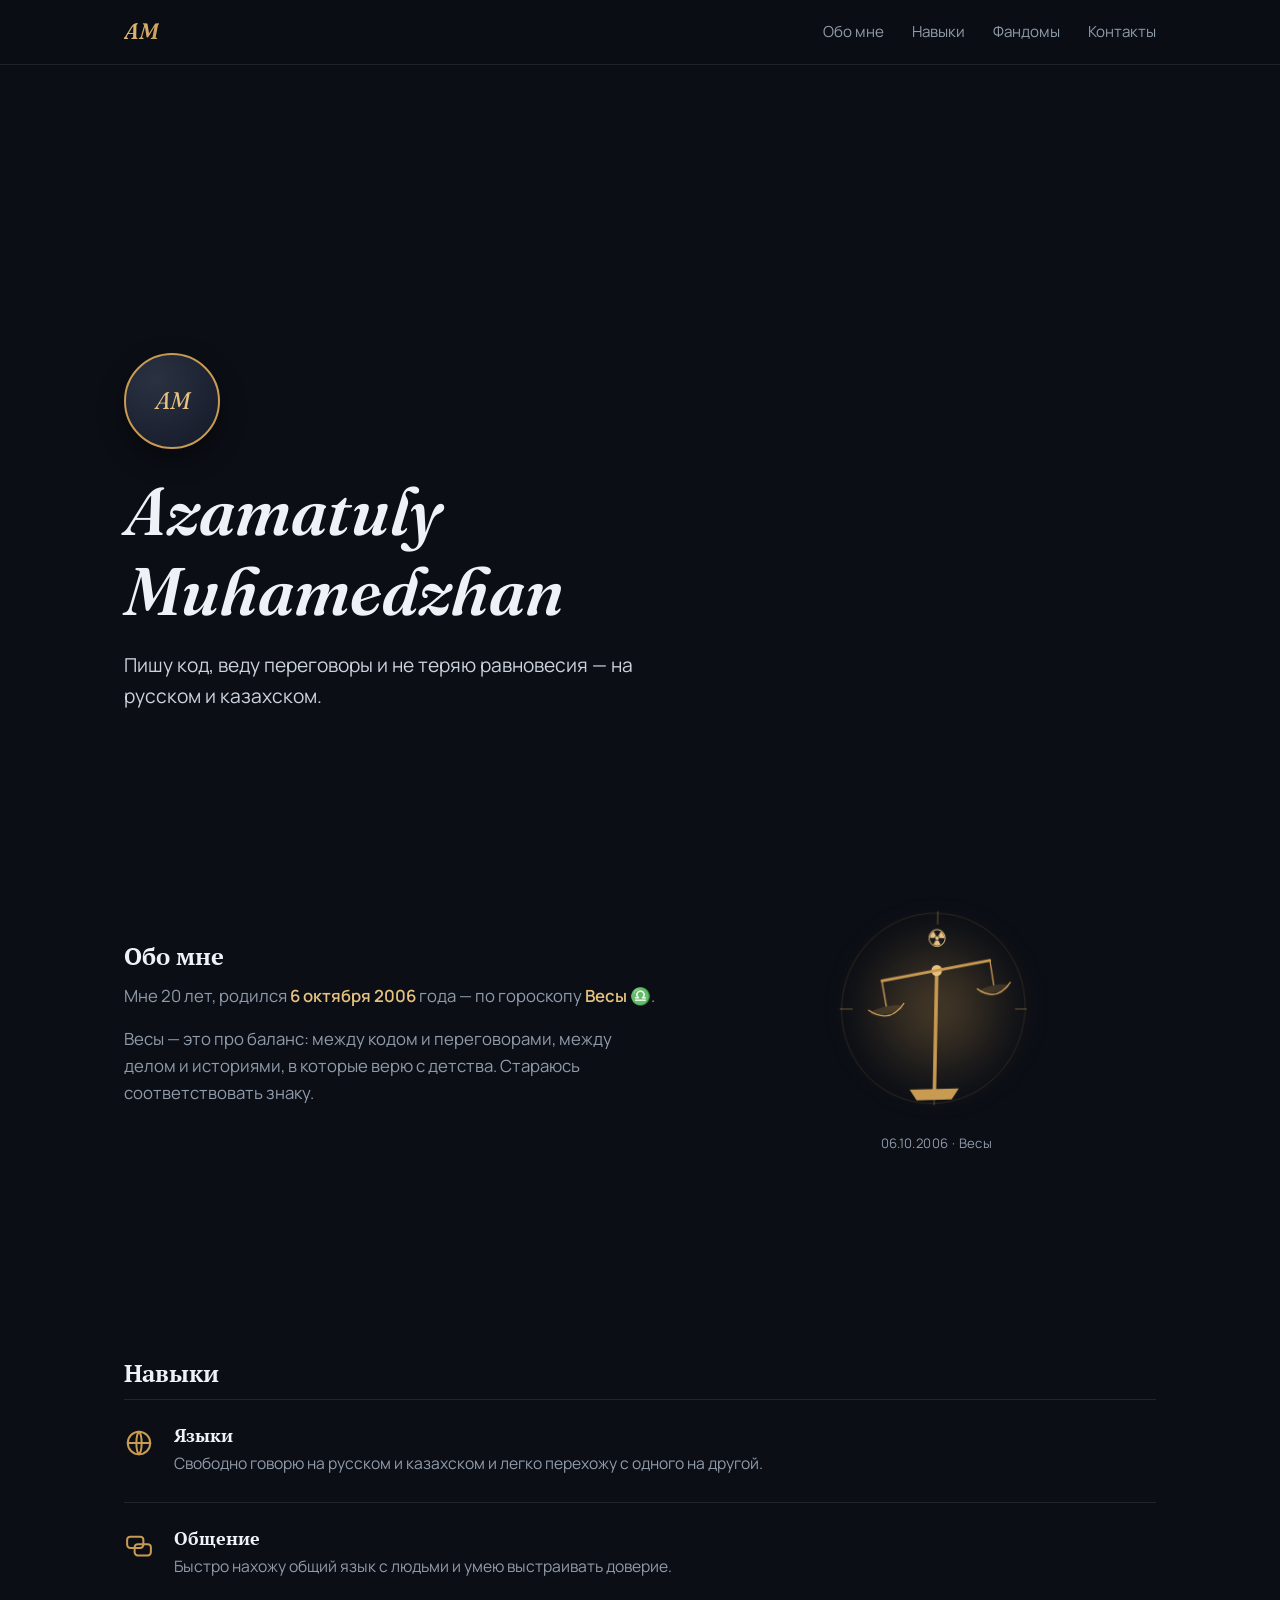
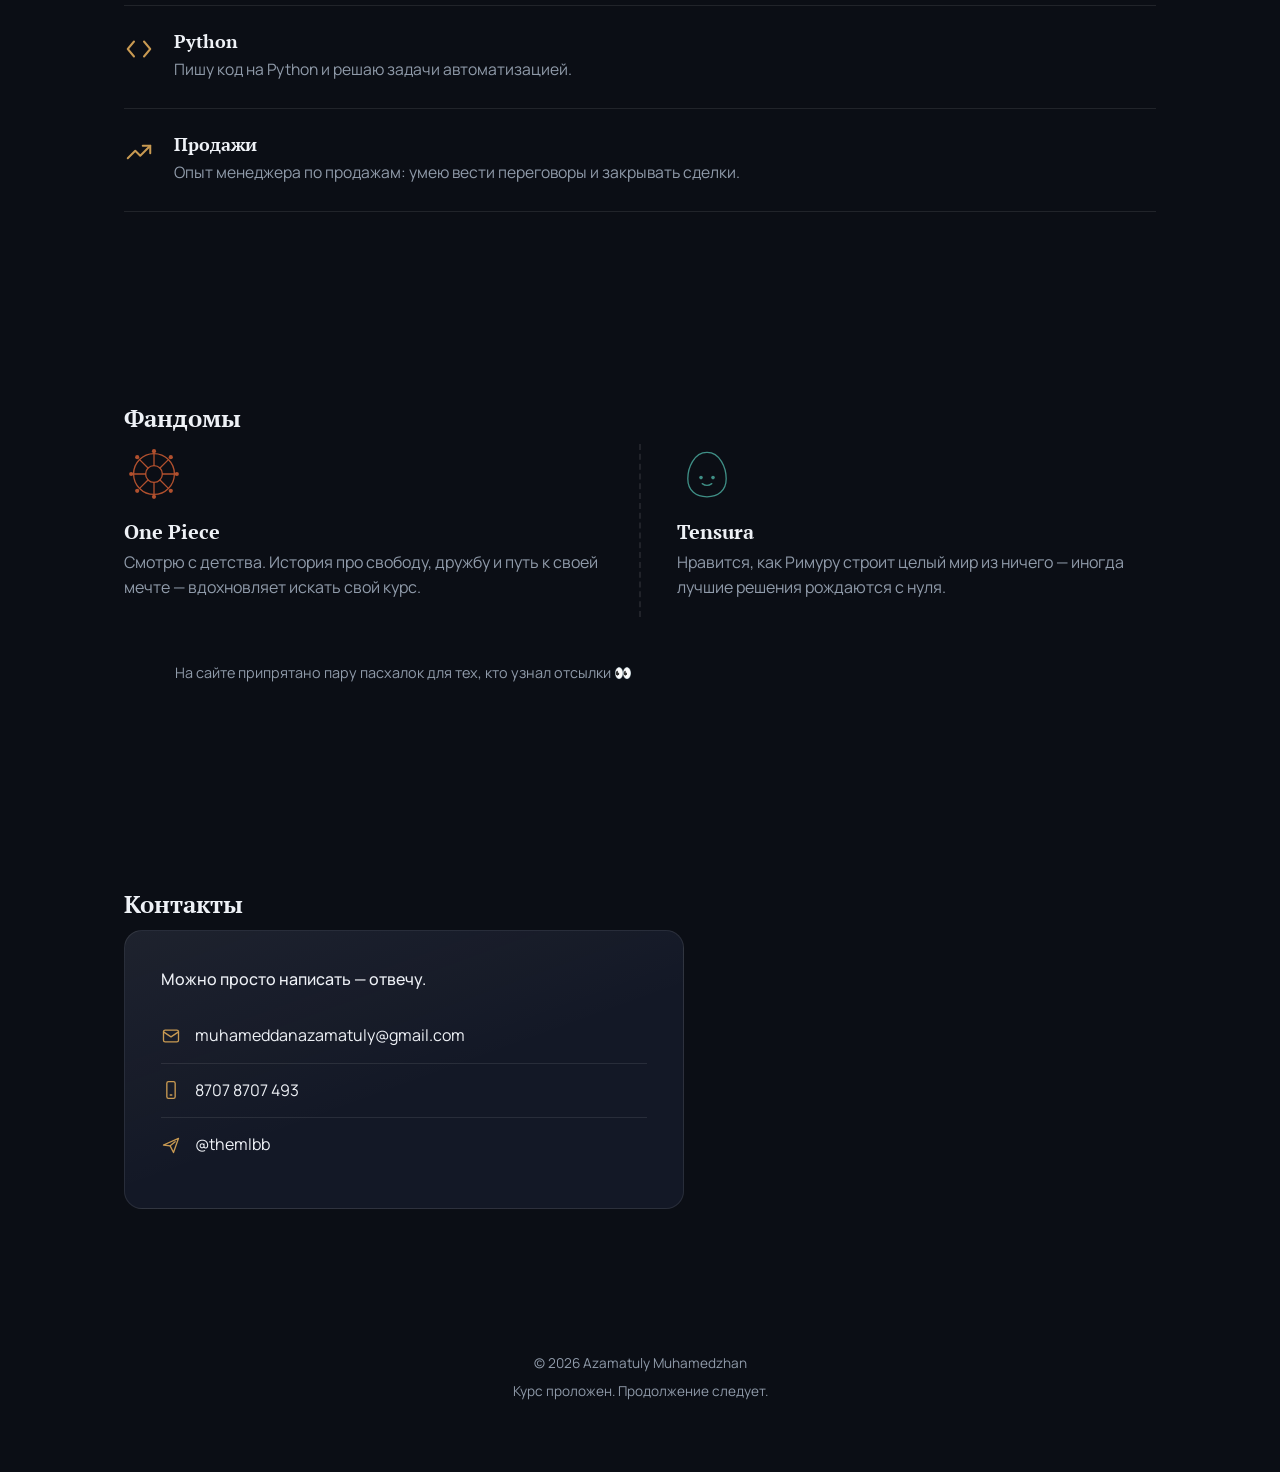
==== index.html @ dfce1a03 "Add files via upload" ====
<!DOCTYPE html>
<html lang="ru">
<head>
<meta charset="UTF-8" />
<meta name="viewport" content="width=device-width, initial-scale=1" />
<title>Azamatuly Muhamedzhan</title>
<meta name="description" content="Azamatuly Muhamedzhan — личный сайт: обо мне, навыки и контакты." />
<meta name="theme-color" content="#0b0e15" />
<meta property="og:title" content="Azamatuly Muhamedzhan" />
<meta property="og:description" content="Обо мне, навыки и контакты." />
<meta property="og:type" content="website" />
<meta property="og:image" content="https://images.unsplash.com/photo-1756660908471-a4443ca3703b?auto=format&amp;fit=crop&amp;w=1200&amp;q=80" />
<link rel="preconnect" href="https://fonts.googleapis.com" />
<link rel="preconnect" href="https://fonts.gstatic.com" crossorigin />
<link href="https://fonts.googleapis.com/css2?family=Fraunces:ital,wght@0,500;0,600;1,500;1,600&amp;family=PT+Serif:ital,wght@0,400;0,700;1,400&amp;family=Manrope:wght@400;500;600;700;800&amp;display=swap" rel="stylesheet" />
<style>
  /* ---------- Tokens ---------- */
  :root{
    --ink:#0b0e15;
    --ink-soft:#131826;
    --ink-line:rgba(255,255,255,.09);
    --parchment:#ecdfc2;
    --brass:#c99a52;
    --brass-bright:#e6c17f;
    --teal:#3f8f86;
    --rust:#b1502e;
    --text:#eef1f6;
    --text-dim:#909baa;
    --wordmark:'Fraunces', Georgia, serif;
    --display:'PT Serif', Georgia, 'Times New Roman', serif;
    --body:'Manrope', -apple-system, BlinkMacSystemFont, sans-serif;
  }

  /* ---------- Reset ---------- */
  *,*::before,*::after{ box-sizing:border-box; }
  html{ scroll-behavior:smooth; }
  body{
    margin:0;
    background:var(--ink);
    color:var(--text);
    font-family:var(--body);
    line-height:1.6;
    -webkit-font-smoothing:antialiased;
    overflow-x:hidden;
  }
  img{ max-width:100%; display:block; }
  a{ color:inherit; text-decoration:none; }
  h1,h2,h3{ font-family:var(--display); font-weight:700; margin:0 0 .5em; line-height:1.18; }
  p{ margin:0 0 1em; color:var(--text-dim); max-width:62ch; }
  section{ padding:96px 24px; max-width:1080px; margin:0 auto; }
  .hl{ color:var(--brass-bright); font-weight:600; }
  @media (max-width:720px){ section{ padding:64px 20px; } }
  :focus-visible{ outline:2px solid var(--brass-bright); outline-offset:3px; }
  @media (prefers-reduced-motion: reduce){
    *{ animation-duration:.001ms !important; animation-iteration-count:1 !important; transition-duration:.001ms !important; scroll-behavior:auto !important; }
  }

  /* ---------- Nav ---------- */
  .nav{
    position:sticky; top:0; z-index:50;
    background:rgba(11,14,21,.72);
    backdrop-filter:blur(10px);
    -webkit-backdrop-filter:blur(10px);
    border-bottom:1px solid var(--ink-line);
  }
  .nav-inner{
    max-width:1080px; margin:0 auto; padding:14px 24px;
    display:flex; align-items:center; justify-content:space-between;
    position:relative;
  }
  .wordmark{
    font-family:var(--wordmark); font-style:italic; font-weight:600;
    font-size:1.4rem;
    background:linear-gradient(120deg,var(--brass-bright),var(--brass));
    -webkit-background-clip:text; background-clip:text; color:transparent;
  }
  .nav-links{ list-style:none; display:flex; gap:28px; margin:0; padding:0; }
  .nav-links a{ font-size:.95rem; color:var(--text-dim); transition:color .2s; }
  .nav-links a:hover{ color:var(--brass-bright); }
  .nav-toggle{ display:none; background:none; border:0; cursor:pointer; padding:8px; }
  .nav-toggle span{ display:block; width:22px; height:2px; background:var(--text); margin:4px 0; }
  @media (max-width:720px){
    .nav-toggle{ display:block; }
    .nav-links{
      position:absolute; top:100%; left:0; right:0;
      flex-direction:column; gap:0;
      background:var(--ink-soft);
      max-height:0; overflow:hidden;
      border-bottom:1px solid var(--ink-line);
      transition:max-height .3s ease;
    }
    .nav-links.open{ max-height:280px; }
    .nav-links li{ border-top:1px solid var(--ink-line); }
    .nav-links a{ display:block; padding:14px 24px; }
  }

  /* ---------- Hero ---------- */
  .hero{ position:relative; min-height:82vh; display:flex; align-items:flex-end; }
  .hero-bg{
    position:absolute; inset:0;
    background-image:url('https://images.unsplash.com/photo-1756660908471-a4443ca3703b?auto=format&fit=crop&w=2400&q=80');
    background-size:cover; background-position:center 55%;
  }
  .hero-veil{
    position:absolute; inset:0;
    background:
      linear-gradient(180deg, rgba(11,14,21,.25) 0%, rgba(11,14,21,.62) 60%, var(--ink) 100%),
      linear-gradient(90deg, rgba(11,14,21,.7) 0%, rgba(11,14,21,.1) 60%);
  }
  .hero-content{
    position:relative; z-index:2; width:100%;
    max-width:1080px; margin:0 auto; padding:0 24px 72px;
    opacity:0; transform:translateY(16px);
    animation:heroIn .9s ease .1s forwards;
  }
  @keyframes heroIn{ to{ opacity:1; transform:none; } }
  .avatar{
    width:96px; height:96px; aspect-ratio:1/1; border-radius:50%;
    background:radial-gradient(circle at 32% 26%, #2a3242, var(--ink-soft));
    border:2px solid var(--brass);
    display:flex; align-items:center; justify-content:center;
    font-family:var(--wordmark); font-style:italic; font-size:1.5rem; color:var(--brass-bright);
    margin-bottom:22px; cursor:pointer; user-select:none;
    box-shadow:0 10px 26px rgba(0,0,0,.4);
  }
  .hero-name{
    font-family:var(--wordmark); font-style:italic; font-weight:600;
    font-size:clamp(2.2rem,6.4vw,4.2rem); color:var(--text); margin:0 0 .3em;
  }
  .hero-tagline{ font-size:clamp(1rem,2vw,1.2rem); color:#ccd3dd; max-width:46ch; }

  /* ---------- About ---------- */
  .about-grid{ display:grid; grid-template-columns:1.1fr .9fr; gap:56px; align-items:center; }
  @media (max-width:820px){ .about-grid{ grid-template-columns:1fr; text-align:left; } }
  .about-text p{ font-size:1.05rem; }
  .about-visual{ display:flex; flex-direction:column; align-items:center; }
  .scale-wrap{
    perspective:900px; width:220px; height:220px; position:relative;
  }
  .scale-glow{
    position:absolute; inset:8%;
    background:radial-gradient(circle, rgba(201,154,82,.35), transparent 70%);
    filter:blur(16px); pointer-events:none;
  }
  .scale-svg{
    position:relative; width:100%; height:100%;
    transition:transform .35s cubic-bezier(.22,.9,.3,1);
  }
  #beamGroup{ transition:transform .5s cubic-bezier(.3,1.15,.4,1); transform-origin:120px 78px; }
  .coord{ margin-top:14px; font-size:.82rem; letter-spacing:.03em; color:var(--text-dim); }

  /* ---------- Skills ---------- */
  .skill-list{ list-style:none; margin:0; padding:0; border-top:1px solid var(--ink-line); }
  .skill-list li{ display:flex; gap:20px; padding:26px 0; border-bottom:1px solid var(--ink-line); }
  .skill-icon{ width:30px; height:30px; flex:none; color:var(--brass); margin-top:2px; }
  .skill-icon svg{ width:100%; height:100%; }
  .skill-list h3{ font-size:1.1rem; margin:0 0 4px; }
  .skill-list p{ margin:0; font-size:.98rem; }

  /* ---------- Fandom ---------- */
  .fandom-grid{ display:grid; grid-template-columns:1fr auto 1fr; gap:36px; margin-top:8px; }
  @media (max-width:820px){ .fandom-grid{ grid-template-columns:1fr; gap:40px; } .fandom-divider{ display:none; } }
  .fandom-divider{ border-left:2px dashed var(--ink-line); }
  .emblem{ width:60px; height:60px; margin-bottom:16px; }
  .emblem svg{ width:100%; height:100%; }
  .emblem-op{ color:var(--rust); }
  .emblem-tensura{ color:var(--teal); }
  .fandom-entry h3{ font-size:1.25rem; margin-bottom:6px; }
  .egg-hint{ margin-top:44px; font-size:.9rem; color:var(--text-dim); text-align:center; }

  /* ---------- Contact ---------- */
  .contact-panel{
    border:1px solid var(--ink-line);
    background:linear-gradient(160deg, rgba(236,223,194,.05), transparent 55%), var(--ink-soft);
    border-radius:18px; padding:36px; max-width:560px;
  }
  .contact-intro{ color:var(--text); font-weight:500; }
  .contact-row{ display:flex; align-items:center; gap:14px; padding:14px 0; border-top:1px solid var(--ink-line); color:var(--text); transition:color .2s; }
  .contact-row:first-of-type{ border-top:none; }
  .contact-row:hover{ color:var(--brass-bright); }
  .c-icon{ width:20px; height:20px; flex:none; color:var(--brass); }
  .c-icon svg{ width:100%; height:100%; }

  /* ---------- Footer ---------- */
  .footer{ text-align:center; padding:48px 24px 64px; color:var(--text-dim); font-size:.85rem; }
  .footer p{ margin:0 0 6px; max-width:none; }

  /* ---------- Easter-egg toast ---------- */
  .egg-toast{
    position:fixed; left:50%; bottom:28px; transform:translate(-50%,16px);
    background:var(--ink-soft); border:1px solid var(--ink-line);
    padding:14px 20px; border-radius:14px; font-size:.92rem;
    opacity:0; pointer-events:none; transition:all .4s ease; z-index:200;
    max-width:min(360px,86vw); text-align:center;
  }
  .egg-toast.show{ opacity:1; transform:translate(-50%,0); }
</style>
</head>
<body>

  <nav class="nav">
    <div class="nav-inner">
      <a href="#top" class="wordmark">AM</a>
      <button class="nav-toggle" id="navToggle" aria-label="Меню" aria-expanded="false">
        <span></span><span></span><span></span>
      </button>
      <ul class="nav-links" id="navLinks">
        <li><a href="#about">Обо мне</a></li>
        <li><a href="#skills">Навыки</a></li>
        <li><a href="#fandom">Фандомы</a></li>
        <li><a href="#contact">Контакты</a></li>
      </ul>
    </div>
  </nav>

  <header class="hero" id="top">
    <div class="hero-bg"></div>
    <div class="hero-veil"></div>
    <div class="hero-content">
      <div class="avatar" id="avatar" tabindex="0" role="button" aria-label="Аватар — пока заглушка с инициалами">AM</div>
      <h1 class="hero-name">Azamatuly<br />Muhamedzhan</h1>
      <p class="hero-tagline">Пишу код, веду переговоры и не теряю равновесия — на русском и казахском.</p>
    </div>
  </header>

  <main>
    <section class="about" id="about">
      <div class="about-grid">
        <div class="about-text">
          <h2>Обо мне</h2>
          <p>Мне <span id="age">19</span> лет, родился <span class="hl">6 октября 2006</span> года — по гороскопу <span class="hl">Весы ♎</span>.</p>
          <p>Весы — это про баланс: между кодом и переговорами, между делом и историями, в которые верю с детства. Стараюсь соответствовать знаку.</p>
        </div>
        <div class="about-visual">
          <div class="scale-wrap" id="scaleWrap">
            <div class="scale-glow"></div>
            <svg viewBox="0 0 240 240" class="scale-svg" id="scaleSvg" aria-hidden="true">
              <circle cx="120" cy="120" r="104" fill="none" stroke="rgba(201,154,82,0.18)" stroke-width="1"/>
              <line x1="120" y1="14" x2="120" y2="28" stroke="rgba(201,154,82,0.35)" stroke-width="1.5"/>
              <line x1="120" y1="212" x2="120" y2="226" stroke="rgba(201,154,82,0.35)" stroke-width="1.5"/>
              <line x1="14" y1="120" x2="28" y2="120" stroke="rgba(201,154,82,0.35)" stroke-width="1.5"/>
              <line x1="212" y1="120" x2="226" y2="120" stroke="rgba(201,154,82,0.35)" stroke-width="1.5"/>

              <path d="M92,208 L148,208 L140,220 L100,220 Z" fill="var(--brass)"/>
              <line x1="120" y1="208" x2="120" y2="80" stroke="var(--brass)" stroke-width="4" stroke-linecap="round"/>
              <circle cx="120" cy="78" r="6" fill="var(--brass-bright)"/>
              <text x="120" y="52" text-anchor="middle" font-size="26" fill="var(--brass-bright)" font-family="Georgia, serif">&#9762;</text>

              <g id="beamGroup">
                <line x1="58" y1="78" x2="182" y2="78" stroke="var(--brass)" stroke-width="3" stroke-linecap="round"/>
                <line x1="58" y1="78" x2="58" y2="106" stroke="var(--brass)" stroke-width="1.5"/>
                <line x1="182" y1="78" x2="182" y2="106" stroke="var(--brass)" stroke-width="1.5"/>
                <path d="M38,106 Q58,126 78,106" fill="none" stroke="var(--brass)" stroke-width="1.5"/>
                <path d="M162,106 Q182,126 202,106" fill="none" stroke="var(--brass)" stroke-width="1.5"/>
                <ellipse cx="58" cy="110" rx="18" ry="4" fill="rgba(201,154,82,0.18)"/>
                <ellipse cx="182" cy="110" rx="18" ry="4" fill="rgba(201,154,82,0.18)"/>
              </g>
            </svg>
          </div>
          <p class="coord">06.10.2006 · Весы</p>
        </div>
      </div>
    </section>

    <section class="skills" id="skills">
      <h2>Навыки</h2>
      <ul class="skill-list">
        <li>
          <span class="skill-icon">
            <svg viewBox="0 0 24 24" fill="none" stroke="currentColor" stroke-width="1.6" stroke-linecap="round" stroke-linejoin="round">
              <circle cx="12" cy="12" r="9"/>
              <path d="M3 12 L21 12"/>
              <path d="M12 3 C14.8 5.6 14.8 18.4 12 21"/>
              <path d="M12 3 C9.2 5.6 9.2 18.4 12 21"/>
            </svg>
          </span>
          <div>
            <h3>Языки</h3>
            <p>Свободно говорю на русском и казахском и легко перехожу с одного на другой.</p>
          </div>
        </li>
        <li>
          <span class="skill-icon">
            <svg viewBox="0 0 24 24" fill="none" stroke="currentColor" stroke-width="1.6" stroke-linecap="round" stroke-linejoin="round">
              <rect x="2.5" y="4.5" width="13" height="9" rx="2.5"/>
              <rect x="8.5" y="10.5" width="13" height="9" rx="2.5"/>
            </svg>
          </span>
          <div>
            <h3>Общение</h3>
            <p>Быстро нахожу общий язык с людьми и умею выстраивать доверие.</p>
          </div>
        </li>
        <li>
          <span class="skill-icon">
            <svg viewBox="0 0 24 24" fill="none" stroke="currentColor" stroke-width="1.6" stroke-linecap="round" stroke-linejoin="round">
              <polyline points="8 6 3 12 8 18"/>
              <polyline points="16 6 21 12 16 18"/>
            </svg>
          </span>
          <div>
            <h3>Python</h3>
            <p>Пишу код на Python и решаю задачи автоматизацией.</p>
          </div>
        </li>
        <li>
          <span class="skill-icon">
            <svg viewBox="0 0 24 24" fill="none" stroke="currentColor" stroke-width="1.6" stroke-linecap="round" stroke-linejoin="round">
              <path d="M3 17 L9 11 L13 15 L21 7"/>
              <path d="M15 7 L21 7 L21 13"/>
            </svg>
          </span>
          <div>
            <h3>Продажи</h3>
            <p>Опыт менеджера по продажам: умею вести переговоры и закрывать сделки.</p>
          </div>
        </li>
      </ul>
    </section>

    <section class="fandom" id="fandom">
      <h2>Фандомы</h2>
      <div class="fandom-grid">
        <article class="fandom-entry">
          <div class="emblem emblem-op">
            <svg viewBox="0 0 100 100" fill="none" stroke="currentColor" stroke-width="2.2" stroke-linecap="round">
              <circle cx="50" cy="50" r="14"/>
              <circle cx="50" cy="50" r="34"/>
              <line x1="50" y1="16" x2="50" y2="36"/>
              <line x1="50" y1="64" x2="50" y2="84"/>
              <line x1="16" y1="50" x2="36" y2="50"/>
              <line x1="64" y1="50" x2="84" y2="50"/>
              <line x1="26" y1="26" x2="40" y2="40"/>
              <line x1="74" y1="74" x2="60" y2="60"/>
              <line x1="74" y1="26" x2="60" y2="40"/>
              <line x1="26" y1="74" x2="40" y2="60"/>
              <circle cx="50" cy="12" r="3.5" fill="currentColor" stroke="none"/>
              <circle cx="50" cy="88" r="3.5" fill="currentColor" stroke="none"/>
              <circle cx="12" cy="50" r="3.5" fill="currentColor" stroke="none"/>
              <circle cx="88" cy="50" r="3.5" fill="currentColor" stroke="none"/>
              <circle cx="22" cy="22" r="3.5" fill="currentColor" stroke="none"/>
              <circle cx="78" cy="78" r="3.5" fill="currentColor" stroke="none"/>
              <circle cx="78" cy="22" r="3.5" fill="currentColor" stroke="none"/>
              <circle cx="22" cy="78" r="3.5" fill="currentColor" stroke="none"/>
            </svg>
          </div>
          <h3>One Piece</h3>
          <p>Смотрю с детства. История про свободу, дружбу и путь к своей мечте — вдохновляет искать свой курс.</p>
        </article>

        <div class="fandom-divider" aria-hidden="true"></div>

        <article class="fandom-entry">
          <div class="emblem emblem-tensura">
            <svg viewBox="0 0 100 100" fill="none" stroke="currentColor" stroke-width="2.2" stroke-linecap="round" stroke-linejoin="round">
              <path d="M50,14 C72,14 82,40 82,58 C82,78 68,88 50,88 C32,88 18,78 18,58 C18,40 28,14 50,14 Z"/>
              <circle cx="40" cy="56" r="3" fill="currentColor" stroke="none"/>
              <circle cx="60" cy="56" r="3" fill="currentColor" stroke="none"/>
              <path d="M42,66 Q50,72 58,66"/>
            </svg>
          </div>
          <h3>Tensura</h3>
          <p>Нравится, как Римуру строит целый мир из ничего — иногда лучшие решения рождаются с нуля.</p>
        </article>
      </div>
      <p class="egg-hint">На сайте припрятано пару пасхалок для тех, кто узнал отсылки 👀</p>
    </section>

    <section class="contact" id="contact">
      <h2>Контакты</h2>
      <div class="contact-panel">
        <p class="contact-intro">Можно просто написать — отвечу.</p>
        <a class="contact-row" href="mailto:muhameddanazamatuly@gmail.com">
          <span class="c-icon">
            <svg viewBox="0 0 24 24" fill="none" stroke="currentColor" stroke-width="1.6" stroke-linecap="round" stroke-linejoin="round">
              <rect x="3" y="5" width="18" height="14" rx="2"/>
              <path d="M3 7 L12 13 L21 7"/>
            </svg>
          </span>
          <span>muhameddanazamatuly@gmail.com</span>
        </a>
        <a class="contact-row" href="tel:87078707493">
          <span class="c-icon">
            <svg viewBox="0 0 24 24" fill="none" stroke="currentColor" stroke-width="1.6" stroke-linecap="round" stroke-linejoin="round">
              <rect x="7" y="2" width="10" height="20" rx="2"/>
              <line x1="11" y1="18" x2="13" y2="18"/>
            </svg>
          </span>
          <span>8707 8707 493</span>
        </a>
        <a class="contact-row" href="https://t.me/themlbb" target="_blank" rel="noopener">
          <span class="c-icon">
            <svg viewBox="0 0 24 24" fill="none" stroke="currentColor" stroke-width="1.6" stroke-linecap="round" stroke-linejoin="round">
              <path d="M3 12 L21 4 L15 21 L11 13 L3 12 Z"/>
              <path d="M11 13 L17 8"/>
            </svg>
          </span>
          <span>@themlbb</span>
        </a>
      </div>
    </section>
  </main>

  <footer class="footer">
    <p>© 2026 Azamatuly Muhamedzhan</p>
    <p class="footer-note">Курс проложен. Продолжение следует.</p>
  </footer>

  <div class="egg-toast" id="eggToast"></div>

  <script>
  (function(){
    // Мобильное меню
    var toggle = document.getElementById('navToggle');
    var links = document.getElementById('navLinks');
    if (toggle && links) {
      toggle.addEventListener('click', function(){
        var open = links.classList.toggle('open');
        toggle.setAttribute('aria-expanded', open ? 'true' : 'false');
      });
      var navAnchors = links.querySelectorAll('a');
      for (var i = 0; i < navAnchors.length; i++) {
        navAnchors[i].addEventListener('click', function(){
          links.classList.remove('open');
          toggle.setAttribute('aria-expanded', 'false');
        });
      }
    }

    // Возраст считается от даты рождения — не устареет
    var ageEl = document.getElementById('age');
    if (ageEl) {
      var birth = new Date(2006, 9, 6);
      var today = new Date();
      var age = today.getFullYear() - birth.getFullYear();
      var m = today.getMonth() - birth.getMonth();
      if (m < 0 || (m === 0 && today.getDate() < birth.getDate())) age--;
      ageEl.textContent = age;
    }

    // Наклон весов от прокрутки и курсора
    var reduceMotion = window.matchMedia('(prefers-reduced-motion: reduce)').matches;
    var scaleWrap = document.getElementById('scaleWrap');
    var scaleSvg = document.getElementById('scaleSvg');
    var beam = document.getElementById('beamGroup');
    var aboutEl = document.getElementById('about');
    var scrollT = 0, mx = 0, my = 0;

    function renderTilt(){
      if (!scaleSvg) return;
      var rY = scrollT * 16 + mx * 14;
      var rX = -my * 12 - scrollT * 4;
      scaleSvg.style.transform = 'rotateY(' + rY + 'deg) rotateX(' + rX + 'deg)';
      if (beam) beam.style.transform = 'rotate(' + (scrollT * -11) + 'deg)';
    }

    function onScroll(){
      if (!aboutEl) return;
      var rect = aboutEl.getBoundingClientRect();
      var vh = window.innerHeight || document.documentElement.clientHeight;
      var progress = (rect.top + rect.height / 2 - vh / 2) / (vh / 2);
      scrollT = Math.max(-1, Math.min(1, progress));
      renderTilt();
    }

    if (scaleWrap && !reduceMotion) {
      window.addEventListener('scroll', onScroll, { passive: true });
      window.addEventListener('resize', onScroll);
      scaleWrap.addEventListener('mousemove', function(e){
        var r = scaleWrap.getBoundingClientRect();
        mx = (e.clientX - r.left) / r.width - 0.5;
        my = (e.clientY - r.top) / r.height - 0.5;
        renderTilt();
      });
      scaleWrap.addEventListener('mouseleave', function(){ mx = 0; my = 0; renderTilt(); });
      onScroll();
    }

    // Пасхалки
    var toast = document.getElementById('eggToast');
    var toastTimer = null;
    function showEgg(text){
      if (!toast) return;
      toast.textContent = text;
      toast.classList.add('show');
      clearTimeout(toastTimer);
      toastTimer = setTimeout(function(){ toast.classList.remove('show'); }, 3800);
    }

    var avatar = document.getElementById('avatar');
    var avatarClicks = 0;
    if (avatar) {
      avatar.addEventListener('click', function(){
        avatarClicks++;
        if (avatarClicks >= 5) {
          avatarClicks = 0;
          showEgg('💧 Слайм активирован. Даже Римуру одобрил бы такой сайт.');
        }
      });
      avatar.addEventListener('keydown', function(e){
        if (e.key === 'Enter' || e.key === ' ') { e.preventDefault(); avatar.click(); }
      });
    }

    var buffer = '';
    window.addEventListener('keydown', function(e){
      if (e.key && e.key.length === 1) {
        buffer = (buffer + e.key.toLowerCase()).slice(-8);
        if (buffer === 'onepiece') {
          showEgg('🏴‍☠️ Йо-хо-хо! Секретное сокровище найдено.');
        }
      }
    });

    console.log('%cПривет, любопытный человек! 👋', 'font-size:15px;color:#e6c17f;font-weight:bold;');
    console.log('На сайте спрятаны пасхалки: кликни по аватару 5 раз, или набери слово "onepiece" 🏴‍☠️');
  })();
  </script>
</body>
</html>
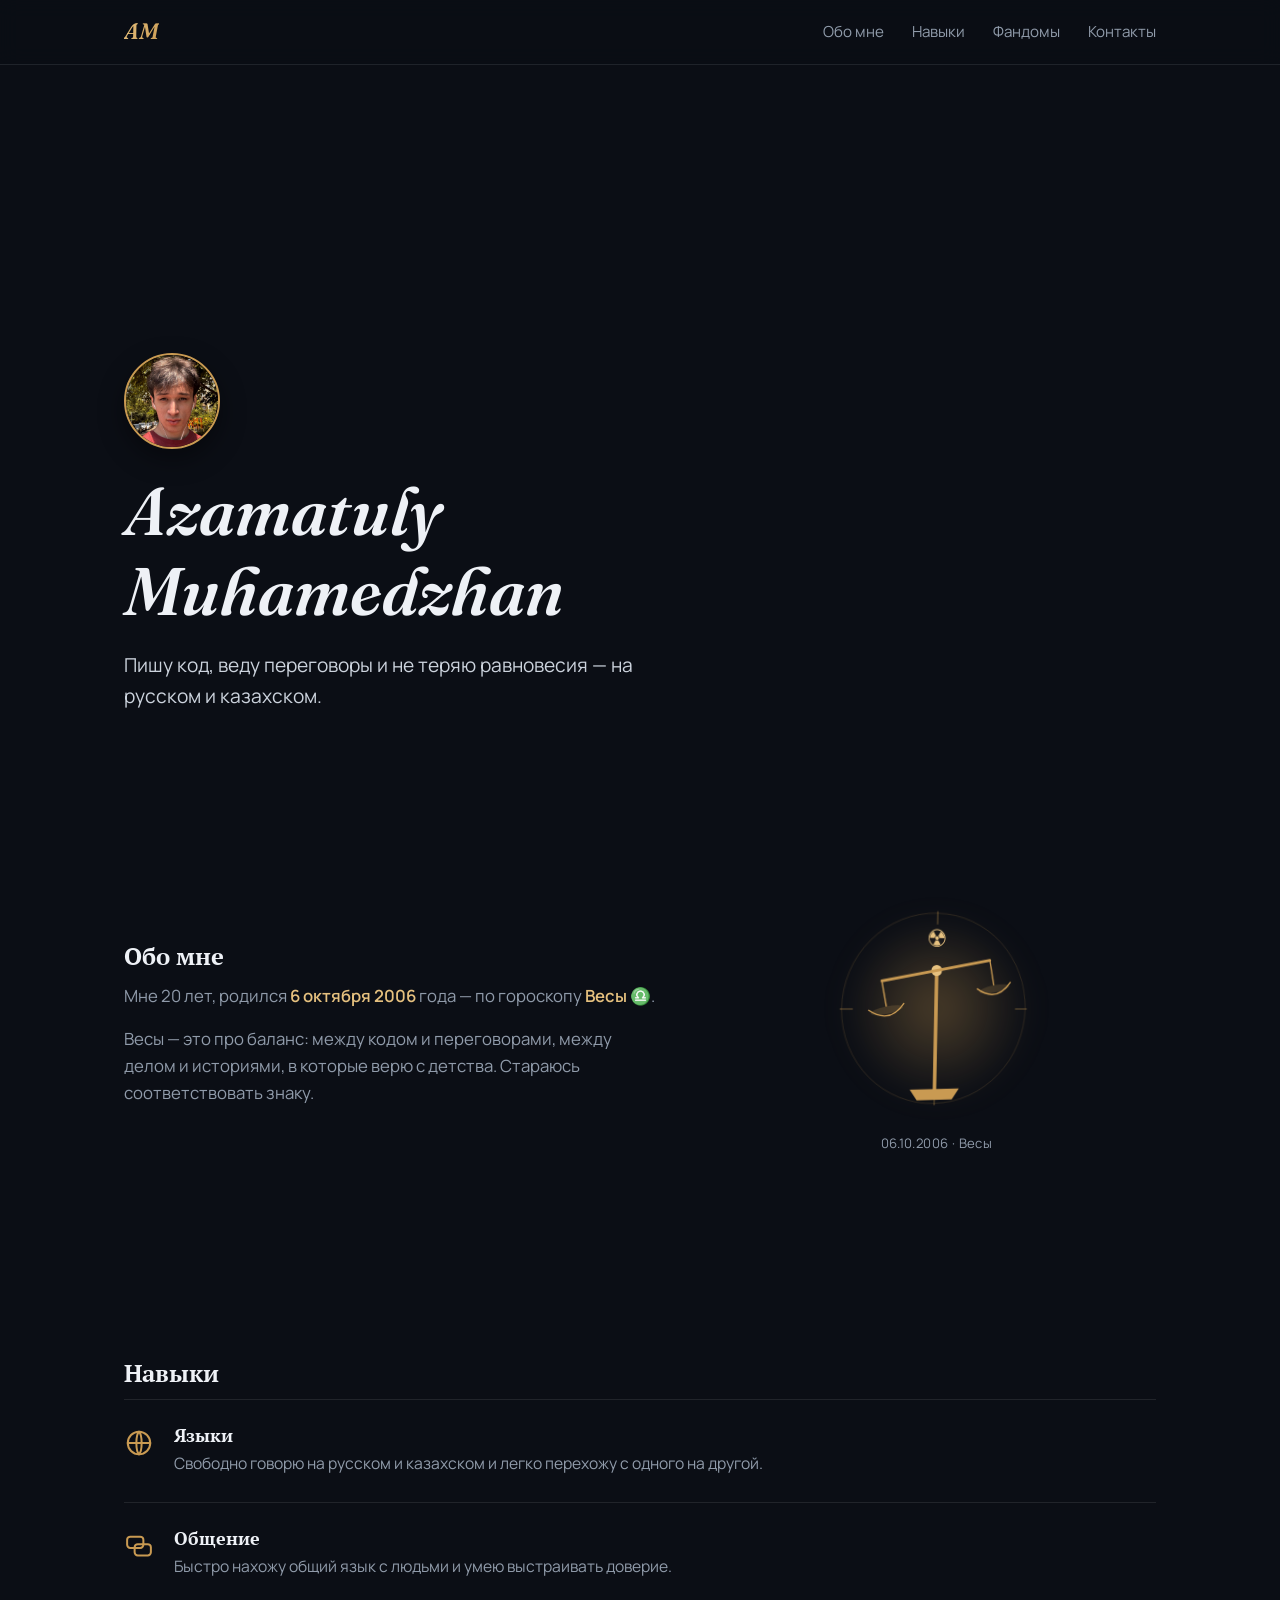
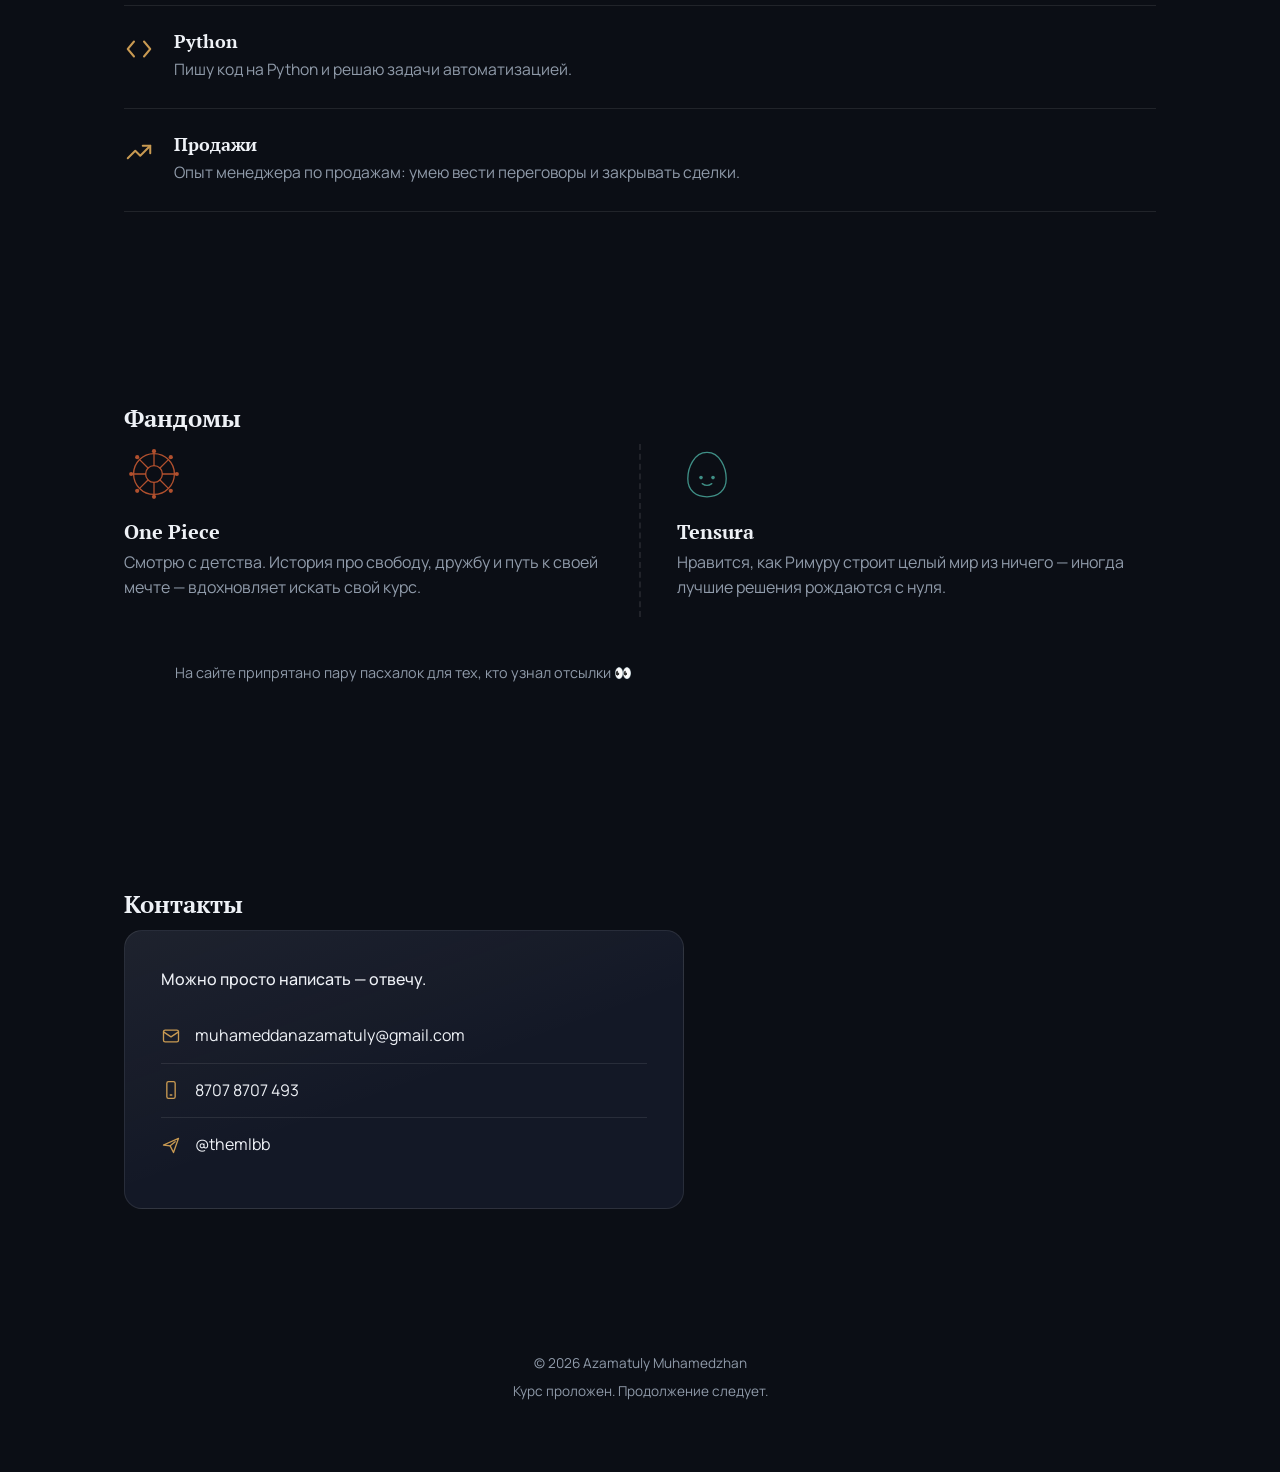
==== commit c5fb3c3c: "Update avatar display to use image instead of div Replaced avatar placeholder div with an image elem" ====
--- a/index.html
+++ b/index.html
@@ -217,7 +217,8 @@
     <div class="hero-bg"></div>
     <div class="hero-veil"></div>
     <div class="hero-content">
-      <div class="avatar" id="avatar" tabindex="0" role="button" aria-label="Аватар — пока заглушка с инициалами">AM</div>
+          <img src="avatar.jpg" alt="" class="avatar" id="avatar" tabindex="0" role="button">
+
       <h1 class="hero-name">Azamatuly<br />Muhamedzhan</h1>
       <p class="hero-tagline">Пишу код, веду переговоры и не теряю равновесия — на русском и казахском.</p>
     </div>
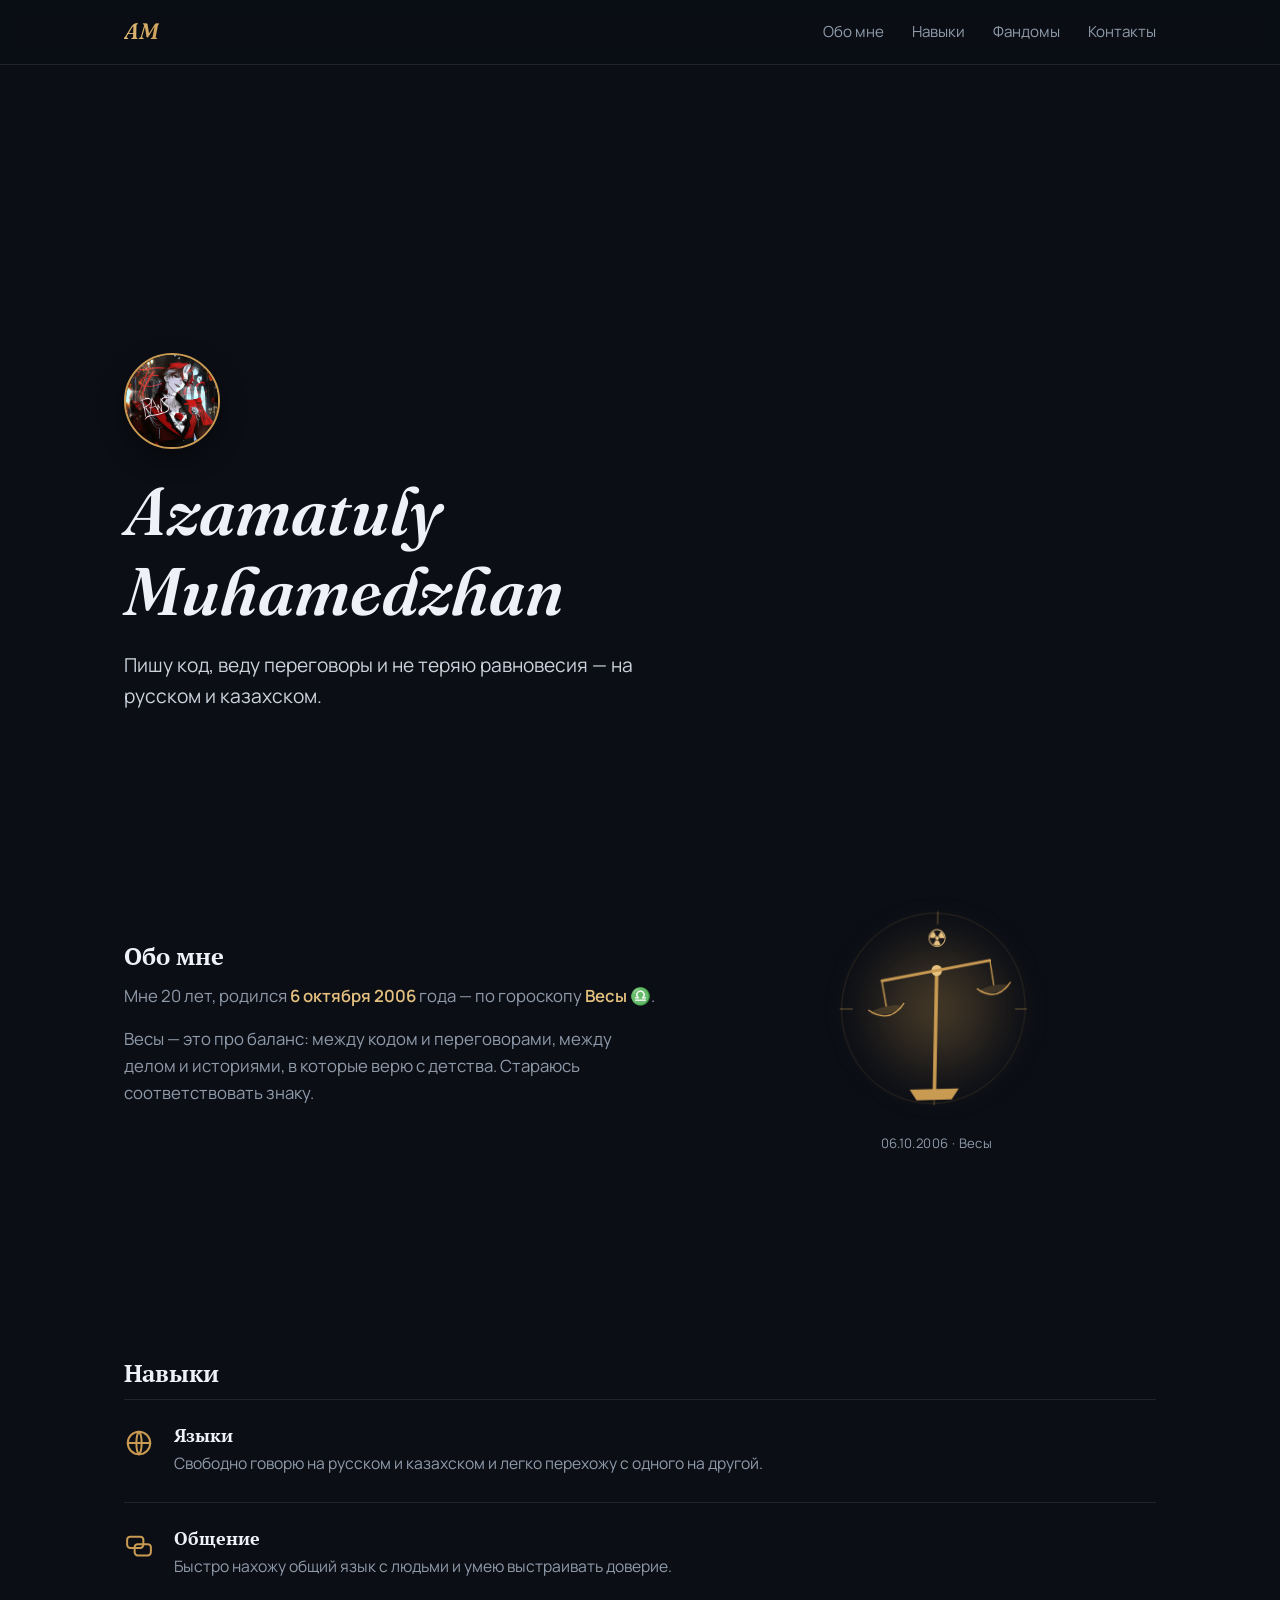
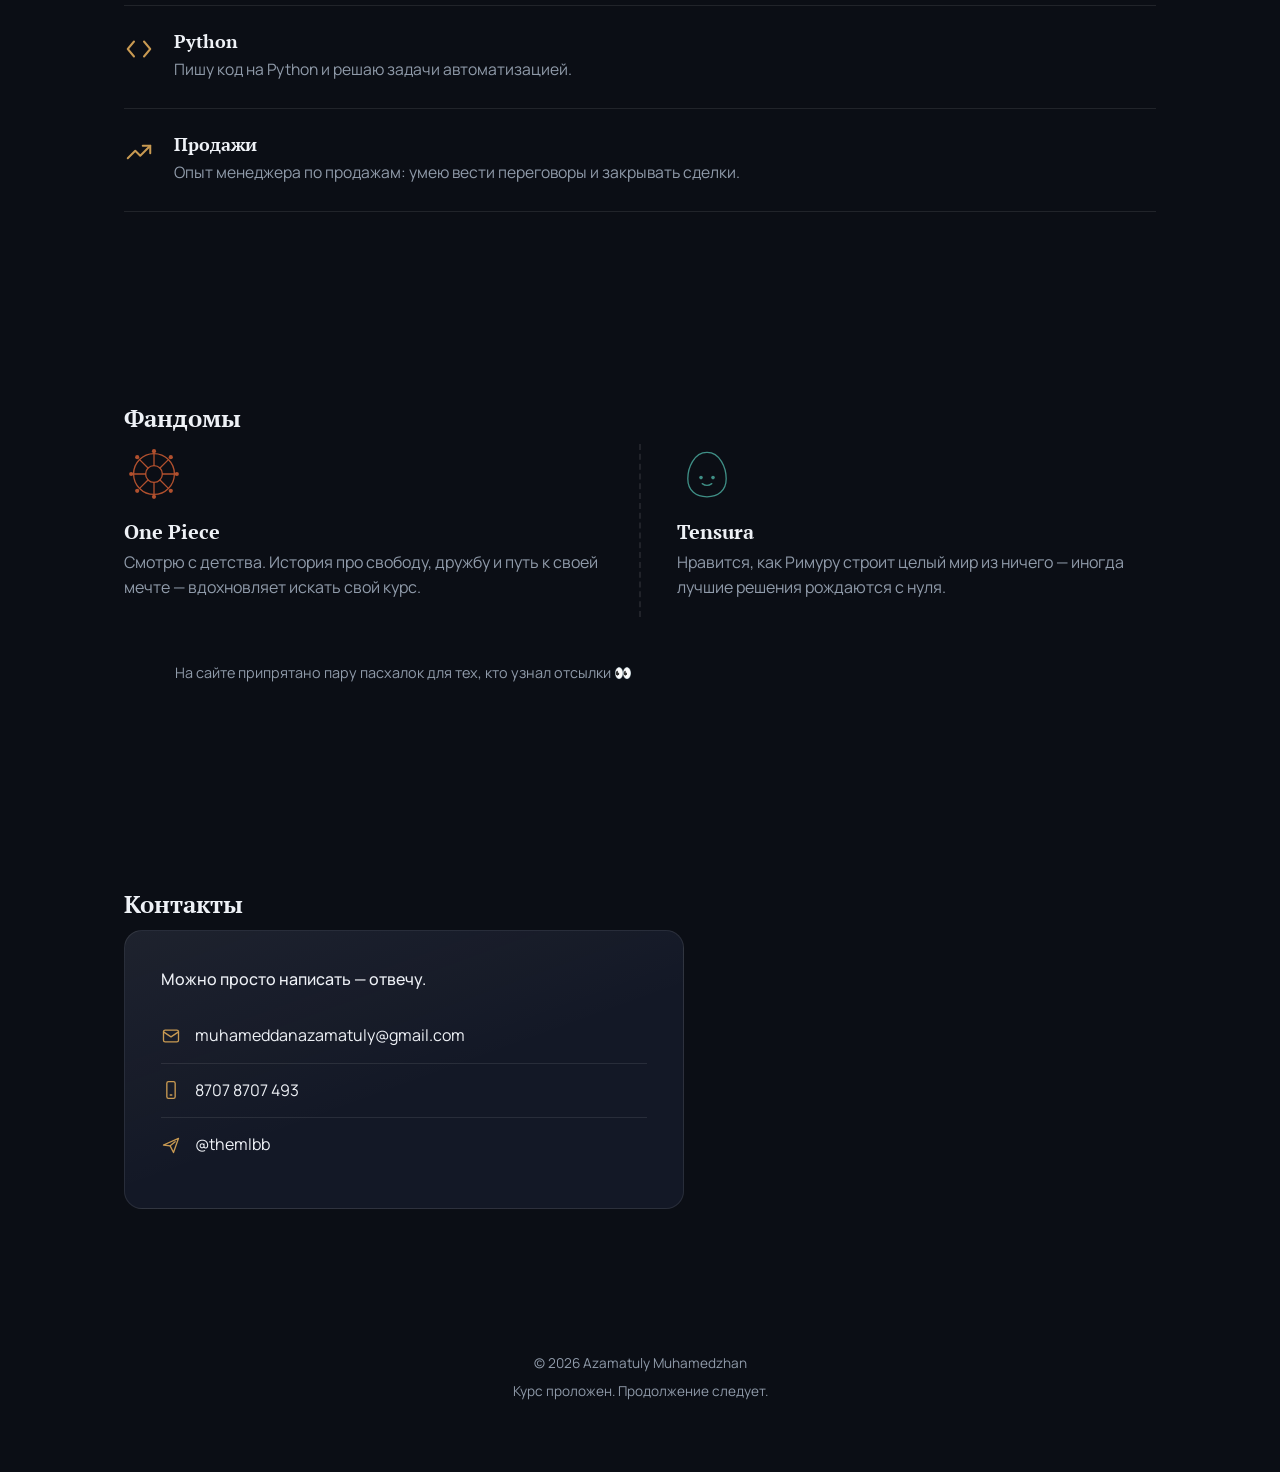
==== commit c9d2dcb8: "Update avatar image source in index.html" ====
--- a/index.html
+++ b/index.html
@@ -217,7 +217,7 @@
     <div class="hero-bg"></div>
     <div class="hero-veil"></div>
     <div class="hero-content">
-          <img src="avatar.jpg" alt="" class="avatar" id="avatar" tabindex="0" role="button">
+          <img src="IMG_1188.png" alt="" class="avatar" id="avatar" tabindex="0" role="button">
 
       <h1 class="hero-name">Azamatuly<br />Muhamedzhan</h1>
       <p class="hero-tagline">Пишу код, веду переговоры и не теряю равновесия — на русском и казахском.</p>
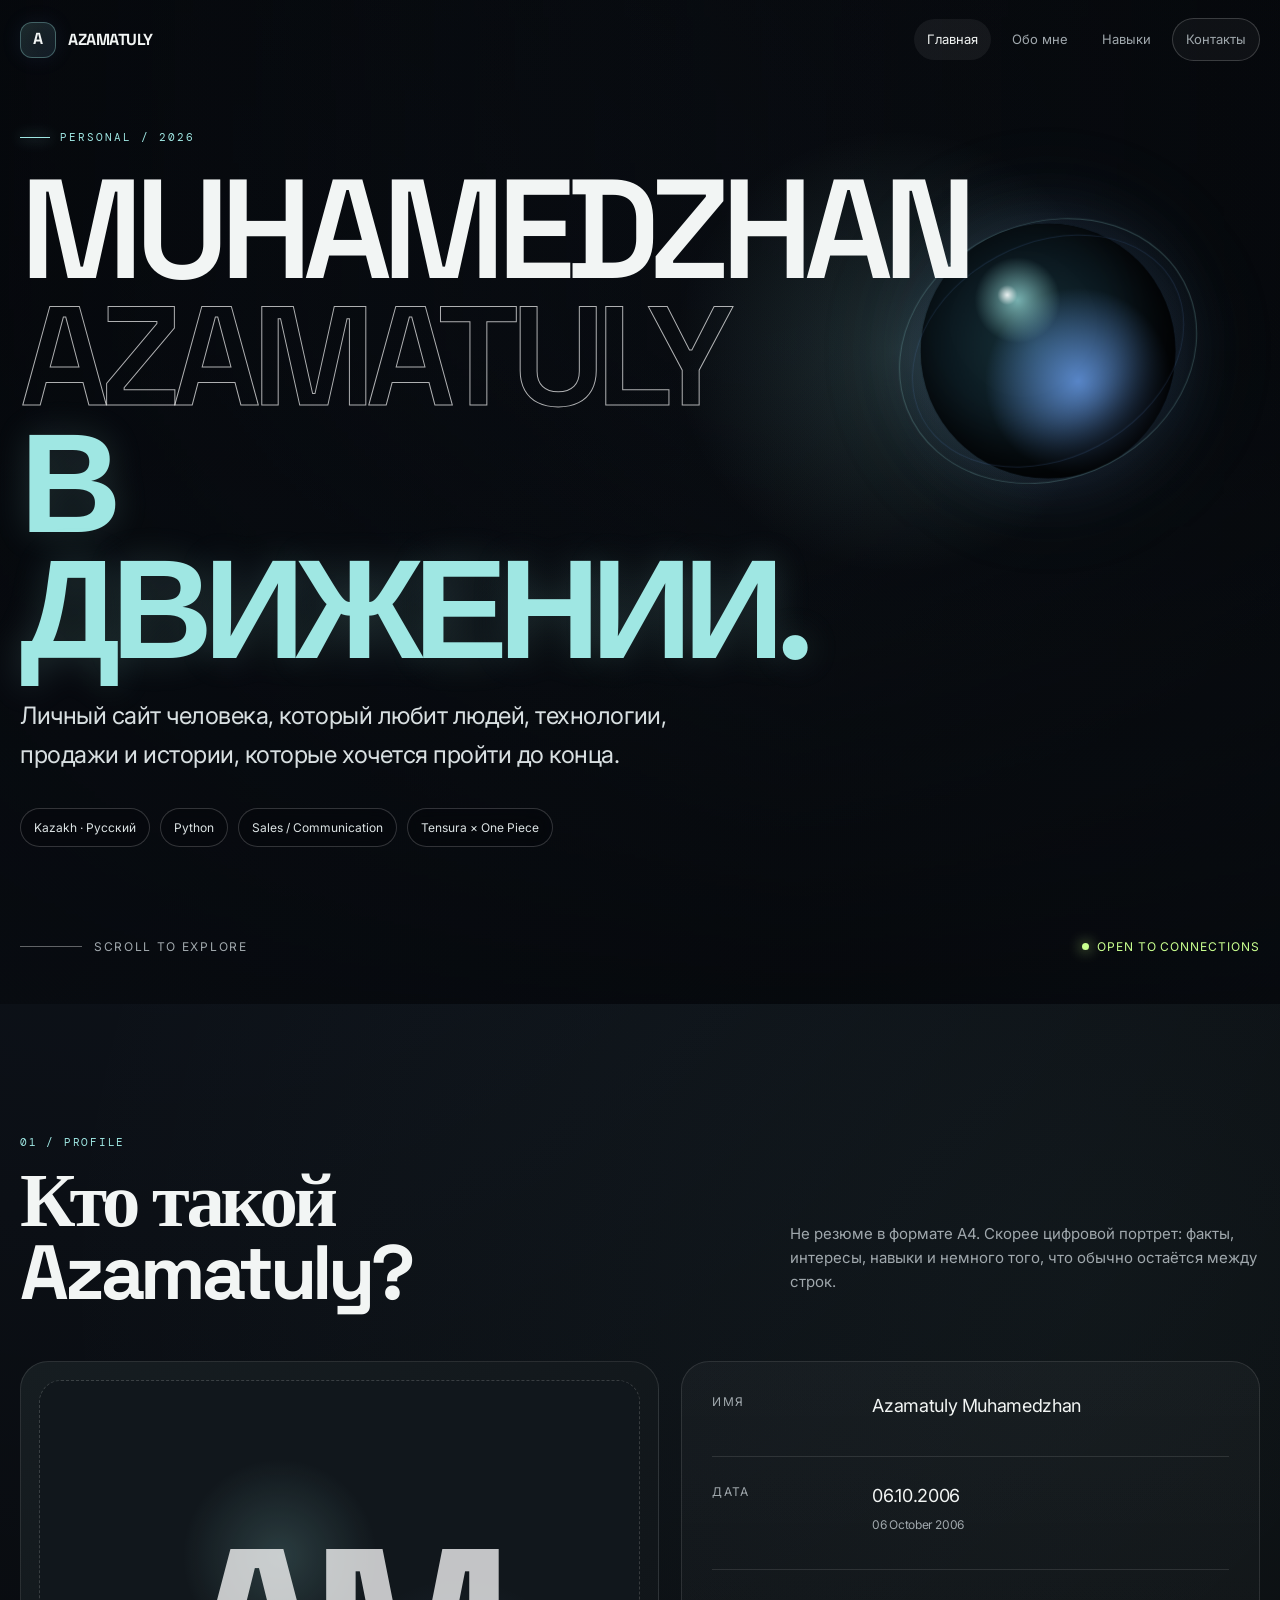
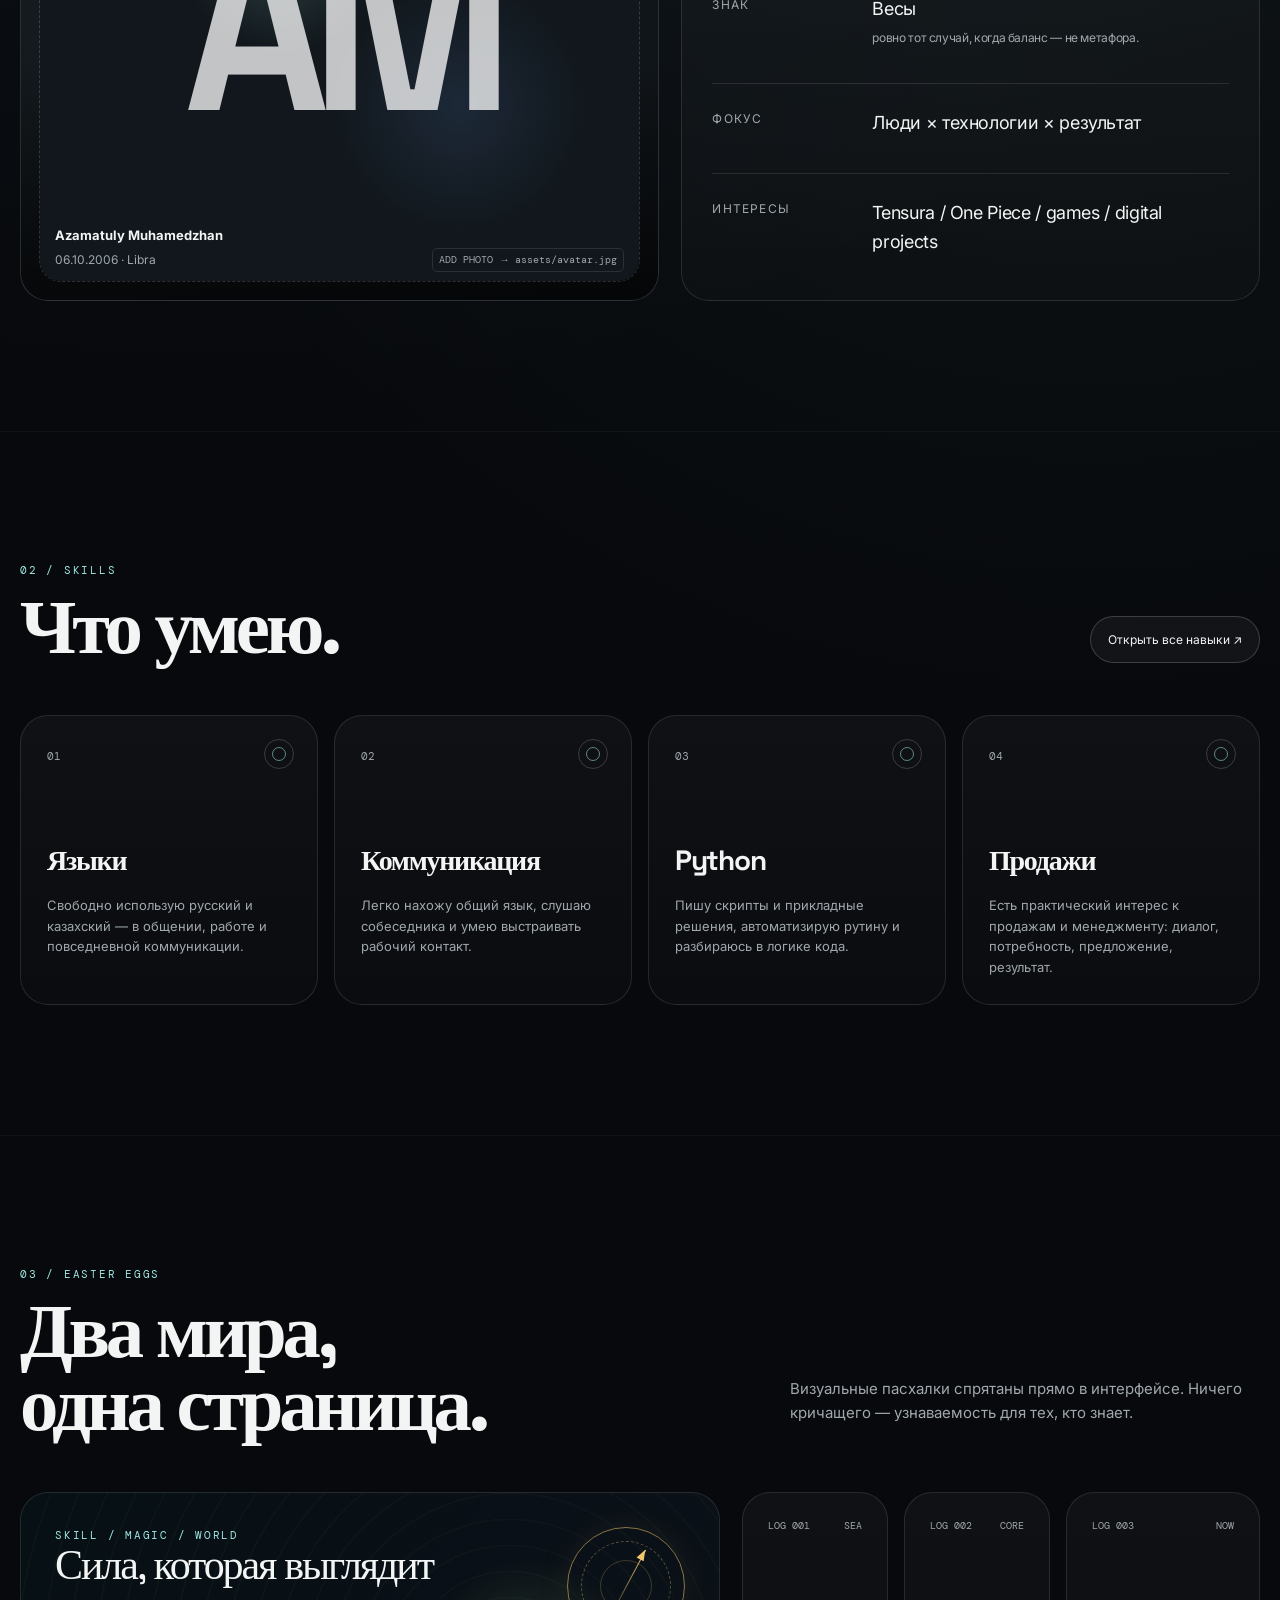
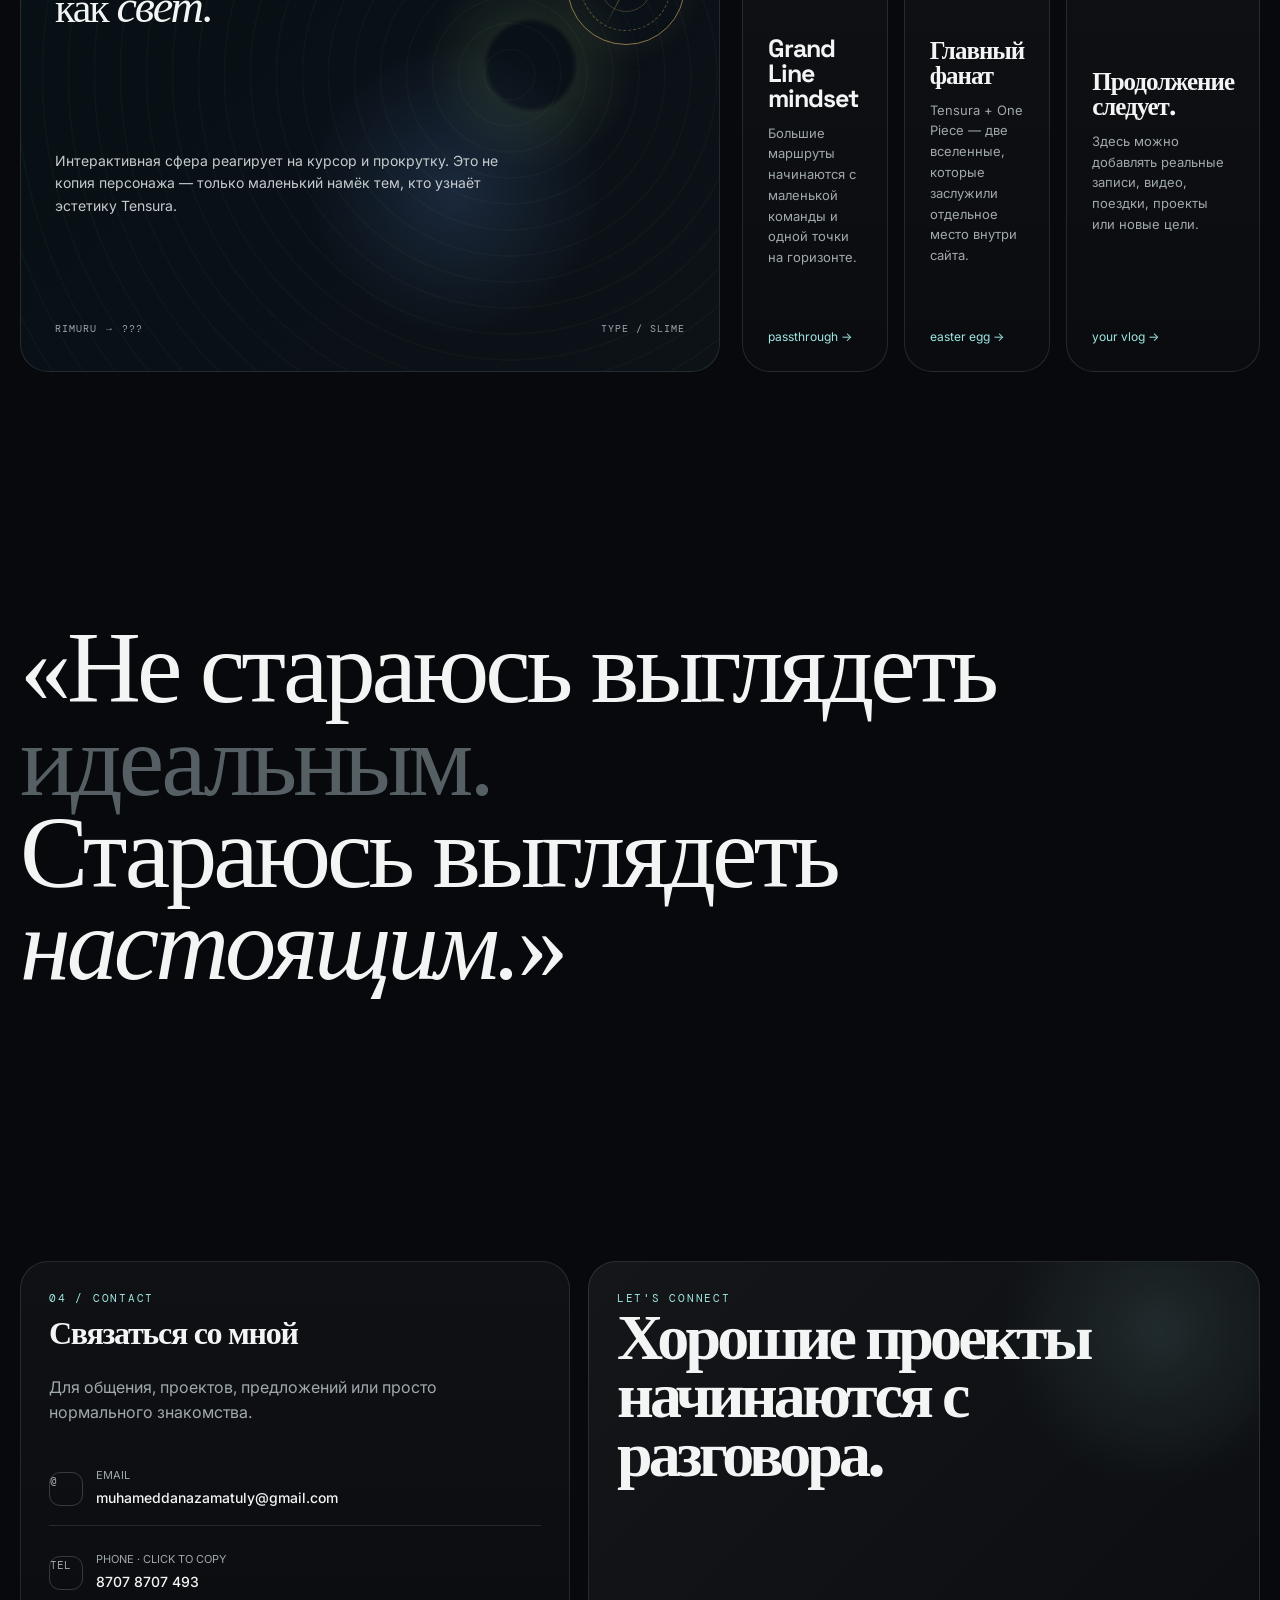
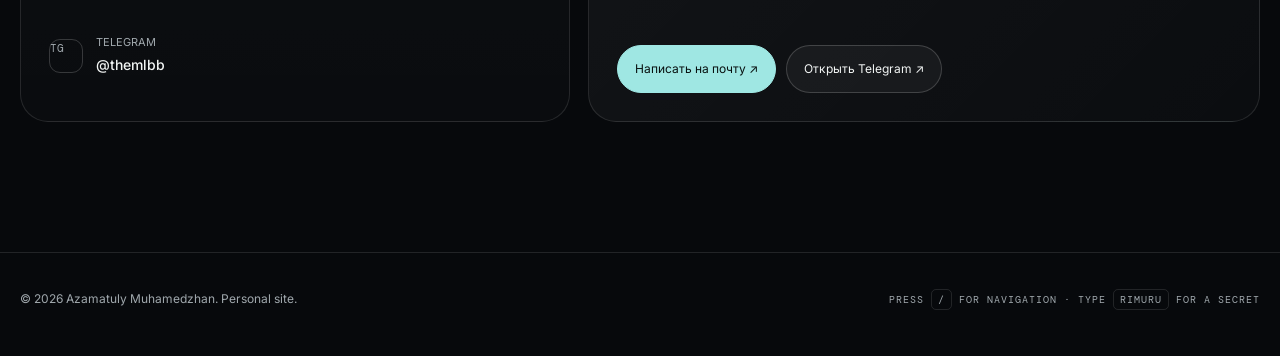
==== commit e11ddc02: "Add files via upload" ====
--- a/index.html
+++ b/index.html
@@ -1,521 +1,155 @@
-<!DOCTYPE html>
+<!doctype html>
 <html lang="ru">
 <head>
-<meta charset="UTF-8" />
-<meta name="viewport" content="width=device-width, initial-scale=1" />
-<title>Azamatuly Muhamedzhan</title>
-<meta name="description" content="Azamatuly Muhamedzhan — личный сайт: обо мне, навыки и контакты." />
-<meta name="theme-color" content="#0b0e15" />
-<meta property="og:title" content="Azamatuly Muhamedzhan" />
-<meta property="og:description" content="Обо мне, навыки и контакты." />
-<meta property="og:type" content="website" />
-<meta property="og:image" content="https://images.unsplash.com/photo-1756660908471-a4443ca3703b?auto=format&amp;fit=crop&amp;w=1200&amp;q=80" />
-<link rel="preconnect" href="https://fonts.googleapis.com" />
-<link rel="preconnect" href="https://fonts.gstatic.com" crossorigin />
-<link href="https://fonts.googleapis.com/css2?family=Fraunces:ital,wght@0,500;0,600;1,500;1,600&amp;family=PT+Serif:ital,wght@0,400;0,700;1,400&amp;family=Manrope:wght@400;500;600;700;800&amp;display=swap" rel="stylesheet" />
-<style>
-  /* ---------- Tokens ---------- */
-  :root{
-    --ink:#0b0e15;
-    --ink-soft:#131826;
-    --ink-line:rgba(255,255,255,.09);
-    --parchment:#ecdfc2;
-    --brass:#c99a52;
-    --brass-bright:#e6c17f;
-    --teal:#3f8f86;
-    --rust:#b1502e;
-    --text:#eef1f6;
-    --text-dim:#909baa;
-    --wordmark:'Fraunces', Georgia, serif;
-    --display:'PT Serif', Georgia, 'Times New Roman', serif;
-    --body:'Manrope', -apple-system, BlinkMacSystemFont, sans-serif;
-  }
-
-  /* ---------- Reset ---------- */
-  *,*::before,*::after{ box-sizing:border-box; }
-  html{ scroll-behavior:smooth; }
-  body{
-    margin:0;
-    background:var(--ink);
-    color:var(--text);
-    font-family:var(--body);
-    line-height:1.6;
-    -webkit-font-smoothing:antialiased;
-    overflow-x:hidden;
-  }
-  img{ max-width:100%; display:block; }
-  a{ color:inherit; text-decoration:none; }
-  h1,h2,h3{ font-family:var(--display); font-weight:700; margin:0 0 .5em; line-height:1.18; }
-  p{ margin:0 0 1em; color:var(--text-dim); max-width:62ch; }
-  section{ padding:96px 24px; max-width:1080px; margin:0 auto; }
-  .hl{ color:var(--brass-bright); font-weight:600; }
-  @media (max-width:720px){ section{ padding:64px 20px; } }
-  :focus-visible{ outline:2px solid var(--brass-bright); outline-offset:3px; }
-  @media (prefers-reduced-motion: reduce){
-    *{ animation-duration:.001ms !important; animation-iteration-count:1 !important; transition-duration:.001ms !important; scroll-behavior:auto !important; }
-  }
-
-  /* ---------- Nav ---------- */
-  .nav{
-    position:sticky; top:0; z-index:50;
-    background:rgba(11,14,21,.72);
-    backdrop-filter:blur(10px);
-    -webkit-backdrop-filter:blur(10px);
-    border-bottom:1px solid var(--ink-line);
-  }
-  .nav-inner{
-    max-width:1080px; margin:0 auto; padding:14px 24px;
-    display:flex; align-items:center; justify-content:space-between;
-    position:relative;
-  }
-  .wordmark{
-    font-family:var(--wordmark); font-style:italic; font-weight:600;
-    font-size:1.4rem;
-    background:linear-gradient(120deg,var(--brass-bright),var(--brass));
-    -webkit-background-clip:text; background-clip:text; color:transparent;
-  }
-  .nav-links{ list-style:none; display:flex; gap:28px; margin:0; padding:0; }
-  .nav-links a{ font-size:.95rem; color:var(--text-dim); transition:color .2s; }
-  .nav-links a:hover{ color:var(--brass-bright); }
-  .nav-toggle{ display:none; background:none; border:0; cursor:pointer; padding:8px; }
-  .nav-toggle span{ display:block; width:22px; height:2px; background:var(--text); margin:4px 0; }
-  @media (max-width:720px){
-    .nav-toggle{ display:block; }
-    .nav-links{
-      position:absolute; top:100%; left:0; right:0;
-      flex-direction:column; gap:0;
-      background:var(--ink-soft);
-      max-height:0; overflow:hidden;
-      border-bottom:1px solid var(--ink-line);
-      transition:max-height .3s ease;
-    }
-    .nav-links.open{ max-height:280px; }
-    .nav-links li{ border-top:1px solid var(--ink-line); }
-    .nav-links a{ display:block; padding:14px 24px; }
-  }
-
-  /* ---------- Hero ---------- */
-  .hero{ position:relative; min-height:82vh; display:flex; align-items:flex-end; }
-  .hero-bg{
-    position:absolute; inset:0;
-    background-image:url('https://images.unsplash.com/photo-1756660908471-a4443ca3703b?auto=format&fit=crop&w=2400&q=80');
-    background-size:cover; background-position:center 55%;
-  }
-  .hero-veil{
-    position:absolute; inset:0;
-    background:
-      linear-gradient(180deg, rgba(11,14,21,.25) 0%, rgba(11,14,21,.62) 60%, var(--ink) 100%),
-      linear-gradient(90deg, rgba(11,14,21,.7) 0%, rgba(11,14,21,.1) 60%);
-  }
-  .hero-content{
-    position:relative; z-index:2; width:100%;
-    max-width:1080px; margin:0 auto; padding:0 24px 72px;
-    opacity:0; transform:translateY(16px);
-    animation:heroIn .9s ease .1s forwards;
-  }
-  @keyframes heroIn{ to{ opacity:1; transform:none; } }
-  .avatar{
-    width:96px; height:96px; aspect-ratio:1/1; border-radius:50%;
-    background:radial-gradient(circle at 32% 26%, #2a3242, var(--ink-soft));
-    border:2px solid var(--brass);
-    display:flex; align-items:center; justify-content:center;
-    font-family:var(--wordmark); font-style:italic; font-size:1.5rem; color:var(--brass-bright);
-    margin-bottom:22px; cursor:pointer; user-select:none;
-    box-shadow:0 10px 26px rgba(0,0,0,.4);
-  }
-  .hero-name{
-    font-family:var(--wordmark); font-style:italic; font-weight:600;
-    font-size:clamp(2.2rem,6.4vw,4.2rem); color:var(--text); margin:0 0 .3em;
-  }
-  .hero-tagline{ font-size:clamp(1rem,2vw,1.2rem); color:#ccd3dd; max-width:46ch; }
-
-  /* ---------- About ---------- */
-  .about-grid{ display:grid; grid-template-columns:1.1fr .9fr; gap:56px; align-items:center; }
-  @media (max-width:820px){ .about-grid{ grid-template-columns:1fr; text-align:left; } }
-  .about-text p{ font-size:1.05rem; }
-  .about-visual{ display:flex; flex-direction:column; align-items:center; }
-  .scale-wrap{
-    perspective:900px; width:220px; height:220px; position:relative;
-  }
-  .scale-glow{
-    position:absolute; inset:8%;
-    background:radial-gradient(circle, rgba(201,154,82,.35), transparent 70%);
-    filter:blur(16px); pointer-events:none;
-  }
-  .scale-svg{
-    position:relative; width:100%; height:100%;
-    transition:transform .35s cubic-bezier(.22,.9,.3,1);
-  }
-  #beamGroup{ transition:transform .5s cubic-bezier(.3,1.15,.4,1); transform-origin:120px 78px; }
-  .coord{ margin-top:14px; font-size:.82rem; letter-spacing:.03em; color:var(--text-dim); }
-
-  /* ---------- Skills ---------- */
-  .skill-list{ list-style:none; margin:0; padding:0; border-top:1px solid var(--ink-line); }
-  .skill-list li{ display:flex; gap:20px; padding:26px 0; border-bottom:1px solid var(--ink-line); }
-  .skill-icon{ width:30px; height:30px; flex:none; color:var(--brass); margin-top:2px; }
-  .skill-icon svg{ width:100%; height:100%; }
-  .skill-list h3{ font-size:1.1rem; margin:0 0 4px; }
-  .skill-list p{ margin:0; font-size:.98rem; }
-
-  /* ---------- Fandom ---------- */
-  .fandom-grid{ display:grid; grid-template-columns:1fr auto 1fr; gap:36px; margin-top:8px; }
-  @media (max-width:820px){ .fandom-grid{ grid-template-columns:1fr; gap:40px; } .fandom-divider{ display:none; } }
-  .fandom-divider{ border-left:2px dashed var(--ink-line); }
-  .emblem{ width:60px; height:60px; margin-bottom:16px; }
-  .emblem svg{ width:100%; height:100%; }
-  .emblem-op{ color:var(--rust); }
-  .emblem-tensura{ color:var(--teal); }
-  .fandom-entry h3{ font-size:1.25rem; margin-bottom:6px; }
-  .egg-hint{ margin-top:44px; font-size:.9rem; color:var(--text-dim); text-align:center; }
-
-  /* ---------- Contact ---------- */
-  .contact-panel{
-    border:1px solid var(--ink-line);
-    background:linear-gradient(160deg, rgba(236,223,194,.05), transparent 55%), var(--ink-soft);
-    border-radius:18px; padding:36px; max-width:560px;
-  }
-  .contact-intro{ color:var(--text); font-weight:500; }
-  .contact-row{ display:flex; align-items:center; gap:14px; padding:14px 0; border-top:1px solid var(--ink-line); color:var(--text); transition:color .2s; }
-  .contact-row:first-of-type{ border-top:none; }
-  .contact-row:hover{ color:var(--brass-bright); }
-  .c-icon{ width:20px; height:20px; flex:none; color:var(--brass); }
-  .c-icon svg{ width:100%; height:100%; }
-
-  /* ---------- Footer ---------- */
-  .footer{ text-align:center; padding:48px 24px 64px; color:var(--text-dim); font-size:.85rem; }
-  .footer p{ margin:0 0 6px; max-width:none; }
-
-  /* ---------- Easter-egg toast ---------- */
-  .egg-toast{
-    position:fixed; left:50%; bottom:28px; transform:translate(-50%,16px);
-    background:var(--ink-soft); border:1px solid var(--ink-line);
-    padding:14px 20px; border-radius:14px; font-size:.92rem;
-    opacity:0; pointer-events:none; transition:all .4s ease; z-index:200;
-    max-width:min(360px,86vw); text-align:center;
-  }
-  .egg-toast.show{ opacity:1; transform:translate(-50%,0); }
-</style>
+  <meta charset="utf-8" />
+  <meta name="viewport" content="width=device-width, initial-scale=1" />
+  <meta name="theme-color" content="#07090c" />
+  <meta name="description" content="Azamatuly Muhamedzhan — personal site, skills, interests and contacts." />
+  <title>Azamatuly — Personal Site</title>
+  <link rel="icon" href="favicon.svg" type="image/svg+xml" />
+  <link rel="stylesheet" href="styles.css" />
 </head>
-<body>
-
-  <nav class="nav">
-    <div class="nav-inner">
-      <a href="#top" class="wordmark">AM</a>
-      <button class="nav-toggle" id="navToggle" aria-label="Меню" aria-expanded="false">
-        <span></span><span></span><span></span>
-      </button>
-      <ul class="nav-links" id="navLinks">
-        <li><a href="#about">Обо мне</a></li>
-        <li><a href="#skills">Навыки</a></li>
-        <li><a href="#fandom">Фандомы</a></li>
-        <li><a href="#contact">Контакты</a></li>
-      </ul>
+<body data-page="home">
+  <nav class="site-nav">
+    <div class="container nav-inner">
+      <a class="brand" href="index.html"><span class="brand-mark"></span><span>AZAMATULY</span></a>
+      <div class="nav-links">
+        <a data-page="home" href="index.html">Главная</a>
+        <a data-page="about" href="about.html">Обо мне</a>
+        <a data-page="skills" href="skills.html">Навыки</a>
+        <a data-page="contact" href="contact.html" class="nav-cta">Контакты</a>
+      </div>
+      <button class="menu-btn" aria-label="Открыть меню">☰</button>
     </div>
   </nav>
 
-  <header class="hero" id="top">
-    <div class="hero-bg"></div>
-    <div class="hero-veil"></div>
-    <div class="hero-content">
-          <img src="IMG_1188.png" alt="" class="avatar" id="avatar" tabindex="0" role="button">
-
-      <h1 class="hero-name">Azamatuly<br />Muhamedzhan</h1>
-      <p class="hero-tagline">Пишу код, веду переговоры и не теряю равновесия — на русском и казахском.</p>
-    </div>
-  </header>
-
   <main>
-    <section class="about" id="about">
-      <div class="about-grid">
-        <div class="about-text">
-          <h2>Обо мне</h2>
-          <p>Мне <span id="age">19</span> лет, родился <span class="hl">6 октября 2006</span> года — по гороскопу <span class="hl">Весы ♎</span>.</p>
-          <p>Весы — это про баланс: между кодом и переговорами, между делом и историями, в которые верю с детства. Стараюсь соответствовать знаку.</p>
+    <section class="hero">
+      <div class="floating-orb" aria-hidden="true"></div>
+      <div class="hero-grid">
+        <div class="hero-copy reveal in">
+          <div class="eyebrow">PERSONAL / 2026</div>
+          <h1>MUHAMEDZHAN<br><span class="outline">AZAMATULY</span><br><span class="accent">В ДВИЖЕНИИ.</span></h1>
+          <p class="hero-lead">Личный сайт человека, который любит людей, технологии, продажи и истории, которые хочется пройти до конца.</p>
+          <div class="hero-meta">
+            <span class="pill">Kazakh · Русский</span>
+            <span class="pill">Python</span>
+            <span class="pill">Sales / Communication</span>
+            <span class="pill">Tensura × One Piece</span>
+          </div>
         </div>
-        <div class="about-visual">
-          <div class="scale-wrap" id="scaleWrap">
-            <div class="scale-glow"></div>
-            <svg viewBox="0 0 240 240" class="scale-svg" id="scaleSvg" aria-hidden="true">
-              <circle cx="120" cy="120" r="104" fill="none" stroke="rgba(201,154,82,0.18)" stroke-width="1"/>
-              <line x1="120" y1="14" x2="120" y2="28" stroke="rgba(201,154,82,0.35)" stroke-width="1.5"/>
-              <line x1="120" y1="212" x2="120" y2="226" stroke="rgba(201,154,82,0.35)" stroke-width="1.5"/>
-              <line x1="14" y1="120" x2="28" y2="120" stroke="rgba(201,154,82,0.35)" stroke-width="1.5"/>
-              <line x1="212" y1="120" x2="226" y2="120" stroke="rgba(201,154,82,0.35)" stroke-width="1.5"/>
-
-              <path d="M92,208 L148,208 L140,220 L100,220 Z" fill="var(--brass)"/>
-              <line x1="120" y1="208" x2="120" y2="80" stroke="var(--brass)" stroke-width="4" stroke-linecap="round"/>
-              <circle cx="120" cy="78" r="6" fill="var(--brass-bright)"/>
-              <text x="120" y="52" text-anchor="middle" font-size="26" fill="var(--brass-bright)" font-family="Georgia, serif">&#9762;</text>
-
-              <g id="beamGroup">
-                <line x1="58" y1="78" x2="182" y2="78" stroke="var(--brass)" stroke-width="3" stroke-linecap="round"/>
-                <line x1="58" y1="78" x2="58" y2="106" stroke="var(--brass)" stroke-width="1.5"/>
-                <line x1="182" y1="78" x2="182" y2="106" stroke="var(--brass)" stroke-width="1.5"/>
-                <path d="M38,106 Q58,126 78,106" fill="none" stroke="var(--brass)" stroke-width="1.5"/>
-                <path d="M162,106 Q182,126 202,106" fill="none" stroke="var(--brass)" stroke-width="1.5"/>
-                <ellipse cx="58" cy="110" rx="18" ry="4" fill="rgba(201,154,82,0.18)"/>
-                <ellipse cx="182" cy="110" rx="18" ry="4" fill="rgba(201,154,82,0.18)"/>
-              </g>
-            </svg>
-          </div>
-          <p class="coord">06.10.2006 · Весы</p>
+        <div class="hero-bottom reveal in" data-delay="2">
+          <div class="scroll-cue"><span class="line"></span> scroll to explore</div>
+          <div class="status"><i></i> OPEN TO CONNECTIONS</div>
         </div>
       </div>
     </section>
 
-    <section class="skills" id="skills">
-      <h2>Навыки</h2>
-      <ul class="skill-list">
-        <li>
-          <span class="skill-icon">
-            <svg viewBox="0 0 24 24" fill="none" stroke="currentColor" stroke-width="1.6" stroke-linecap="round" stroke-linejoin="round">
-              <circle cx="12" cy="12" r="9"/>
-              <path d="M3 12 L21 12"/>
-              <path d="M12 3 C14.8 5.6 14.8 18.4 12 21"/>
-              <path d="M12 3 C9.2 5.6 9.2 18.4 12 21"/>
-            </svg>
-          </span>
-          <div>
-            <h3>Языки</h3>
-            <p>Свободно говорю на русском и казахском и легко перехожу с одного на другой.</p>
-          </div>
-        </li>
-        <li>
-          <span class="skill-icon">
-            <svg viewBox="0 0 24 24" fill="none" stroke="currentColor" stroke-width="1.6" stroke-linecap="round" stroke-linejoin="round">
-              <rect x="2.5" y="4.5" width="13" height="9" rx="2.5"/>
-              <rect x="8.5" y="10.5" width="13" height="9" rx="2.5"/>
-            </svg>
-          </span>
-          <div>
-            <h3>Общение</h3>
-            <p>Быстро нахожу общий язык с людьми и умею выстраивать доверие.</p>
-          </div>
-        </li>
-        <li>
-          <span class="skill-icon">
-            <svg viewBox="0 0 24 24" fill="none" stroke="currentColor" stroke-width="1.6" stroke-linecap="round" stroke-linejoin="round">
-              <polyline points="8 6 3 12 8 18"/>
-              <polyline points="16 6 21 12 16 18"/>
-            </svg>
-          </span>
-          <div>
-            <h3>Python</h3>
-            <p>Пишу код на Python и решаю задачи автоматизацией.</p>
-          </div>
-        </li>
-        <li>
-          <span class="skill-icon">
-            <svg viewBox="0 0 24 24" fill="none" stroke="currentColor" stroke-width="1.6" stroke-linecap="round" stroke-linejoin="round">
-              <path d="M3 17 L9 11 L13 15 L21 7"/>
-              <path d="M15 7 L21 7 L21 13"/>
-            </svg>
-          </span>
-          <div>
-            <h3>Продажи</h3>
-            <p>Опыт менеджера по продажам: умею вести переговоры и закрывать сделки.</p>
-          </div>
-        </li>
-      </ul>
+    <section class="section" id="about">
+      <div class="container">
+        <div class="section-head reveal">
+          <div><div class="kicker">01 / profile</div><h2 class="section-title">Кто такой<br>Azamatuly?</h2></div>
+          <p class="section-copy">Не резюме в формате A4. Скорее цифровой портрет: факты, интересы, навыки и немного того, что обычно остаётся между строк.</p>
+        </div>
+        <div class="profile-grid">
+          <article class="photo-card reveal">
+            <div class="photo-placeholder">
+              <img src="assets/avatar.jpg" alt="Фото Azamatuly Muhamedzhan" />
+              <div class="avatar-fallback">AM</div>
+            </div>
+            <div class="photo-caption">
+              <div><strong>Azamatuly Muhamedzhan</strong><span>06.10.2006 · Libra</span></div>
+              <div class="kbd">ADD PHOTO → assets/avatar.jpg</div>
+            </div>
+          </article>
+          <article class="data-card reveal" data-delay="1">
+            <div class="data-row"><div class="data-label">Имя</div><div class="data-value">Azamatuly Muhamedzhan</div></div>
+            <div class="data-row"><div class="data-label">Дата</div><div class="data-value">06.10.2006<small>06 October 2006</small></div></div>
+            <div class="data-row"><div class="data-label">Знак</div><div class="data-value">Весы <small>ровно тот случай, когда баланс — не метафора.</small></div></div>
+            <div class="data-row"><div class="data-label">Фокус</div><div class="data-value">Люди × технологии × результат</div></div>
+            <div class="data-row"><div class="data-label">Интересы</div><div class="data-value">Tensura / One Piece / games / digital projects</div></div>
+          </article>
+        </div>
+      </div>
     </section>
 
-    <section class="fandom" id="fandom">
-      <h2>Фандомы</h2>
-      <div class="fandom-grid">
-        <article class="fandom-entry">
-          <div class="emblem emblem-op">
-            <svg viewBox="0 0 100 100" fill="none" stroke="currentColor" stroke-width="2.2" stroke-linecap="round">
-              <circle cx="50" cy="50" r="14"/>
-              <circle cx="50" cy="50" r="34"/>
-              <line x1="50" y1="16" x2="50" y2="36"/>
-              <line x1="50" y1="64" x2="50" y2="84"/>
-              <line x1="16" y1="50" x2="36" y2="50"/>
-              <line x1="64" y1="50" x2="84" y2="50"/>
-              <line x1="26" y1="26" x2="40" y2="40"/>
-              <line x1="74" y1="74" x2="60" y2="60"/>
-              <line x1="74" y1="26" x2="60" y2="40"/>
-              <line x1="26" y1="74" x2="40" y2="60"/>
-              <circle cx="50" cy="12" r="3.5" fill="currentColor" stroke="none"/>
-              <circle cx="50" cy="88" r="3.5" fill="currentColor" stroke="none"/>
-              <circle cx="12" cy="50" r="3.5" fill="currentColor" stroke="none"/>
-              <circle cx="88" cy="50" r="3.5" fill="currentColor" stroke="none"/>
-              <circle cx="22" cy="22" r="3.5" fill="currentColor" stroke="none"/>
-              <circle cx="78" cy="78" r="3.5" fill="currentColor" stroke="none"/>
-              <circle cx="78" cy="22" r="3.5" fill="currentColor" stroke="none"/>
-              <circle cx="22" cy="78" r="3.5" fill="currentColor" stroke="none"/>
-            </svg>
-          </div>
-          <h3>One Piece</h3>
-          <p>Смотрю с детства. История про свободу, дружбу и путь к своей мечте — вдохновляет искать свой курс.</p>
-        </article>
-
-        <div class="fandom-divider" aria-hidden="true"></div>
-
-        <article class="fandom-entry">
-          <div class="emblem emblem-tensura">
-            <svg viewBox="0 0 100 100" fill="none" stroke="currentColor" stroke-width="2.2" stroke-linecap="round" stroke-linejoin="round">
-              <path d="M50,14 C72,14 82,40 82,58 C82,78 68,88 50,88 C32,88 18,78 18,58 C18,40 28,14 50,14 Z"/>
-              <circle cx="40" cy="56" r="3" fill="currentColor" stroke="none"/>
-              <circle cx="60" cy="56" r="3" fill="currentColor" stroke="none"/>
-              <path d="M42,66 Q50,72 58,66"/>
-            </svg>
-          </div>
-          <h3>Tensura</h3>
-          <p>Нравится, как Римуру строит целый мир из ничего — иногда лучшие решения рождаются с нуля.</p>
-        </article>
+    <section class="section">
+      <div class="container">
+        <div class="section-head reveal">
+          <div><div class="kicker">02 / skills</div><h2 class="section-title">Что умею.</h2></div>
+          <a class="btn" href="skills.html">Открыть все навыки ↗</a>
+        </div>
+        <div class="skill-grid">
+          <article class="skill-card reveal"><span class="skill-index">01</span><span class="signal"></span><h3>Языки</h3><p>Свободно использую русский и казахский — в общении, работе и повседневной коммуникации.</p></article>
+          <article class="skill-card reveal" data-delay="1"><span class="skill-index">02</span><span class="signal"></span><h3>Коммуникация</h3><p>Легко нахожу общий язык, слушаю собеседника и умею выстраивать рабочий контакт.</p></article>
+          <article class="skill-card reveal" data-delay="2"><span class="skill-index">03</span><span class="signal"></span><h3>Python</h3><p>Пишу скрипты и прикладные решения, автоматизирую рутину и разбираюсь в логике кода.</p></article>
+          <article class="skill-card reveal" data-delay="3"><span class="skill-index">04</span><span class="signal"></span><h3>Продажи</h3><p>Есть практический интерес к продажам и менеджменту: диалог, потребность, предложение, результат.</p></article>
+        </div>
       </div>
-      <p class="egg-hint">На сайте припрятано пару пасхалок для тех, кто узнал отсылки 👀</p>
     </section>
 
-    <section class="contact" id="contact">
-      <h2>Контакты</h2>
-      <div class="contact-panel">
-        <p class="contact-intro">Можно просто написать — отвечу.</p>
-        <a class="contact-row" href="mailto:muhameddanazamatuly@gmail.com">
-          <span class="c-icon">
-            <svg viewBox="0 0 24 24" fill="none" stroke="currentColor" stroke-width="1.6" stroke-linecap="round" stroke-linejoin="round">
-              <rect x="3" y="5" width="18" height="14" rx="2"/>
-              <path d="M3 7 L12 13 L21 7"/>
-            </svg>
-          </span>
-          <span>muhameddanazamatuly@gmail.com</span>
-        </a>
-        <a class="contact-row" href="tel:87078707493">
-          <span class="c-icon">
-            <svg viewBox="0 0 24 24" fill="none" stroke="currentColor" stroke-width="1.6" stroke-linecap="round" stroke-linejoin="round">
-              <rect x="7" y="2" width="10" height="20" rx="2"/>
-              <line x1="11" y1="18" x2="13" y2="18"/>
-            </svg>
-          </span>
-          <span>8707 8707 493</span>
-        </a>
-        <a class="contact-row" href="https://t.me/themlbb" target="_blank" rel="noopener">
-          <span class="c-icon">
-            <svg viewBox="0 0 24 24" fill="none" stroke="currentColor" stroke-width="1.6" stroke-linecap="round" stroke-linejoin="round">
-              <path d="M3 12 L21 4 L15 21 L11 13 L3 12 Z"/>
-              <path d="M11 13 L17 8"/>
-            </svg>
-          </span>
-          <span>@themlbb</span>
-        </a>
+    <section class="section">
+      <div class="container">
+        <div class="section-head reveal">
+          <div><div class="kicker">03 / easter eggs</div><h2 class="section-title">Два мира,<br>одна страница.</h2></div>
+          <p class="section-copy">Визуальные пасхалки спрятаны прямо в интерфейсе. Ничего кричащего — узнаваемость для тех, кто знает.</p>
+        </div>
+        <div class="easter-grid">
+          <article class="world-card reveal">
+            <div class="world-content">
+              <div class="world-top">
+                <div><div class="kicker">SKILL / MAGIC / WORLD</div><div class="world-title">Сила, которая выглядит как <em>свет.</em></div></div>
+                <div class="compass" aria-hidden="true"><div class="needle"></div></div>
+              </div>
+              <p class="world-copy">Интерактивная сфера реагирует на курсор и прокрутку. Это не копия персонажа — только маленький намёк тем, кто узнаёт эстетику Tensura.</p>
+              <div class="world-note"><span>RIMURU → ???</span><span>TYPE / SLIME</span></div>
+            </div>
+          </article>
+          <div class="journal-grid">
+            <article class="journal-card reveal" data-delay="1"><div class="topline"><span>LOG 001</span><span>SEA</span></div><div><h3>Grand Line mindset</h3><p>Большие маршруты начинаются с маленькой команды и одной точки на горизонте.</p></div><span class="journal-link">passthrough →</span></article>
+            <article class="journal-card reveal" data-delay="2"><div class="topline"><span>LOG 002</span><span>CORE</span></div><div><h3>Главный фанат</h3><p>Tensura + One Piece — две вселенные, которые заслужили отдельное место внутри сайта.</p></div><span class="journal-link">easter egg →</span></article>
+            <article class="journal-card reveal" data-delay="3"><div class="topline"><span>LOG 003</span><span>NOW</span></div><div><h3>Продолжение следует.</h3><p>Здесь можно добавлять реальные записи, видео, поездки, проекты или новые цели.</p></div><span class="journal-link">your vlog →</span></article>
+          </div>
+        </div>
+      </div>
+    </section>
+
+    <section class="quote-band">
+      <div class="container">
+        <p class="quote reveal">«Не стараюсь выглядеть <span class="faint">идеальным.</span><br>Стараюсь выглядеть <em>настоящим.</em>»</p>
+      </div>
+    </section>
+
+    <section class="section" id="contact">
+      <div class="container">
+        <div class="contact-grid">
+          <article class="contact-card reveal">
+            <div class="kicker">04 / contact</div>
+            <h3>Связаться со мной</h3>
+            <p>Для общения, проектов, предложений или просто нормального знакомства.</p>
+            <div class="contact-list">
+              <a class="contact-item" href="mailto:muhameddanazamatuly@gmail.com"><span class="contact-icon">@</span><div><span>EMAIL</span><strong>muhameddanazamatuly@gmail.com</strong></div></a>
+              <button class="contact-item" data-copy="8707 8707 493" style="text-align:left;background:none;border:0;color:inherit;cursor:pointer;width:100%;"><span class="contact-icon">TEL</span><div><span>PHONE · CLICK TO COPY</span><strong>8707 8707 493</strong></div></button>
+              <a class="contact-item" href="https://t.me/themlbb" target="_blank" rel="noreferrer"><span class="contact-icon">TG</span><div><span>TELEGRAM</span><strong>@themlbb</strong></div></a>
+            </div>
+          </article>
+          <article class="contact-card cta-panel reveal" data-delay="1">
+            <div>
+              <div class="kicker">LET'S CONNECT</div>
+              <h2 class="cta-title">Хорошие проекты начинаются с разговора.</h2>
+            </div>
+            <div class="button-row"><a class="btn primary" href="mailto:muhameddanazamatuly@gmail.com">Написать на почту ↗</a><a class="btn" href="https://t.me/themlbb" target="_blank" rel="noreferrer">Открыть Telegram ↗</a></div>
+          </article>
+        </div>
       </div>
     </section>
   </main>
 
-  <footer class="footer">
-    <p>© 2026 Azamatuly Muhamedzhan</p>
-    <p class="footer-note">Курс проложен. Продолжение следует.</p>
-  </footer>
-
-  <div class="egg-toast" id="eggToast"></div>
-
-  <script>
-  (function(){
-    // Мобильное меню
-    var toggle = document.getElementById('navToggle');
-    var links = document.getElementById('navLinks');
-    if (toggle && links) {
-      toggle.addEventListener('click', function(){
-        var open = links.classList.toggle('open');
-        toggle.setAttribute('aria-expanded', open ? 'true' : 'false');
-      });
-      var navAnchors = links.querySelectorAll('a');
-      for (var i = 0; i < navAnchors.length; i++) {
-        navAnchors[i].addEventListener('click', function(){
-          links.classList.remove('open');
-          toggle.setAttribute('aria-expanded', 'false');
-        });
-      }
-    }
-
-    // Возраст считается от даты рождения — не устареет
-    var ageEl = document.getElementById('age');
-    if (ageEl) {
-      var birth = new Date(2006, 9, 6);
-      var today = new Date();
-      var age = today.getFullYear() - birth.getFullYear();
-      var m = today.getMonth() - birth.getMonth();
-      if (m < 0 || (m === 0 && today.getDate() < birth.getDate())) age--;
-      ageEl.textContent = age;
-    }
-
-    // Наклон весов от прокрутки и курсора
-    var reduceMotion = window.matchMedia('(prefers-reduced-motion: reduce)').matches;
-    var scaleWrap = document.getElementById('scaleWrap');
-    var scaleSvg = document.getElementById('scaleSvg');
-    var beam = document.getElementById('beamGroup');
-    var aboutEl = document.getElementById('about');
-    var scrollT = 0, mx = 0, my = 0;
-
-    function renderTilt(){
-      if (!scaleSvg) return;
-      var rY = scrollT * 16 + mx * 14;
-      var rX = -my * 12 - scrollT * 4;
-      scaleSvg.style.transform = 'rotateY(' + rY + 'deg) rotateX(' + rX + 'deg)';
-      if (beam) beam.style.transform = 'rotate(' + (scrollT * -11) + 'deg)';
-    }
-
-    function onScroll(){
-      if (!aboutEl) return;
-      var rect = aboutEl.getBoundingClientRect();
-      var vh = window.innerHeight || document.documentElement.clientHeight;
-      var progress = (rect.top + rect.height / 2 - vh / 2) / (vh / 2);
-      scrollT = Math.max(-1, Math.min(1, progress));
-      renderTilt();
-    }
-
-    if (scaleWrap && !reduceMotion) {
-      window.addEventListener('scroll', onScroll, { passive: true });
-      window.addEventListener('resize', onScroll);
-      scaleWrap.addEventListener('mousemove', function(e){
-        var r = scaleWrap.getBoundingClientRect();
-        mx = (e.clientX - r.left) / r.width - 0.5;
-        my = (e.clientY - r.top) / r.height - 0.5;
-        renderTilt();
-      });
-      scaleWrap.addEventListener('mouseleave', function(){ mx = 0; my = 0; renderTilt(); });
-      onScroll();
-    }
-
-    // Пасхалки
-    var toast = document.getElementById('eggToast');
-    var toastTimer = null;
-    function showEgg(text){
-      if (!toast) return;
-      toast.textContent = text;
-      toast.classList.add('show');
-      clearTimeout(toastTimer);
-      toastTimer = setTimeout(function(){ toast.classList.remove('show'); }, 3800);
-    }
-
-    var avatar = document.getElementById('avatar');
-    var avatarClicks = 0;
-    if (avatar) {
-      avatar.addEventListener('click', function(){
-        avatarClicks++;
-        if (avatarClicks >= 5) {
-          avatarClicks = 0;
-          showEgg('💧 Слайм активирован. Даже Римуру одобрил бы такой сайт.');
-        }
-      });
-      avatar.addEventListener('keydown', function(e){
-        if (e.key === 'Enter' || e.key === ' ') { e.preventDefault(); avatar.click(); }
-      });
-    }
-
-    var buffer = '';
-    window.addEventListener('keydown', function(e){
-      if (e.key && e.key.length === 1) {
-        buffer = (buffer + e.key.toLowerCase()).slice(-8);
-        if (buffer === 'onepiece') {
-          showEgg('🏴‍☠️ Йо-хо-хо! Секретное сокровище найдено.');
-        }
-      }
-    });
-
-    console.log('%cПривет, любопытный человек! 👋', 'font-size:15px;color:#e6c17f;font-weight:bold;');
-    console.log('На сайте спрятаны пасхалки: кликни по аватару 5 раз, или набери слово "onepiece" 🏴‍☠️');
-  })();
-  </script>
+  <footer class="site-footer"><div class="container footer-grid"><div class="footer-left">© 2026 Azamatuly Muhamedzhan. Personal site.</div><div class="footer-right">Press <span class="kbd">/</span> for navigation · Type <span class="kbd">RIMURU</span> for a secret</div></div></footer>
+  <div class="toast" role="status" aria-live="polite"></div>
+  <div class="command-palette" aria-hidden="true">
+    <div class="palette-card"><div class="palette-head"><input placeholder="Куда идём? / about / skills / contact" /></div><div class="palette-links"><a href="index.html">Главная</a><a href="about.html">Обо мне</a><a href="skills.html">Навыки</a><a href="contact.html">Контакты</a></div></div>
+  </div>
+  <script src="script.js"></script>
 </body>
 </html>
--- a/styles.css
+++ b/styles.css
@@ -0,0 +1,295 @@
+@import url('https://fonts.googleapis.com/css2?family=DM+Mono:wght@400;500&family=Inter:wght@400;500;600;700&family=Space+Grotesk:wght@400;500;600;700&display=swap');
+
+:root {
+  --bg: #07090c;
+  --bg-2: #0b0e12;
+  --panel: rgba(16, 20, 25, .72);
+  --panel-solid: #101419;
+  --text: #f2f5f4;
+  --muted: #a0a8ad;
+  --line: rgba(255,255,255,.11);
+  --line-strong: rgba(255,255,255,.18);
+  --cyan: #9fe7e3;
+  --blue: #72a9ff;
+  --lime: #c9ff8f;
+  --gold: #f2c66d;
+  --danger: #ff7f87;
+  --radius: 28px;
+  --max: 1240px;
+  --ease: cubic-bezier(.22,.61,.36,1);
+  --nav-h: 80px;
+}
+
+* { box-sizing: border-box; }
+html { scroll-behavior: smooth; }
+body {
+  margin: 0;
+  background:
+    radial-gradient(circle at 15% 10%, rgba(114,169,255,.07), transparent 32%),
+    radial-gradient(circle at 85% 25%, rgba(159,231,227,.055), transparent 26%),
+    var(--bg);
+  color: var(--text);
+  font-family: Inter, system-ui, sans-serif;
+  line-height: 1.6;
+  overflow-x: hidden;
+}
+body::selection { background: rgba(159,231,227,.22); color: var(--text); }
+
+img { max-width: 100%; display: block; }
+a { color: inherit; text-decoration: none; }
+button, input, textarea { font: inherit; }
+button { color: inherit; }
+
+.container { width: min(calc(100% - 40px), var(--max)); margin: 0 auto; }
+.narrow { width: min(calc(100% - 40px), 900px); margin: 0 auto; }
+
+.site-nav {
+  position: fixed; z-index: 50; top: 0; left: 0; width: 100%;
+  height: var(--nav-h);
+  border-bottom: 1px solid transparent;
+  transition: .35s var(--ease);
+  background: rgba(7,9,12,0);
+}
+.site-nav.scrolled {
+  background: rgba(7,9,12,.72);
+  border-color: var(--line);
+  backdrop-filter: blur(20px);
+}
+.nav-inner { height: 100%; display:flex; align-items:center; justify-content:space-between; gap:24px; }
+.brand {
+  display:flex; align-items:center; gap:12px; font-family:'Space Grotesk', sans-serif; font-weight:700;
+  letter-spacing:-.03em;
+}
+.brand-mark {
+  width:36px; height:36px; border-radius:12px; display:grid; place-items:center;
+  border:1px solid rgba(159,231,227,.35);
+  background: linear-gradient(135deg, rgba(159,231,227,.12), rgba(114,169,255,.08));
+  box-shadow: inset 0 0 30px rgba(159,231,227,.06), 0 0 22px rgba(114,169,255,.09);
+}
+.brand-mark::after { content:'A'; transform:translateY(-1px); }
+.nav-links { display:flex; align-items:center; gap:8px; }
+.nav-links a {
+  padding:10px 13px; border-radius:999px; color:var(--muted); font-size:13px; transition:.25s ease;
+}
+.nav-links a:hover, .nav-links a.active { color:var(--text); background:rgba(255,255,255,.06); }
+.nav-cta { border:1px solid var(--line-strong)!important; background:rgba(255,255,255,.04)!important; }
+.menu-btn { display:none; width:42px; height:42px; border:1px solid var(--line); background:rgba(255,255,255,.035); border-radius:14px; cursor:pointer; }
+
+.hero {
+  min-height: 100svh;
+  position:relative;
+  display:grid; align-items:end;
+  overflow:hidden;
+  isolation:isolate;
+}
+.hero::before {
+  content:''; position:absolute; inset:0; z-index:-3;
+  background-image:
+    linear-gradient(180deg, rgba(5,7,10,.18) 0%, rgba(5,7,10,.2) 35%, rgba(5,7,10,.96) 100%),
+    url('https://images.unsplash.com/photo-1697461295362-9ee355e61d29?auto=format&fit=crop&fm=jpg&ixlib=rb-4.1.0&q=72&w=2400');
+  background-size:cover; background-position:center;
+  transform: scale(1.04);
+  animation: heroDrift 18s ease-in-out infinite alternate;
+}
+.hero::after {
+  content:''; position:absolute; inset:0; z-index:-2; pointer-events:none;
+  background:
+    radial-gradient(circle at 70% 35%, rgba(159,231,227,.15), transparent 20%),
+    linear-gradient(90deg, rgba(4,6,9,.82) 0%, rgba(4,6,9,.28) 62%, rgba(4,6,9,.54) 100%);
+  mix-blend-mode:screen;
+}
+@keyframes heroDrift { from { transform:scale(1.04) translate3d(0,0,0); } to { transform:scale(1.08) translate3d(-1%, -1%, 0); } }
+
+.hero-grid { width:min(calc(100% - 40px), var(--max)); margin:0 auto; padding:120px 0 48px; position:relative; }
+.hero-copy { max-width: 860px; }
+.eyebrow {
+  font-family:'DM Mono', monospace; text-transform:uppercase; letter-spacing:.18em; font-size:11px; color:var(--cyan);
+  display:inline-flex; align-items:center; gap:10px;
+}
+.eyebrow::before { content:''; width:30px; height:1px; background:currentColor; box-shadow:0 0 14px currentColor; }
+.hero h1 {
+  font-family:'Space Grotesk', sans-serif; font-weight:600; letter-spacing:-.065em; line-height:.9;
+  font-size:clamp(64px, 11vw, 170px); margin:20px 0 24px; max-width:980px;
+}
+.hero h1 .outline { color:transparent; -webkit-text-stroke:1px rgba(255,255,255,.68); }
+.hero h1 .accent { color:var(--cyan); text-shadow:0 0 35px rgba(159,231,227,.18); }
+.hero-lead { max-width:650px; font-size:clamp(18px, 2vw, 24px); color:#d8dfe1; letter-spacing:-.02em; }
+.hero-meta { margin-top:34px; display:flex; flex-wrap:wrap; gap:10px; }
+.pill { padding:9px 13px; border:1px solid var(--line-strong); border-radius:999px; background:rgba(7,9,12,.42); backdrop-filter:blur(10px); font-size:12px; color:#dce3e4; }
+.hero-bottom { margin-top:90px; display:flex; align-items:flex-end; justify-content:space-between; gap:30px; }
+.scroll-cue { color:var(--muted); display:flex; align-items:center; gap:12px; font-size:12px; text-transform:uppercase; letter-spacing:.14em; }
+.scroll-cue .line { width:62px; height:1px; background:rgba(255,255,255,.36); position:relative; overflow:hidden; }
+.scroll-cue .line::after { content:''; position:absolute; left:-30%; top:0; width:30%; height:100%; background:var(--cyan); animation:scan 2.2s ease-in-out infinite; }
+@keyframes scan { 0%,100% { left:-30%; } 50% { left:100%; } }
+.status { color:var(--lime); font-size:12px; letter-spacing:.08em; display:flex; align-items:center; gap:8px; }
+.status i { width:7px; height:7px; display:block; border-radius:50%; background:currentColor; box-shadow:0 0 14px currentColor; }
+
+.floating-orb {
+  position:absolute; width:260px; height:260px; right:8%; top:22%; z-index:-1; border-radius:50%;
+  background:
+    radial-gradient(circle at 34% 28%, rgba(255,255,255,.88), transparent 4%),
+    radial-gradient(circle at 38% 30%, rgba(159,231,227,.72), transparent 18%),
+    radial-gradient(circle at 62% 62%, rgba(114,169,255,.75), transparent 42%),
+    radial-gradient(circle at 45% 48%, #17333b 0%, #0c1a21 44%, #05080b 72%);
+  box-shadow: inset -25px -28px 45px rgba(0,0,0,.62), 0 0 70px rgba(114,169,255,.16), 0 0 140px rgba(159,231,227,.08);
+  transform:translate3d(0,0,0) scale(.98);
+  transition: transform .15s linear;
+}
+.floating-orb::before, .floating-orb::after {
+  content:''; position:absolute; border-radius:50%; inset:-13px; border:1px solid rgba(159,231,227,.24); transform:rotate(18deg) skewX(-10deg);
+}
+.floating-orb::after { inset:20px -16px; border-color:rgba(114,169,255,.14); transform:rotate(-28deg); }
+
+.section { position:relative; padding:130px 0; }
+.section + .section { border-top:1px solid rgba(255,255,255,.04); }
+.section-head { display:flex; justify-content:space-between; gap:30px; align-items:flex-end; margin-bottom:52px; }
+.kicker { font-family:'DM Mono', monospace; font-size:11px; color:var(--cyan); letter-spacing:.16em; text-transform:uppercase; }
+.section-title { font-family:'Space Grotesk'; font-size:clamp(46px, 6vw, 82px); line-height:.95; letter-spacing:-.055em; margin:11px 0 0; }
+.section-copy { color:var(--muted); max-width:470px; font-size:15px; }
+
+.profile-grid { display:grid; grid-template-columns:1.05fr .95fr; gap:22px; align-items:stretch; }
+.photo-card { position:relative; min-height:540px; border-radius:var(--radius); overflow:hidden; background:linear-gradient(145deg,#161d21,#0e1216); border:1px solid var(--line); }
+.photo-card::before { content:''; position:absolute; inset:0; background:radial-gradient(circle at 45% 30%, rgba(159,231,227,.12), transparent 28%), linear-gradient(180deg, transparent 55%, rgba(0,0,0,.68)); }
+.photo-placeholder { position:absolute; inset:18px; border-radius:22px; border:1px dashed rgba(255,255,255,.16); display:grid; place-items:center; overflow:hidden; }
+.photo-placeholder img { width:100%; height:100%; object-fit:cover; object-position:center; opacity:0; transition:.35s ease; }
+.photo-placeholder.loaded img { opacity:1; }
+.avatar-fallback { position:absolute; inset:0; display:grid; place-items:center; font-family:'Space Grotesk'; font-size:min(26vw, 230px); font-weight:700; letter-spacing:-.08em; color:rgba(255,255,255,.75); background:
+  radial-gradient(circle at 40% 35%, rgba(159,231,227,.18), transparent 20%),
+  radial-gradient(circle at 70% 65%, rgba(114,169,255,.12), transparent 24%),
+  #11171c;
+}
+.photo-caption { position:absolute; left:34px; right:34px; bottom:28px; display:flex; align-items:flex-end; justify-content:space-between; gap:20px; }
+.photo-caption strong { font-size:13px; display:block; }
+.photo-caption span { color:var(--muted); font-size:12px; }
+
+.data-card, .skill-card, .contact-card, .journal-card { background:linear-gradient(180deg, rgba(255,255,255,.035), rgba(255,255,255,.017)); border:1px solid var(--line); border-radius:var(--radius); }
+.data-card { padding:30px; display:grid; gap:25px; }
+.data-row { display:grid; grid-template-columns:140px 1fr; gap:20px; padding:0 0 22px; border-bottom:1px solid var(--line); }
+.data-row:last-child { padding-bottom:0; border-bottom:0; }
+.data-label { font-size:12px; color:var(--muted); text-transform:uppercase; letter-spacing:.1em; }
+.data-value { font-size:18px; letter-spacing:-.02em; }
+.data-value small { display:block; color:var(--muted); font-size:12px; margin-top:4px; }
+
+.skill-grid { display:grid; grid-template-columns:repeat(4,1fr); gap:16px; }
+.skill-card { padding:26px; min-height:260px; position:relative; overflow:hidden; transition:.35s var(--ease); }
+.skill-card:hover { transform:translateY(-6px); border-color:rgba(159,231,227,.22); box-shadow:0 18px 60px rgba(0,0,0,.23); }
+.skill-index { font-family:'DM Mono'; color:var(--muted); font-size:11px; }
+.skill-card h3 { font-family:'Space Grotesk'; font-size:28px; letter-spacing:-.045em; margin:70px 0 12px; }
+.skill-card p { color:var(--muted); font-size:13px; margin:0; }
+.skill-card .signal { position:absolute; top:23px; right:23px; width:30px; height:30px; border:1px solid var(--line-strong); border-radius:50%; }
+.skill-card .signal::before { content:''; position:absolute; inset:7px; border:1px solid rgba(159,231,227,.55); border-radius:50%; }
+
+.easter-grid { display:grid; grid-template-columns:1.15fr .85fr; gap:22px; }
+.world-card { border-radius:var(--radius); border:1px solid var(--line); min-height:480px; overflow:hidden; position:relative; background:
+  radial-gradient(circle at 73% 36%, rgba(201,255,143,.22), transparent 0 7%, rgba(201,255,143,.08) 8%, transparent 18%),
+  radial-gradient(circle at 62% 62%, rgba(114,169,255,.16), transparent 28%),
+  linear-gradient(135deg,#071014,#091017 48%,#0d1217);
+}
+.world-card::before { content:''; position:absolute; inset:0; background:repeating-radial-gradient(circle at 70% 38%, transparent 0 24px, rgba(201,255,143,.055) 25px 26px); opacity:.48; }
+.world-content { position:absolute; inset:0; padding:34px; display:flex; flex-direction:column; justify-content:space-between; }
+.world-top { display:flex; justify-content:space-between; align-items:flex-start; gap:20px; }
+.world-title { font-family:'Space Grotesk'; font-size:42px; line-height:.95; letter-spacing:-.05em; max-width:420px; }
+.world-title em { font-family:'Cormorant Garamond', serif; font-size:1.1em; font-weight:500; }
+.world-copy { max-width:460px; color:#c5cbcd; font-size:14px; }
+.compass { width:118px; aspect-ratio:1; border-radius:50%; border:1px solid rgba(242,198,109,.55); position:relative; flex:none; box-shadow:0 0 35px rgba(242,198,109,.07); }
+.compass::before, .compass::after { content:''; position:absolute; inset:13px; border:1px dashed rgba(242,198,109,.35); border-radius:50%; }
+.compass::after { inset:32px; border-style:solid; border-color:rgba(242,198,109,.22); }
+.needle { position:absolute; left:50%; top:17px; width:1px; height:84px; background:linear-gradient(180deg, var(--gold), transparent); transform-origin:50% 42px; transform:translateX(-50%) rotate(28deg); }
+.needle::after { content:''; position:absolute; top:0; left:-4px; border-left:4px solid transparent; border-right:4px solid transparent; border-bottom:11px solid var(--gold); }
+.world-note { display:flex; justify-content:space-between; gap:20px; align-items:flex-end; color:var(--muted); font-family:'DM Mono'; font-size:10px; letter-spacing:.1em; text-transform:uppercase; }
+
+.journal-grid { display:grid; grid-template-columns:repeat(3,1fr); gap:16px; }
+.journal-card { min-height:260px; padding:25px; display:flex; flex-direction:column; justify-content:space-between; transition:.35s ease; }
+.journal-card:hover { transform:translateY(-5px); border-color:rgba(114,169,255,.22); }
+.journal-card .topline { display:flex; justify-content:space-between; color:var(--muted); font-family:'DM Mono'; font-size:10px; }
+.journal-card h3 { font-family:'Space Grotesk'; font-size:25px; line-height:1; letter-spacing:-.04em; margin:60px 0 12px; }
+.journal-card p { margin:0; color:var(--muted); font-size:13px; }
+.journal-link { margin-top:18px; font-size:12px; color:var(--cyan); }
+
+.quote-band { padding:120px 0 140px; overflow:hidden; }
+.quote { font-family:'Cormorant Garamond', serif; font-size:clamp(52px,8vw,110px); line-height:.9; letter-spacing:-.04em; max-width:1100px; margin:0; }
+.quote .faint { color:#565f64; }
+
+.contact-grid { display:grid; grid-template-columns:.9fr 1.1fr; gap:18px; }
+.contact-card { padding:28px; }
+.contact-card h3 { font-family:'Space Grotesk'; font-size:32px; letter-spacing:-.04em; margin:0 0 12px; }
+.contact-card p { color:var(--muted); }
+.contact-list { display:grid; gap:10px; margin-top:26px; }
+.contact-item { display:flex; align-items:center; gap:13px; padding:15px 0; border-bottom:1px solid var(--line); }
+.contact-item:last-child { border-bottom:0; }
+.contact-icon { width:34px; height:34px; border:1px solid var(--line-strong); border-radius:11px; display:grid; place-items:center; font-family:'DM Mono'; font-size:10px; color:var(--cyan); }
+.contact-item span { color:var(--muted); font-size:11px; display:block; }
+.contact-item strong { font-size:14px; font-weight:500; }
+.cta-panel { min-height:100%; display:flex; flex-direction:column; justify-content:space-between; background:
+  radial-gradient(circle at 85% 15%, rgba(159,231,227,.12), transparent 23%),
+  linear-gradient(135deg, rgba(255,255,255,.055), rgba(255,255,255,.018)); }
+.cta-title { font-family:'Space Grotesk'; font-size:clamp(44px,5vw,72px); letter-spacing:-.06em; line-height:.92; margin:0; max-width:650px; }
+.button-row { display:flex; flex-wrap:wrap; gap:10px; margin-top:32px; }
+.btn { padding:13px 17px; border:1px solid var(--line-strong); background:rgba(255,255,255,.045); border-radius:999px; font-size:12px; cursor:pointer; transition:.25s ease; }
+.btn:hover { transform:translateY(-2px); background:rgba(255,255,255,.08); }
+.btn.primary { color:#08100f; background:var(--cyan); border-color:var(--cyan); }
+
+.page-hero { padding:160px 0 90px; border-bottom:1px solid rgba(255,255,255,.05); }
+.page-hero h1 { font-family:'Space Grotesk'; font-size:clamp(56px,9vw,120px); line-height:.88; letter-spacing:-.065em; margin:18px 0 20px; }
+.page-hero p { max-width:640px; color:var(--muted); font-size:17px; }
+
+.reveal { opacity:0; transform:translateY(28px); transition:opacity .8s var(--ease), transform .8s var(--ease); }
+.reveal.in { opacity:1; transform:none; }
+[data-delay="1"] { transition-delay:.08s; }
+[data-delay="2"] { transition-delay:.16s; }
+[data-delay="3"] { transition-delay:.24s; }
+
+.site-footer { padding:36px 0 48px; border-top:1px solid var(--line); }
+.footer-grid { display:flex; justify-content:space-between; gap:30px; align-items:flex-end; }
+.footer-left { color:var(--muted); font-size:12px; }
+.footer-right { text-align:right; color:var(--muted); font-family:'DM Mono'; font-size:10px; letter-spacing:.1em; text-transform:uppercase; }
+
+.toast { position:fixed; z-index:100; left:50%; bottom:24px; transform:translate(-50%, 20px); padding:12px 16px; border-radius:999px; border:1px solid var(--line-strong); background:rgba(10,13,17,.88); backdrop-filter:blur(16px); opacity:0; pointer-events:none; transition:.28s ease; font-size:12px; }
+.toast.show { opacity:1; transform:translate(-50%,0); }
+
+.command-palette { position:fixed; inset:0; z-index:90; background:rgba(3,5,7,.7); backdrop-filter:blur(12px); display:none; align-items:flex-start; justify-content:center; padding-top:14vh; }
+.command-palette.open { display:flex; }
+.palette-card { width:min(700px, calc(100% - 32px)); border:1px solid var(--line-strong); background:rgba(12,16,20,.96); border-radius:24px; box-shadow:0 30px 100px rgba(0,0,0,.5); overflow:hidden; }
+.palette-head { padding:18px; border-bottom:1px solid var(--line); }
+.palette-head input { width:100%; border:0; outline:0; background:transparent; color:var(--text); font-size:16px; }
+.palette-links a { display:block; padding:14px 18px; font-size:13px; color:var(--muted); border-bottom:1px solid rgba(255,255,255,.045); }
+.palette-links a:hover { color:var(--text); background:rgba(255,255,255,.035); }
+
+.kbd { font-family:'DM Mono'; font-size:10px; padding:3px 6px; border:1px solid var(--line); border-radius:5px; color:var(--muted); }
+
+@media (max-width: 980px) {
+  .nav-links { display:none; position:absolute; top:72px; left:20px; right:20px; padding:10px; background:rgba(12,16,20,.96); border:1px solid var(--line); border-radius:18px; flex-direction:column; align-items:stretch; }
+  .nav-links.open { display:flex; }
+  .nav-links a { padding:13px 14px; }
+  .menu-btn { display:grid; place-items:center; }
+  .floating-orb { width:180px; height:180px; right:-20px; top:28%; opacity:.75; }
+  .profile-grid, .easter-grid, .contact-grid { grid-template-columns:1fr; }
+  .skill-grid { grid-template-columns:repeat(2,1fr); }
+  .journal-grid { grid-template-columns:1fr; }
+}
+
+@media (max-width: 640px) {
+  .container, .narrow, .hero-grid { width:min(calc(100% - 28px), var(--max)); }
+  .hero-grid { padding-top:120px; }
+  .hero h1 { font-size:clamp(58px, 19vw, 100px); }
+  .hero-bottom { margin-top:65px; align-items:flex-start; flex-direction:column; }
+  .section { padding:92px 0; }
+  .section-head { display:block; }
+  .section-copy { margin-top:22px; }
+  .photo-card { min-height:460px; }
+  .data-card { padding:22px; }
+  .data-row { grid-template-columns:1fr; gap:8px; }
+  .skill-grid { grid-template-columns:1fr; }
+  .skill-card { min-height:220px; }
+  .world-card { min-height:520px; }
+  .world-top { flex-direction:column; }
+  .compass { width:90px; }
+  .needle { height:65px; }
+  .footer-grid { flex-direction:column; align-items:flex-start; }
+  .footer-right { text-align:left; }
+}
+
+@media (prefers-reduced-motion: reduce) {
+  html { scroll-behavior:auto; }
+  *, *::before, *::after { animation-duration:.01ms!important; animation-iteration-count:1!important; transition-duration:.01ms!important; }
+}
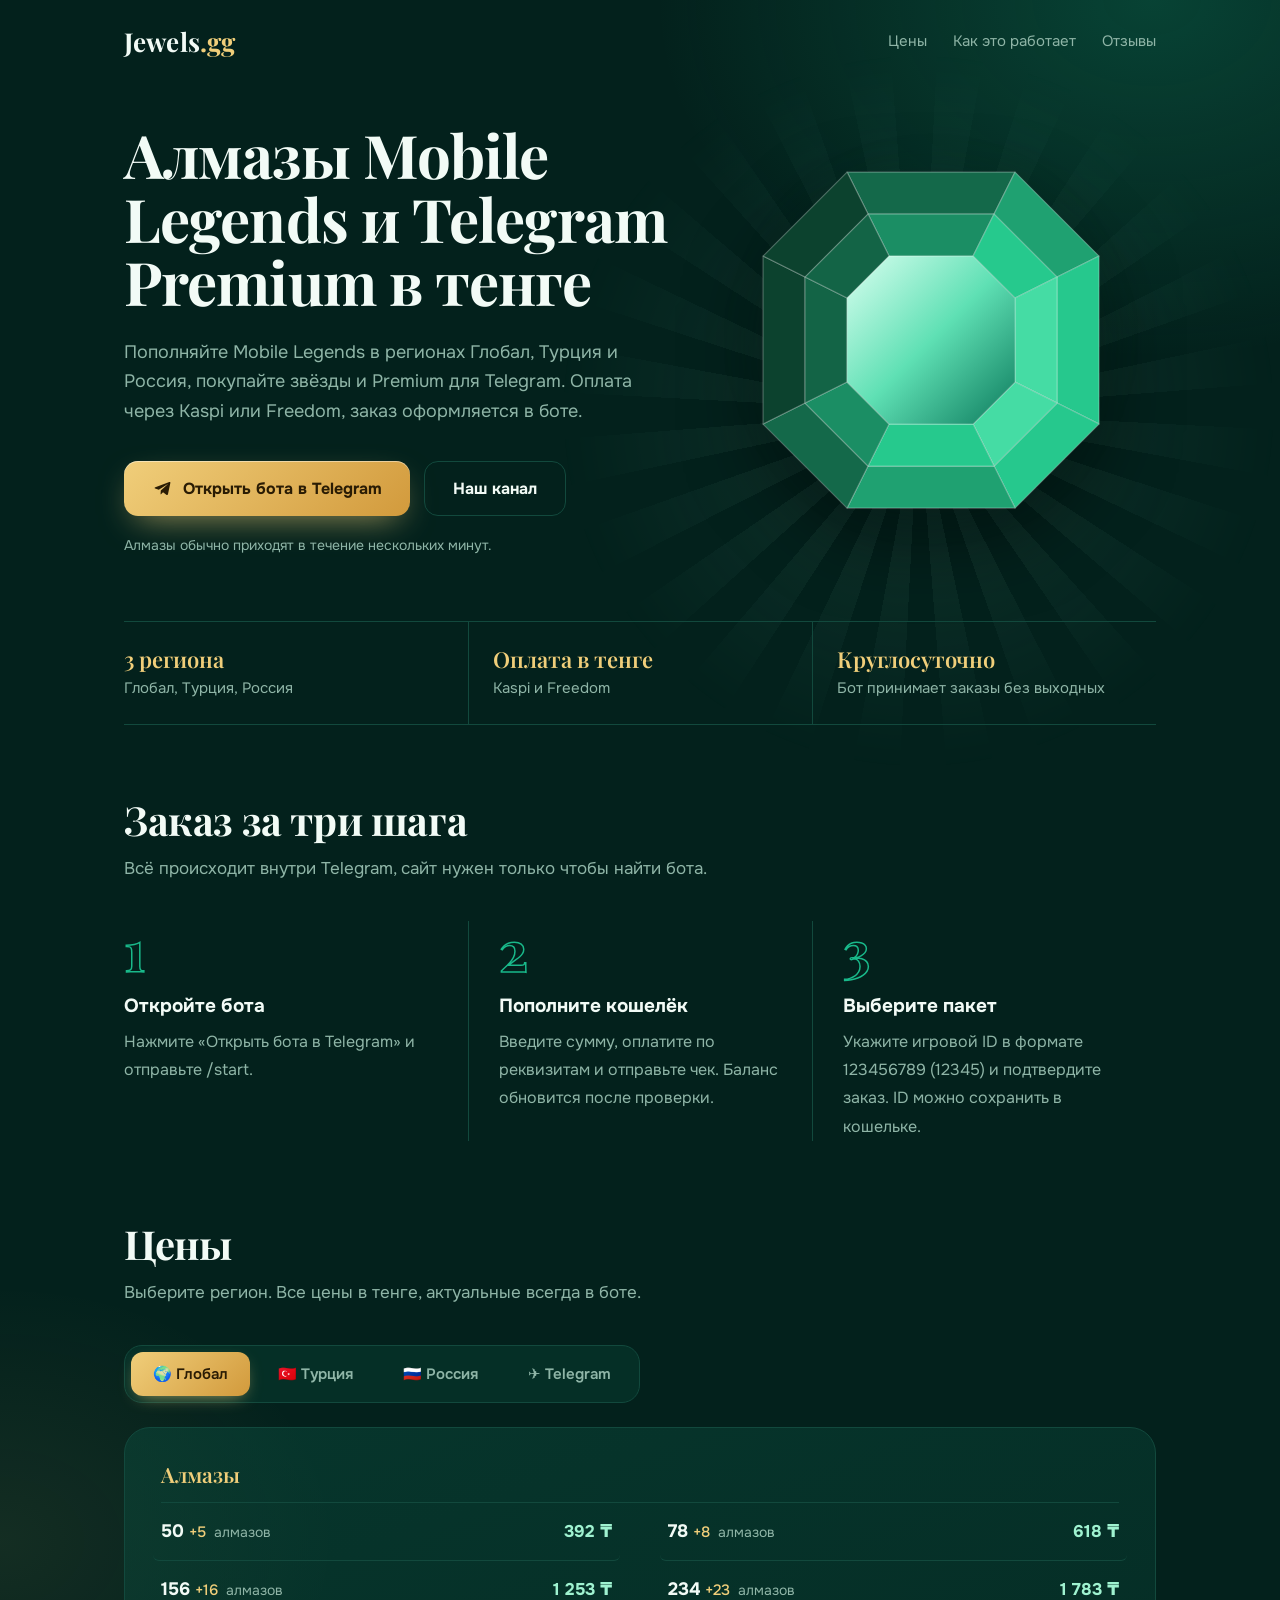
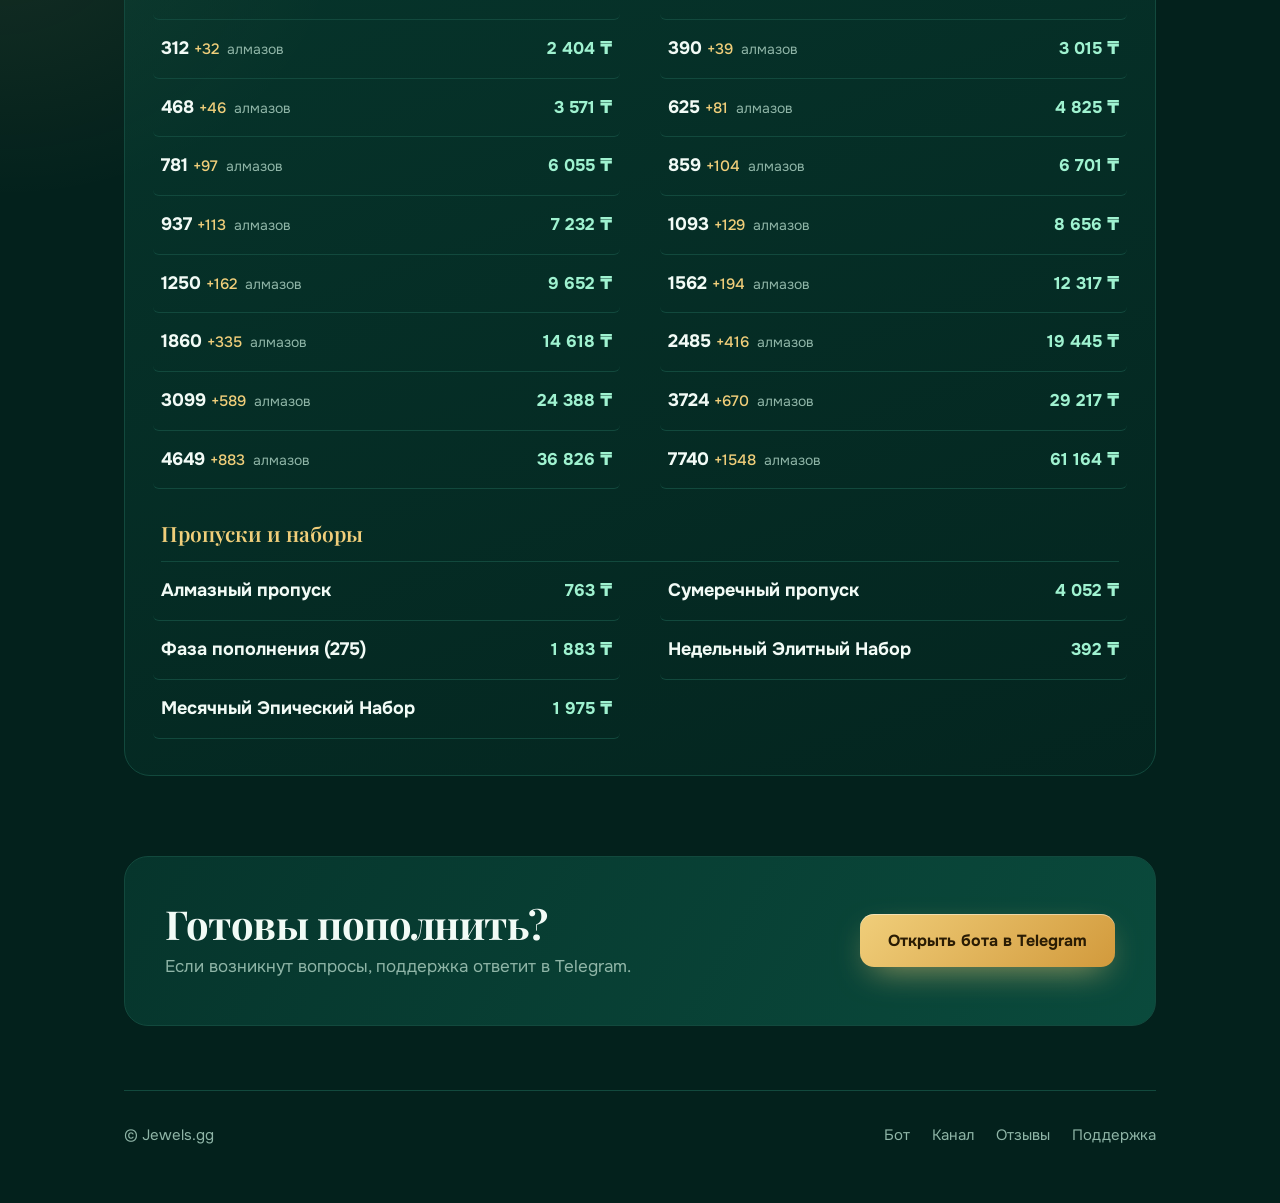
==== commit 6b03481b: "Add files via upload" ====
--- a/index.html
+++ b/index.html
@@ -1,155 +1,301 @@
-<!doctype html>
+<!DOCTYPE html>
 <html lang="ru">
 <head>
-  <meta charset="utf-8" />
-  <meta name="viewport" content="width=device-width, initial-scale=1" />
-  <meta name="theme-color" content="#07090c" />
-  <meta name="description" content="Azamatuly Muhamedzhan — personal site, skills, interests and contacts." />
-  <title>Azamatuly — Personal Site</title>
-  <link rel="icon" href="favicon.svg" type="image/svg+xml" />
-  <link rel="stylesheet" href="styles.css" />
+<meta charset="utf-8">
+<meta name="viewport" content="width=device-width, initial-scale=1">
+<title>Jewels.gg — алмазы Mobile Legends, звёзды и Premium для Telegram</title>
+<meta name="description" content="Jewels.gg: алмазы Mobile Legends для Глобала, Турции и России, звёзды и Premium для Telegram. Оплата в тенге, заказ в Telegram-боте.">
+<meta property="og:title" content="Jewels.gg — алмазы Mobile Legends и Telegram Premium">
+<meta property="og:description" content="Пополнение игр и Telegram в тенге. Заказ оформляется в боте @jewelsstorebot.">
+<link rel="icon" href="data:image/svg+xml,%3Csvg xmlns='http://www.w3.org/2000/svg' viewBox='0 0 100 100'%3E%3Ctext y='.9em' font-size='90'%3E💎%3C/text%3E%3C/svg%3E">
+<link rel="preconnect" href="https://fonts.googleapis.com">
+<link rel="preconnect" href="https://fonts.gstatic.com" crossorigin>
+<link href="https://fonts.googleapis.com/css2?family=Onest:wght@400;500;700&family=Playfair+Display:wght@600;700&display=swap" rel="stylesheet">
+<style>
+:root{
+  --bg:#03211c; --deep:#06352c; --line:#12493d;
+  --emerald:#19b98a; --mint:#9ff2d0; --gold:#f0ce7a; --gold2:#d29a3c;
+  --text:#f2fbf6; --mute:#8fb5a7;
+  --display:"Playfair Display",Georgia,"Times New Roman",serif;
+  --body:"Onest",system-ui,-apple-system,"Segoe UI",Arial,sans-serif;
+}
+*{box-sizing:border-box;margin:0}
+html{scroll-behavior:smooth}
+body{background:var(--bg);color:var(--text);font:400 17px/1.65 var(--body);overflow-x:hidden;
+  background-image:
+   radial-gradient(50rem 36rem at 90% 0%,rgba(25,185,138,.22),transparent 62%),
+   radial-gradient(34rem 26rem at 0% 55%,rgba(240,206,122,.07),transparent 62%)}
+a{color:inherit}
+:focus-visible{outline:3px solid var(--gold);outline-offset:3px;border-radius:8px}
+.wrap{max-width:1080px;margin:0 auto;padding:0 24px}
+
+header{display:flex;justify-content:space-between;align-items:center;padding:24px 0}
+.logo{font:700 26px var(--display);text-decoration:none;letter-spacing:.005em}
+.logo i{font-style:normal;color:var(--gold)}
+header nav{display:flex;gap:26px;font-size:15px;color:var(--mute)}
+header nav a{text-decoration:none}
+header nav a:hover{color:var(--text)}
+
+.hero{display:grid;grid-template-columns:1.1fr .9fr;gap:32px;align-items:center;padding:40px 0 64px}
+h1{font:700 clamp(34px,5.4vw,60px)/1.06 var(--display);letter-spacing:-.015em;max-width:12em}
+.lead{margin:24px 0 34px;color:var(--mute);max-width:33em;font-size:18px}
+.cta-row{display:flex;flex-wrap:wrap;gap:14px}
+.btn{display:inline-flex;align-items:center;gap:10px;padding:16px 28px;border-radius:14px;
+  font:700 16px var(--body);text-decoration:none;transition:transform .15s,box-shadow .15s,border-color .15s}
+.btn.main{background:linear-gradient(135deg,var(--gold),var(--gold2));color:#2a1c04;
+  box-shadow:0 12px 34px -12px rgba(240,206,122,.7),inset 0 1px 0 rgba(255,255,255,.45)}
+.btn.main:hover{transform:translateY(-2px);box-shadow:0 18px 40px -12px rgba(240,206,122,.85),inset 0 1px 0 rgba(255,255,255,.45)}
+.btn.ghost{border:1px solid var(--line);color:var(--text)}
+.btn.ghost:hover{border-color:var(--mint)}
+.btn svg{width:21px;height:21px;fill:currentColor}
+.note{margin-top:18px;font-size:14px;color:var(--mute)}
+
+.gemwrap{position:relative;justify-self:center;width:100%;max-width:420px}
+.gemwrap::before{content:"";position:absolute;inset:8%;border-radius:50%;
+  background:radial-gradient(circle,rgba(25,185,138,.45),transparent 68%);filter:blur(28px)}
+#gem{position:relative;width:100%;display:block;filter:drop-shadow(0 28px 40px rgba(0,0,0,.45))}
+#gem polygon{opacity:0;animation:lit .8s ease forwards;animation-delay:calc(var(--i)*70ms)}
+@keyframes lit{from{opacity:0}to{opacity:1}}
+.sweep{fill:url(#sw);transform:translateX(-300px);animation:sw 1.6s ease-in-out 1.5s 1 forwards}
+@keyframes sw{to{transform:translateX(520px)}}
+
+.facts{display:grid;grid-template-columns:repeat(3,1fr);border-top:1px solid var(--line);border-bottom:1px solid var(--line)}
+.facts div{padding:22px 24px;border-left:1px solid var(--line)}
+.facts div:first-child{padding-left:0;border-left:0}
+.facts b{display:block;font:600 22px var(--display);color:var(--gold)}
+.facts span{font-size:15px;color:var(--mute)}
+
+section{padding:72px 0 8px}
+h2{font:700 clamp(28px,3.8vw,40px)/1.15 var(--display);letter-spacing:-.01em;margin-bottom:12px}
+.sub{color:var(--mute);max-width:36em;margin-bottom:38px}
+
+.steps{list-style:none;padding:0;display:grid;grid-template-columns:repeat(3,1fr);counter-reset:s}
+.steps li{counter-increment:s;padding:0 30px;border-left:1px solid var(--line)}
+.steps li:first-child{padding-left:0;border-left:0}
+.steps li::before{content:counter(s);display:block;font:700 56px/1 var(--display);color:transparent;
+  -webkit-text-stroke:1.5px var(--emerald);margin-bottom:14px}
+.steps b{display:block;font-size:19px;margin-bottom:6px}
+.steps span{color:var(--mute);font-size:16px}
+
+.fine{margin-top:28px;font-size:14px;color:var(--mute)}
+
+
+.hero{position:relative}
+.hero::before{content:"";position:absolute;right:-14%;top:-10%;width:74%;aspect-ratio:1;z-index:-1;pointer-events:none;
+  background:repeating-conic-gradient(from 18deg at 50% 50%,rgba(159,242,208,.075) 0 7.5deg,transparent 7.5deg 15deg);
+  -webkit-mask:radial-gradient(circle,#000 18%,transparent 67%);mask:radial-gradient(circle,#000 18%,transparent 67%)}
+
+.tabs{display:inline-flex;flex-wrap:wrap;gap:6px;padding:6px;margin-bottom:24px;
+  border:1px solid var(--line);border-radius:18px;background:rgba(6,53,44,.7)}
+.tab{font:600 15px var(--body);color:var(--mute);background:none;border:0;padding:12px 22px;
+  border-radius:12px;cursor:pointer;transition:color .15s,background .15s}
+.tab:hover{color:var(--text)}
+.tab[aria-selected=true]{background:linear-gradient(135deg,var(--gold),var(--gold2));color:#2a1c04;
+  box-shadow:0 6px 18px -8px rgba(240,206,122,.8)}
+.board{padding:32px 36px 6px;border:1px solid var(--line);border-radius:26px;
+  background:linear-gradient(160deg,rgba(10,74,60,.5),rgba(6,53,44,.2))}
+.panel{animation:swap .35s ease}
+@keyframes swap{from{opacity:0;transform:translateY(8px)}to{opacity:1;transform:none}}
+.group{margin-bottom:30px}
+.group h3{font:600 21px var(--display);color:var(--gold);margin-bottom:14px}
+.grid{display:grid;grid-template-columns:repeat(2,1fr);column-gap:56px;border-top:1px solid var(--line)}
+.row{display:flex;justify-content:space-between;align-items:baseline;gap:16px;padding:14px 8px;
+  margin:0 -8px;border-bottom:1px solid var(--line);border-radius:6px;transition:background .15s}
+.row:hover{background:rgba(159,242,208,.06)}
+.nm b{font-weight:700;font-size:18px}
+.nm em{font-style:normal;color:var(--gold);margin-left:5px;font-size:15px;font-weight:500}
+.nm small{color:var(--mute);margin-left:8px;font-size:14px}
+.pr{font-weight:700;color:var(--mint);white-space:nowrap;font-size:17px}
+.fine{margin:6px 0 0;font-size:14px;color:var(--mute)}
+@media(max-width:820px){
+  .tabs{display:flex}.tab{flex:1;padding:11px 8px;font-size:14px;text-align:center}
+  .board{padding:22px 20px 2px}
+  .grid{grid-template-columns:1fr}
+}
+@media(prefers-reduced-motion:reduce){.panel{animation:none}}
+
+.final{margin-top:72px;padding:44px 40px;border-radius:24px;display:flex;flex-wrap:wrap;gap:24px;
+  align-items:center;justify-content:space-between;
+  background:linear-gradient(120deg,var(--deep),#0a4a3c);border:1px solid var(--line)}
+.final h2{margin-bottom:6px}
+.final .sub{margin:0}
+footer{margin-top:64px;padding:32px 0 56px;border-top:1px solid var(--line);color:var(--mute);font-size:15px;
+  display:flex;flex-wrap:wrap;gap:12px 28px;justify-content:space-between}
+footer nav{display:flex;gap:22px;flex-wrap:wrap}
+footer a{text-decoration:none}
+footer a:hover{color:var(--text)}
+
+@media(max-width:820px){
+  .hero{grid-template-columns:1fr;padding-top:16px}
+  .gemwrap{max-width:240px;order:-1;justify-self:start}
+  .facts,.steps,  .facts div{padding:16px 0;border-left:0;border-top:1px solid var(--line)}
+  .facts div:first-child{border-top:0}
+  .steps{gap:30px}.steps li{padding:0;border-left:0}
+    .final{padding:32px 24px}
+  header nav a:not(.keep){display:none}
+}
+@media(prefers-reduced-motion:reduce){
+  #gem polygon{animation:none;opacity:1}.sweep{animation:none;display:none}
+  html{scroll-behavior:auto}.btn{transition:none}
+}
+</style>
 </head>
-<body data-page="home">
-  <nav class="site-nav">
-    <div class="container nav-inner">
-      <a class="brand" href="index.html"><span class="brand-mark"></span><span>AZAMATULY</span></a>
-      <div class="nav-links">
-        <a data-page="home" href="index.html">Главная</a>
-        <a data-page="about" href="about.html">Обо мне</a>
-        <a data-page="skills" href="skills.html">Навыки</a>
-        <a data-page="contact" href="contact.html" class="nav-cta">Контакты</a>
+<body>
+<div class="wrap">
+  <header>
+    <a class="logo" href="#">Jewels<i>.gg</i></a>
+    <nav>
+      <a href="#prices">Цены</a>
+      <a href="#how">Как это работает</a>
+      <a class="keep" href="https://t.me/jewels_reviews">Отзывы</a>
+    </nav>
+  </header>
+
+  <main>
+    <div class="hero">
+      <div>
+        <h1>Алмазы Mobile Legends и Telegram Premium в тенге</h1>
+        <p class="lead">Пополняйте Mobile Legends в регионах Глобал, Турция и Россия, покупайте звёзды и Premium для Telegram. Оплата через Kaspi или Freedom, заказ оформляется в боте.</p>
+        <div class="cta-row">
+          <a class="btn main" href="https://t.me/jewelsstorebot">
+            <svg viewBox="0 0 24 24" aria-hidden="true"><path d="M9.78 18.65l.28-4.23 7.68-6.92c.34-.31-.07-.46-.52-.19L7.74 13.3 3.64 12c-.88-.25-.89-.86.2-1.3l15.97-6.16c.73-.33 1.43.18 1.15 1.3l-2.72 12.81c-.19.91-.74 1.13-1.5.71L12.6 16.3l-1.99 1.93c-.23.23-.42.42-.83.42z"/></svg>
+            Открыть бота в Telegram
+          </a>
+          <a class="btn ghost" href="https://t.me/jewels_gg">Наш канал</a>
+        </div>
+        <p class="note">Алмазы обычно приходят в течение нескольких минут.</p>
       </div>
-      <button class="menu-btn" aria-label="Открыть меню">☰</button>
+
+      <div class="gemwrap">
+        <svg id="gem" viewBox="0 0 400 400" role="img" aria-label="Изумруд в ступенчатой огранке">
+          <defs>
+            <linearGradient id="tbl" x1="0" y1="0" x2="1" y2="1">
+              <stop offset="0" stop-color="#d9fff0"/><stop offset=".5" stop-color="#5fe0b4"/><stop offset="1" stop-color="#0c7a5c"/>
+            </linearGradient>
+            <linearGradient id="sw" x1="0" y1="0" x2="1" y2="0">
+              <stop offset="0" stop-color="#fff" stop-opacity="0"/><stop offset=".5" stop-color="#fff" stop-opacity=".55"/><stop offset="1" stop-color="#fff" stop-opacity="0"/>
+            </linearGradient>
+            <clipPath id="cut"><polygon points="120,40 280,40 360,120 360,280 280,360 120,360 40,280 40,120"/></clipPath>
+          </defs>
+          <g id="facets"></g>
+          <rect class="sweep" x="0" y="0" width="90" height="400" clip-path="url(#cut)" transform="skewX(-18)"/>
+        </svg>
+      </div>
     </div>
-  </nav>
-
-  <main>
-    <section class="hero">
-      <div class="floating-orb" aria-hidden="true"></div>
-      <div class="hero-grid">
-        <div class="hero-copy reveal in">
-          <div class="eyebrow">PERSONAL / 2026</div>
-          <h1>MUHAMEDZHAN<br><span class="outline">AZAMATULY</span><br><span class="accent">В ДВИЖЕНИИ.</span></h1>
-          <p class="hero-lead">Личный сайт человека, который любит людей, технологии, продажи и истории, которые хочется пройти до конца.</p>
-          <div class="hero-meta">
-            <span class="pill">Kazakh · Русский</span>
-            <span class="pill">Python</span>
-            <span class="pill">Sales / Communication</span>
-            <span class="pill">Tensura × One Piece</span>
-          </div>
-        </div>
-        <div class="hero-bottom reveal in" data-delay="2">
-          <div class="scroll-cue"><span class="line"></span> scroll to explore</div>
-          <div class="status"><i></i> OPEN TO CONNECTIONS</div>
-        </div>
+
+    <div class="facts">
+      <div><b>3 региона</b><span>Глобал, Турция, Россия</span></div>
+      <div><b>Оплата в тенге</b><span>Kaspi и Freedom</span></div>
+      <div><b>Круглосуточно</b><span>Бот принимает заказы без выходных</span></div>
+    </div>
+
+    <section id="how">
+      <h2>Заказ за три шага</h2>
+      <p class="sub">Всё происходит внутри Telegram, сайт нужен только чтобы найти бота.</p>
+      <ol class="steps">
+        <li><b>Откройте бота</b><span>Нажмите «Открыть бота в Telegram» и отправьте /start.</span></li>
+        <li><b>Пополните кошелёк</b><span>Введите сумму, оплатите по реквизитам и отправьте чек. Баланс обновится после проверки.</span></li>
+        <li><b>Выберите пакет</b><span>Укажите игровой ID в формате 123456789 (12345) и подтвердите заказ. ID можно сохранить в кошельке.</span></li>
+      </ol>
+    </section>
+
+    <section id="prices">
+      <h2>Цены</h2>
+      <p class="sub">Выберите регион. Все цены в тенге, актуальные всегда в боте.</p>
+      <div class="tabs" role="tablist" aria-label="Регион">
+        <button class="tab" role="tab" data-k="global" aria-selected="true">🌍 Глобал</button>
+        <button class="tab" role="tab" data-k="turkey" aria-selected="false">🇹🇷 Турция</button>
+        <button class="tab" role="tab" data-k="russia" aria-selected="false">🇷🇺 Россия</button>
+        <button class="tab" role="tab" data-k="telegram" aria-selected="false">✈️ Telegram</button>
       </div>
+      <div class="board"><div id="panel" class="panel" role="tabpanel"></div></div>
     </section>
 
-    <section class="section" id="about">
-      <div class="container">
-        <div class="section-head reveal">
-          <div><div class="kicker">01 / profile</div><h2 class="section-title">Кто такой<br>Azamatuly?</h2></div>
-          <p class="section-copy">Не резюме в формате A4. Скорее цифровой портрет: факты, интересы, навыки и немного того, что обычно остаётся между строк.</p>
-        </div>
-        <div class="profile-grid">
-          <article class="photo-card reveal">
-            <div class="photo-placeholder">
-              <img src="assets/avatar.jpg" alt="Фото Azamatuly Muhamedzhan" />
-              <div class="avatar-fallback">AM</div>
-            </div>
-            <div class="photo-caption">
-              <div><strong>Azamatuly Muhamedzhan</strong><span>06.10.2006 · Libra</span></div>
-              <div class="kbd">ADD PHOTO → assets/avatar.jpg</div>
-            </div>
-          </article>
-          <article class="data-card reveal" data-delay="1">
-            <div class="data-row"><div class="data-label">Имя</div><div class="data-value">Azamatuly Muhamedzhan</div></div>
-            <div class="data-row"><div class="data-label">Дата</div><div class="data-value">06.10.2006<small>06 October 2006</small></div></div>
-            <div class="data-row"><div class="data-label">Знак</div><div class="data-value">Весы <small>ровно тот случай, когда баланс — не метафора.</small></div></div>
-            <div class="data-row"><div class="data-label">Фокус</div><div class="data-value">Люди × технологии × результат</div></div>
-            <div class="data-row"><div class="data-label">Интересы</div><div class="data-value">Tensura / One Piece / games / digital projects</div></div>
-          </article>
-        </div>
+    <div class="final">
+      <div>
+        <h2>Готовы пополнить?</h2>
+        <p class="sub">Если возникнут вопросы, поддержка ответит в Telegram.</p>
       </div>
-    </section>
-
-    <section class="section">
-      <div class="container">
-        <div class="section-head reveal">
-          <div><div class="kicker">02 / skills</div><h2 class="section-title">Что умею.</h2></div>
-          <a class="btn" href="skills.html">Открыть все навыки ↗</a>
-        </div>
-        <div class="skill-grid">
-          <article class="skill-card reveal"><span class="skill-index">01</span><span class="signal"></span><h3>Языки</h3><p>Свободно использую русский и казахский — в общении, работе и повседневной коммуникации.</p></article>
-          <article class="skill-card reveal" data-delay="1"><span class="skill-index">02</span><span class="signal"></span><h3>Коммуникация</h3><p>Легко нахожу общий язык, слушаю собеседника и умею выстраивать рабочий контакт.</p></article>
-          <article class="skill-card reveal" data-delay="2"><span class="skill-index">03</span><span class="signal"></span><h3>Python</h3><p>Пишу скрипты и прикладные решения, автоматизирую рутину и разбираюсь в логике кода.</p></article>
-          <article class="skill-card reveal" data-delay="3"><span class="skill-index">04</span><span class="signal"></span><h3>Продажи</h3><p>Есть практический интерес к продажам и менеджменту: диалог, потребность, предложение, результат.</p></article>
-        </div>
-      </div>
-    </section>
-
-    <section class="section">
-      <div class="container">
-        <div class="section-head reveal">
-          <div><div class="kicker">03 / easter eggs</div><h2 class="section-title">Два мира,<br>одна страница.</h2></div>
-          <p class="section-copy">Визуальные пасхалки спрятаны прямо в интерфейсе. Ничего кричащего — узнаваемость для тех, кто знает.</p>
-        </div>
-        <div class="easter-grid">
-          <article class="world-card reveal">
-            <div class="world-content">
-              <div class="world-top">
-                <div><div class="kicker">SKILL / MAGIC / WORLD</div><div class="world-title">Сила, которая выглядит как <em>свет.</em></div></div>
-                <div class="compass" aria-hidden="true"><div class="needle"></div></div>
-              </div>
-              <p class="world-copy">Интерактивная сфера реагирует на курсор и прокрутку. Это не копия персонажа — только маленький намёк тем, кто узнаёт эстетику Tensura.</p>
-              <div class="world-note"><span>RIMURU → ???</span><span>TYPE / SLIME</span></div>
-            </div>
-          </article>
-          <div class="journal-grid">
-            <article class="journal-card reveal" data-delay="1"><div class="topline"><span>LOG 001</span><span>SEA</span></div><div><h3>Grand Line mindset</h3><p>Большие маршруты начинаются с маленькой команды и одной точки на горизонте.</p></div><span class="journal-link">passthrough →</span></article>
-            <article class="journal-card reveal" data-delay="2"><div class="topline"><span>LOG 002</span><span>CORE</span></div><div><h3>Главный фанат</h3><p>Tensura + One Piece — две вселенные, которые заслужили отдельное место внутри сайта.</p></div><span class="journal-link">easter egg →</span></article>
-            <article class="journal-card reveal" data-delay="3"><div class="topline"><span>LOG 003</span><span>NOW</span></div><div><h3>Продолжение следует.</h3><p>Здесь можно добавлять реальные записи, видео, поездки, проекты или новые цели.</p></div><span class="journal-link">your vlog →</span></article>
-          </div>
-        </div>
-      </div>
-    </section>
-
-    <section class="quote-band">
-      <div class="container">
-        <p class="quote reveal">«Не стараюсь выглядеть <span class="faint">идеальным.</span><br>Стараюсь выглядеть <em>настоящим.</em>»</p>
-      </div>
-    </section>
-
-    <section class="section" id="contact">
-      <div class="container">
-        <div class="contact-grid">
-          <article class="contact-card reveal">
-            <div class="kicker">04 / contact</div>
-            <h3>Связаться со мной</h3>
-            <p>Для общения, проектов, предложений или просто нормального знакомства.</p>
-            <div class="contact-list">
-              <a class="contact-item" href="mailto:muhameddanazamatuly@gmail.com"><span class="contact-icon">@</span><div><span>EMAIL</span><strong>muhameddanazamatuly@gmail.com</strong></div></a>
-              <button class="contact-item" data-copy="8707 8707 493" style="text-align:left;background:none;border:0;color:inherit;cursor:pointer;width:100%;"><span class="contact-icon">TEL</span><div><span>PHONE · CLICK TO COPY</span><strong>8707 8707 493</strong></div></button>
-              <a class="contact-item" href="https://t.me/themlbb" target="_blank" rel="noreferrer"><span class="contact-icon">TG</span><div><span>TELEGRAM</span><strong>@themlbb</strong></div></a>
-            </div>
-          </article>
-          <article class="contact-card cta-panel reveal" data-delay="1">
-            <div>
-              <div class="kicker">LET'S CONNECT</div>
-              <h2 class="cta-title">Хорошие проекты начинаются с разговора.</h2>
-            </div>
-            <div class="button-row"><a class="btn primary" href="mailto:muhameddanazamatuly@gmail.com">Написать на почту ↗</a><a class="btn" href="https://t.me/themlbb" target="_blank" rel="noreferrer">Открыть Telegram ↗</a></div>
-          </article>
-        </div>
-      </div>
-    </section>
+      <a class="btn main" href="https://t.me/jewelsstorebot">Открыть бота в Telegram</a>
+    </div>
   </main>
 
-  <footer class="site-footer"><div class="container footer-grid"><div class="footer-left">© 2026 Azamatuly Muhamedzhan. Personal site.</div><div class="footer-right">Press <span class="kbd">/</span> for navigation · Type <span class="kbd">RIMURU</span> for a secret</div></div></footer>
-  <div class="toast" role="status" aria-live="polite"></div>
-  <div class="command-palette" aria-hidden="true">
-    <div class="palette-card"><div class="palette-head"><input placeholder="Куда идём? / about / skills / contact" /></div><div class="palette-links"><a href="index.html">Главная</a><a href="about.html">Обо мне</a><a href="skills.html">Навыки</a><a href="contact.html">Контакты</a></div></div>
-  </div>
-  <script src="script.js"></script>
+  <footer>
+    <span>© Jewels.gg</span>
+    <nav>
+      <a href="https://t.me/jewelsstorebot">Бот</a>
+      <a href="https://t.me/jewels_gg">Канал</a>
+      <a href="https://t.me/jewels_reviews">Отзывы</a>
+      <a href="https://t.me/themlbb">Поддержка</a>
+    </nav>
+  </footer>
+</div>
+
+<script>
+// Изумруд в ступенчатой огранке: три вложенных восьмиугольника, грани между ними
+(function () {
+  var O = [[120,40],[280,40],[360,120],[360,280],[280,360],[120,360],[40,280],[40,120]];
+  var M = [[140,80],[260,80],[320,140],[320,260],[260,320],[140,320],[80,260],[80,140]];
+  var I = [[160,120],[240,120],[280,160],[280,240],[240,280],[160,280],[120,240],[120,160]];
+  var g = document.getElementById("facets"), NS = "http://www.w3.org/2000/svg", n = 0;
+  function poly(pts, fill) {
+    var p = document.createElementNS(NS, "polygon");
+    p.setAttribute("points", pts.map(function (q) { return q.join(","); }).join(" "));
+    p.setAttribute("fill", fill);
+    p.setAttribute("stroke", "rgba(255,255,255,.28)");
+    p.setAttribute("stroke-width", "1.1");
+    p.setAttribute("stroke-linejoin", "round");
+    p.style.setProperty("--i", n++);
+    g.appendChild(p);
+  }
+  function tone(i, base, span) {
+    var a = (i + .5) * Math.PI / 4 - Math.PI * 3 / 4;   // свет падает сверху слева
+    var l = base + span * (1 + Math.cos(a)) / 2;
+    return "hsl(158,68%," + l.toFixed(1) + "%)";
+  }
+  for (var i = 0; i < 8; i++) { var j = (i + 1) % 8; poly([O[i], O[j], M[j], M[i]], tone(i, 14, 34)); }
+  for (i = 0; i < 8; i++) { j = (i + 1) % 8; poly([M[i], M[j], I[j], I[i]], tone(i, 22, 36)); }
+  poly(I, "url(#tbl)");
+})();
+</script>
+
+<script>
+(function () {
+  var DATA = {"global":[{"t":"Алмазы","i":[["50+5",392],["78+8",618],["156+16",1253],["234+23",1783],["312+32",2404],["390+39",3015],["468+46",3571],["625+81",4825],["781+97",6055],["859+104",6701],["937+113",7232],["1093+129",8656],["1250+162",9652],["1562+194",12317],["1860+335",14618],["2485+416",19445],["3099+589",24388],["3724+670",29217],["4649+883",36826],["7740+1548",61164]]},{"t":"Пропуски и наборы","i":[["Алмазный пропуск",763],["Сумеречный пропуск",4052],["Фаза пополнения (275)",1883],["Недельный Элитный Набор",392],["Месячный Эпический Набор",1975]]}],"turkey":[{"t":"Алмазы","i":[["40+4",355],["80+8",696],["121+12",1051],["201+20",1748],["449+45",3870],["897+144",7764],["2242+403",19254],["5122+1024",44478]]}],"russia":[{"t":"Алмазы","i":[["35",309],["55",476],["165",1468],["275",2398],["565",4799],["1155",9789],["1765",14689],["2975",24499],["6000",48949]]}],"telegram":[{"t":"Звёзды","i":[["50 ⭐",405],["75 ⭐",608],["100 ⭐",810],["150 ⭐",1215],["200 ⭐",1620],["250 ⭐",2025],["350 ⭐",2835],["500 ⭐",4050],["750 ⭐",6075],["1000 ⭐",8100],["1500 ⭐",12150],["2500 ⭐",20250],["5000 ⭐",40500],["10000 ⭐",81000]]},{"t":"Premium","i":[["3 мес. Premium",6470],["6 мес. Premium",8625],["12 мес. Premium",15635]]}]};
+  var panel = document.getElementById("panel");
+  var tabs = Array.prototype.slice.call(document.querySelectorAll(".tab"));
+  function money(n) { return String(n).replace(/\B(?=(\d{3})+(?!\d))/g, "\u00a0") + "\u00a0₸"; }
+  function label(name) {
+    var m = /^(\d+)\+(\d+)$/.exec(name);
+    if (m) return "<b>" + m[1] + "</b><em>+" + m[2] + "</em><small>алмазов</small>";
+    if (/^\d+$/.test(name)) return "<b>" + name + "</b><small>алмазов</small>";
+    return "<b>" + name + "</b>";
+  }
+  function render(k) {
+    panel.innerHTML = DATA[k].map(function (g) {
+      return '<div class="group"><h3>' + g.t + '</h3><div class="grid">' +
+        g.i.map(function (r) {
+          return '<div class="row"><span class="nm">' + label(r[0]) + '</span><span class="pr">' + money(r[1]) + "</span></div>";
+        }).join("") + "</div></div>";
+    }).join("");
+    panel.style.animation = "none"; void panel.offsetWidth; panel.style.animation = "";
+    tabs.forEach(function (t) {
+      var on = t.dataset.k === k;
+      t.setAttribute("aria-selected", on);
+      t.tabIndex = on ? 0 : -1;
+    });
+  }
+  tabs.forEach(function (t, i) {
+    t.addEventListener("click", function () { render(t.dataset.k); });
+    t.addEventListener("keydown", function (e) {
+      var d = e.key === "ArrowRight" ? 1 : e.key === "ArrowLeft" ? -1 : 0;
+      if (!d) return;
+      var n = tabs[(i + d + tabs.length) % tabs.length];
+      n.focus(); render(n.dataset.k);
+    });
+  });
+  render("global");
+})();
+</script>
 </body>
 </html>
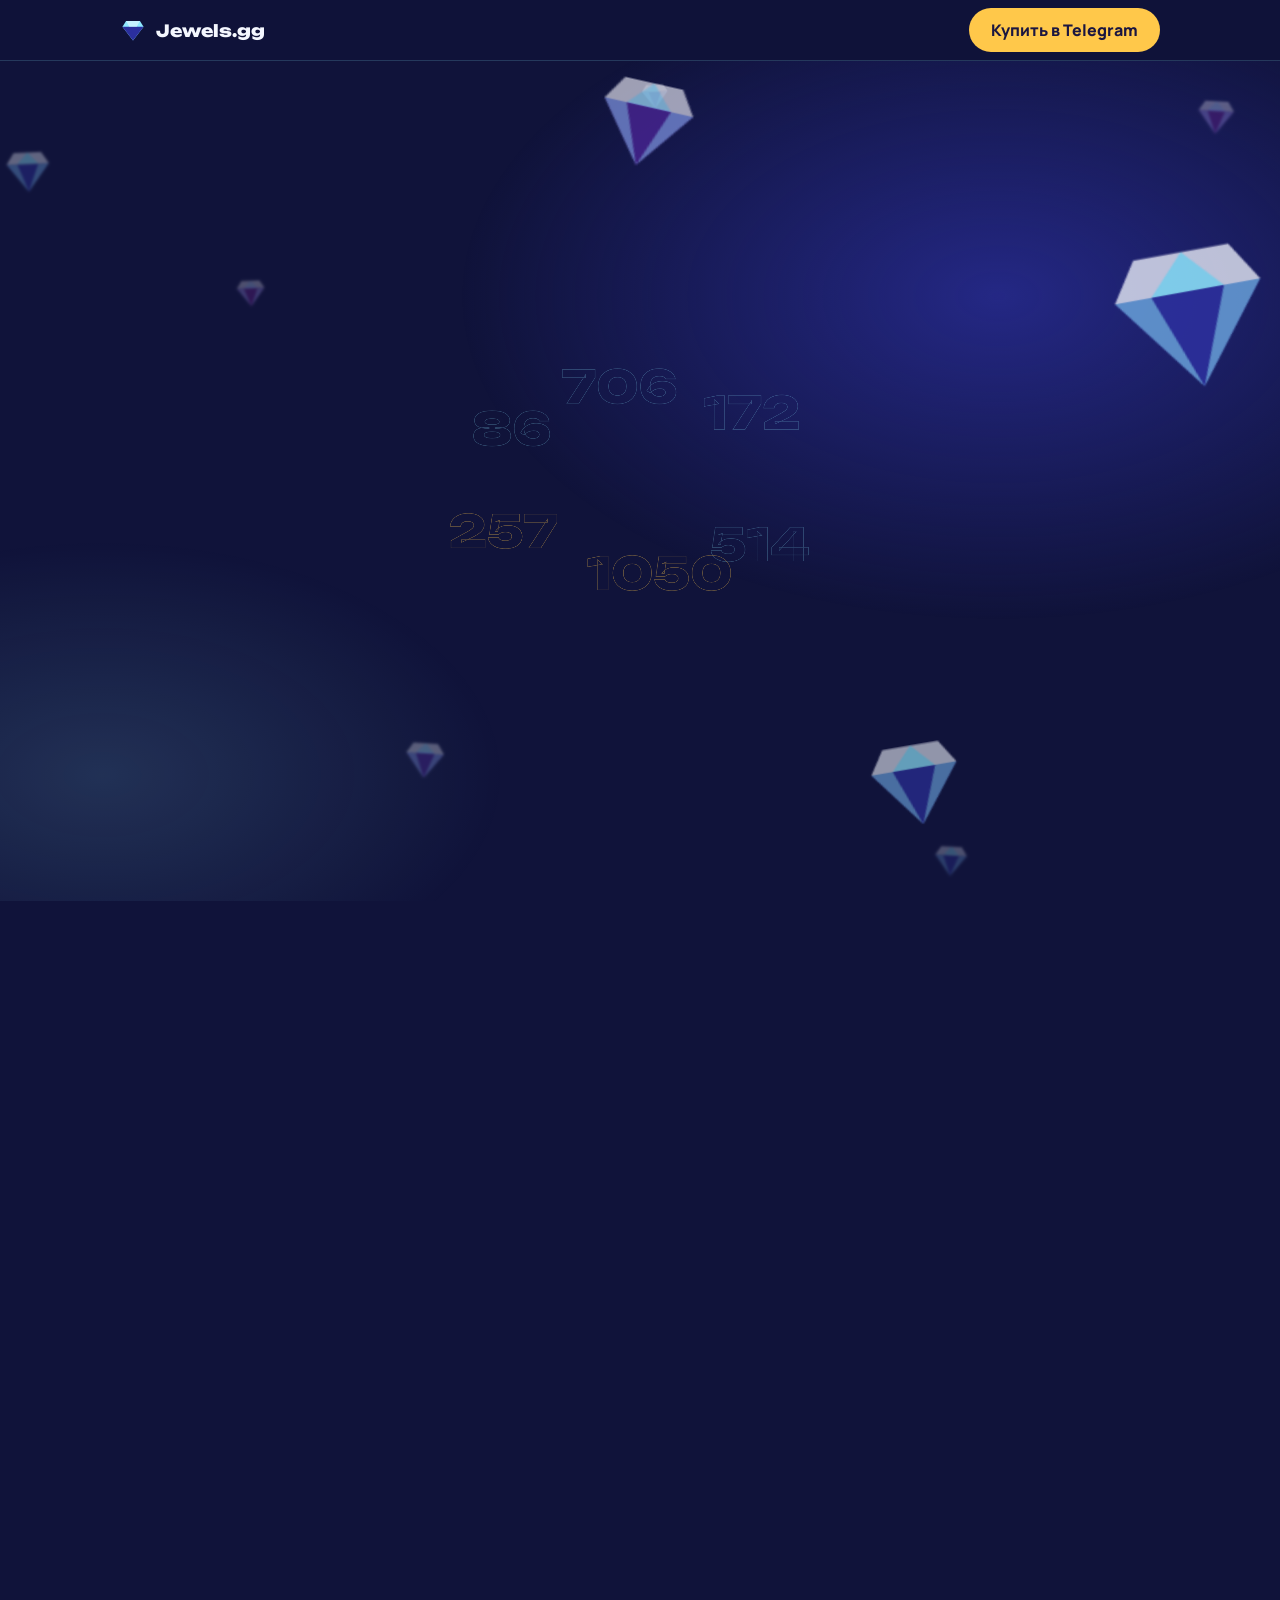
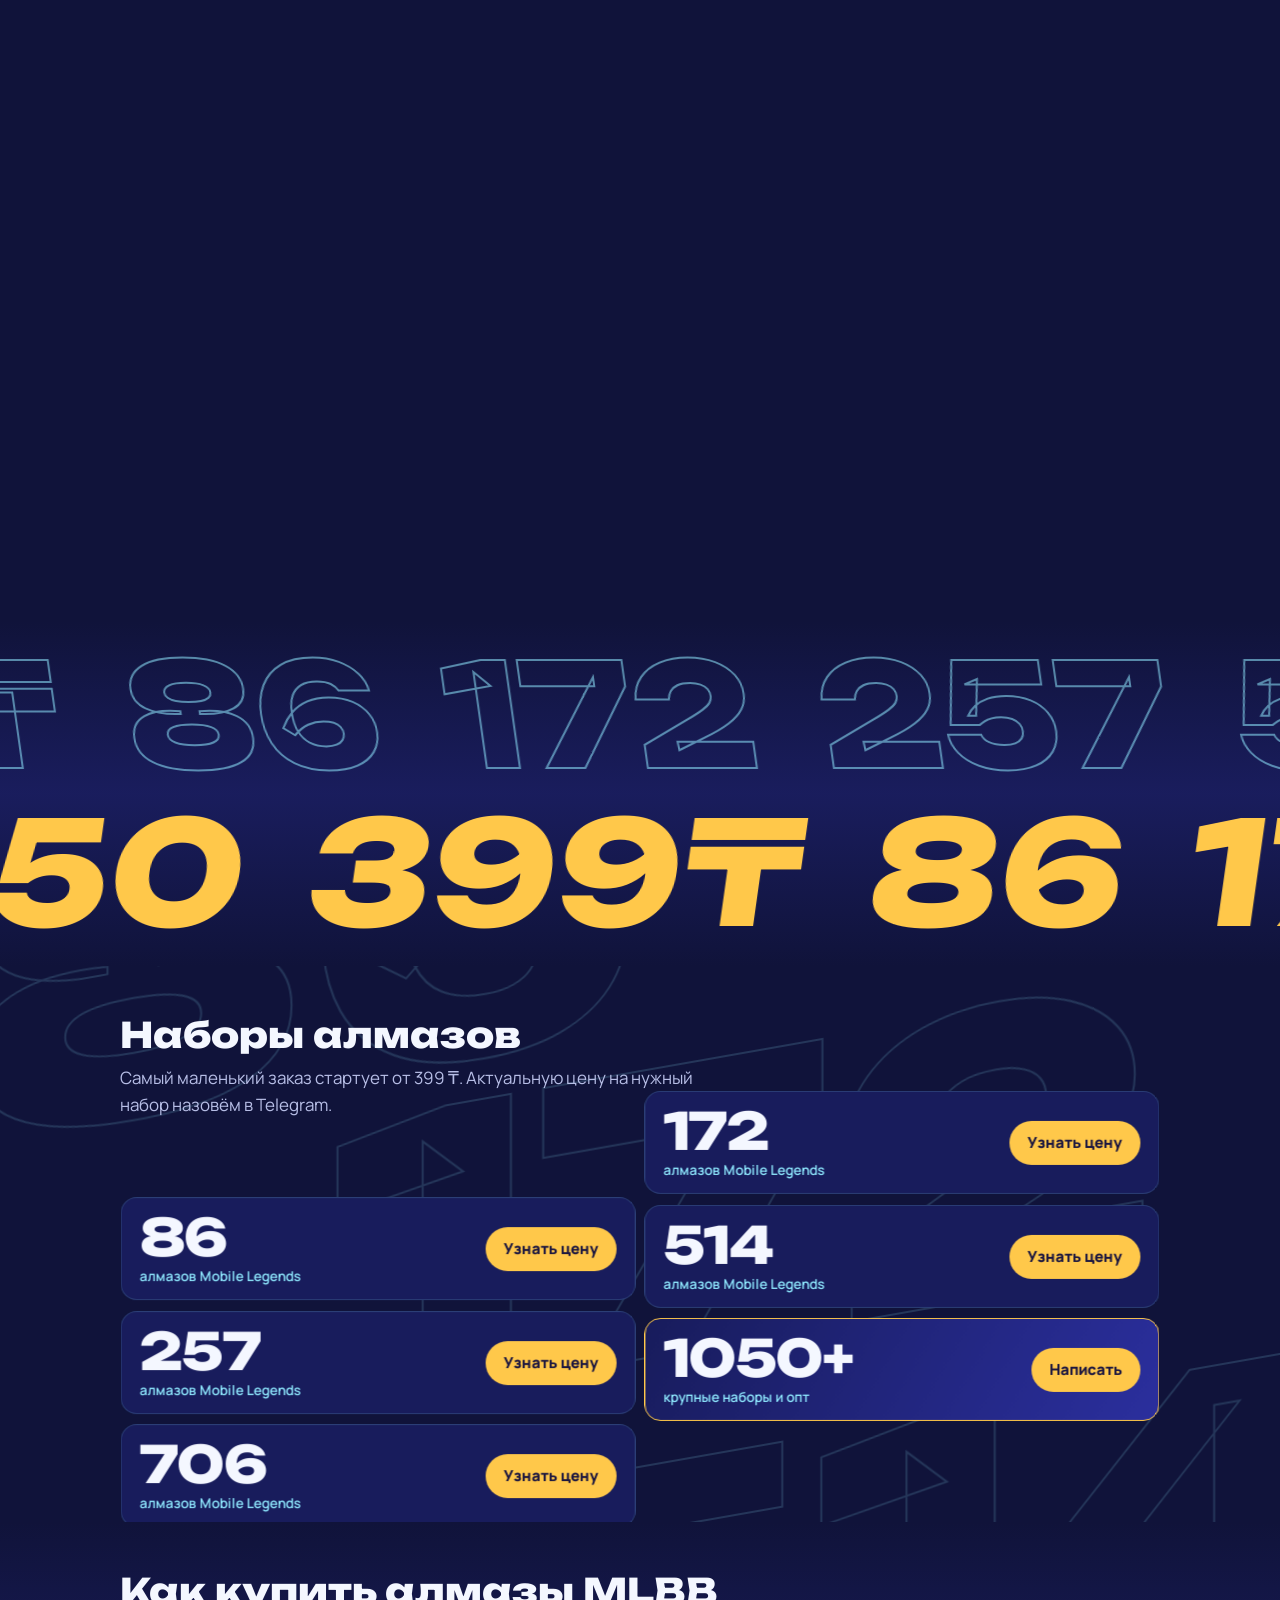
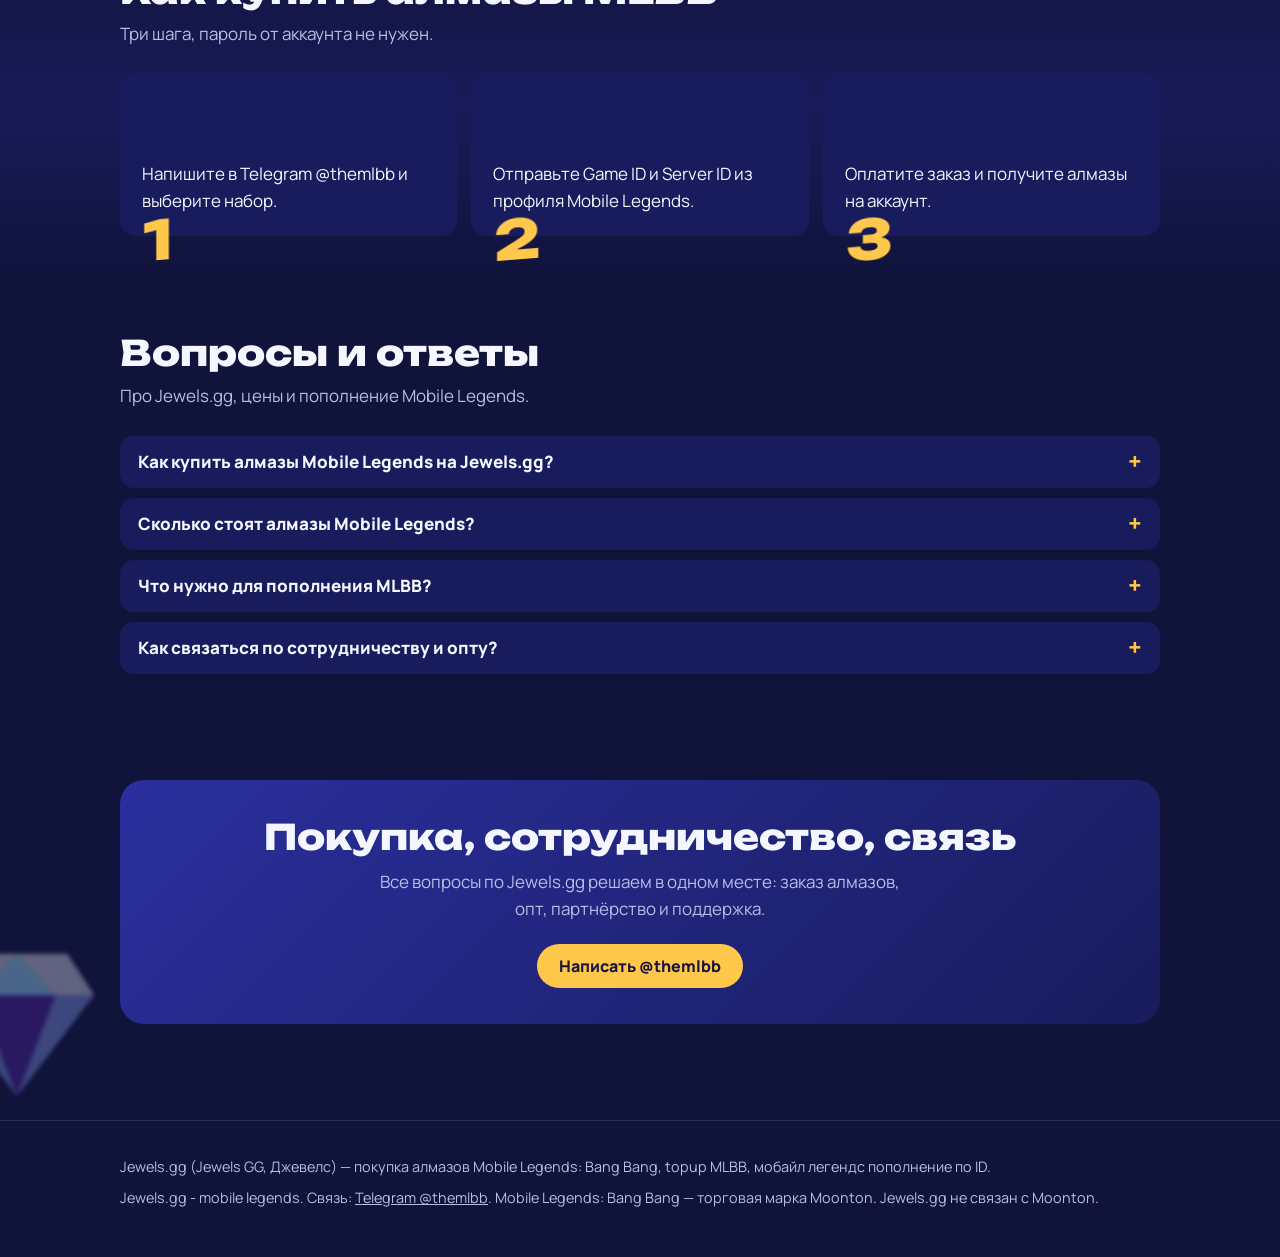
==== commit 6af6f1aa: "Add files via upload" ====
--- a/index.html
+++ b/index.html
@@ -2,299 +2,223 @@
 <html lang="ru">
 <head>
 <meta charset="utf-8">
-<meta name="viewport" content="width=device-width, initial-scale=1">
-<title>Jewels.gg — алмазы Mobile Legends, звёзды и Premium для Telegram</title>
-<meta name="description" content="Jewels.gg: алмазы Mobile Legends для Глобала, Турции и России, звёзды и Premium для Telegram. Оплата в тенге, заказ в Telegram-боте.">
-<meta property="og:title" content="Jewels.gg — алмазы Mobile Legends и Telegram Premium">
-<meta property="og:description" content="Пополнение игр и Telegram в тенге. Заказ оформляется в боте @jewelsstorebot.">
-<link rel="icon" href="data:image/svg+xml,%3Csvg xmlns='http://www.w3.org/2000/svg' viewBox='0 0 100 100'%3E%3Ctext y='.9em' font-size='90'%3E💎%3C/text%3E%3C/svg%3E">
+<meta name="viewport" content="width=device-width, initial-scale=1, viewport-fit=cover">
+<title>Jewels.gg - mobile legends | Купить алмазы MLBB от 399 ₸</title>
+<meta name="description" content="Jewels.gg (Jewels GG, Джевелс) — купить алмазы Mobile Legends (мобайл легендс, MLBB) от 399 ₸. Быстрое пополнение по ID, заказ и вопросы в Telegram @themlbb.">
+<meta name="keywords" content="jewels.gg, jewels gg, jewels, джевелс, джевелс gg, купить алмазы mobile legends, алмазы мобайл легендс, topup mlbb, mlbb topup, mobile legends top up, покупка алмазов mobile legends, донат mobile legends, пополнение mlbb, алмазы mlbb Казахстан">
+<meta name="robots" content="index, follow, max-image-preview:large">
+<meta name="theme-color" content="#10133A">
+<link rel="canonical" href="https://jewels.gg/">
+<link rel="alternate" hreflang="ru" href="https://jewels.gg/">
+<link rel="alternate" hreflang="x-default" href="https://jewels.gg/">
+<meta property="og:type" content="website">
+<meta property="og:site_name" content="Jewels.gg">
+<meta property="og:locale" content="ru_RU">
+<meta property="og:title" content="Jewels.gg - mobile legends | Алмазы MLBB от 399 ₸">
+<meta property="og:description" content="Купить алмазы Mobile Legends от 399 ₸. Заказ и сотрудничество: Telegram @themlbb.">
+<meta property="og:url" content="https://jewels.gg/">
+<meta property="og:image" content="https://jewels.gg/og.png">
+<meta name="twitter:card" content="summary_large_image">
+<link rel="icon" href="data:image/svg+xml,%3Csvg xmlns='http://www.w3.org/2000/svg' viewBox='0 0 64 64'%3E%3Cpath d='M32 58 6 24l9-14h34l9 14z' fill='%238FE9FF'/%3E%3Cpath d='M6 24h52L32 58z' fill='%232B2F9E'/%3E%3C/svg%3E">
 <link rel="preconnect" href="https://fonts.googleapis.com">
 <link rel="preconnect" href="https://fonts.gstatic.com" crossorigin>
-<link href="https://fonts.googleapis.com/css2?family=Onest:wght@400;500;700&family=Playfair+Display:wght@600;700&display=swap" rel="stylesheet">
+<link href="https://fonts.googleapis.com/css2?family=Unbounded:wght@500;800&family=Manrope:wght@400;600;800&display=swap" rel="stylesheet">
+<script type="application/ld+json">
+{"@context":"https://schema.org","@graph":[
+{"@type":"Organization","@id":"https://jewels.gg/#org","name":"Jewels.gg","alternateName":["Jewels GG","Jewels","Джевелс"],"url":"https://jewels.gg/","sameAs":["https://t.me/themlbb"],"contactPoint":{"@type":"ContactPoint","contactType":"customer support","url":"https://t.me/themlbb","availableLanguage":["ru","kk"]}},
+{"@type":"WebSite","@id":"https://jewels.gg/#site","url":"https://jewels.gg/","name":"Jewels.gg - mobile legends","inLanguage":"ru","publisher":{"@id":"https://jewels.gg/#org"}},
+{"@type":"Product","name":"Алмазы Mobile Legends: Bang Bang (MLBB)","description":"Пополнение алмазов Mobile Legends по Game ID и Server ID.","brand":{"@id":"https://jewels.gg/#org"},"offers":{"@type":"AggregateOffer","priceCurrency":"KZT","lowPrice":"399","availability":"https://schema.org/InStock","url":"https://jewels.gg/"}},
+{"@type":"FAQPage","mainEntity":[
+{"@type":"Question","name":"Как купить алмазы Mobile Legends на Jewels.gg?","acceptedAnswer":{"@type":"Answer","text":"Напишите в Telegram @themlbb, выберите набор, отправьте Game ID и Server ID, оплатите заказ и получите алмазы на аккаунт."}},
+{"@type":"Question","name":"Сколько стоят алмазы Mobile Legends?","acceptedAnswer":{"@type":"Answer","text":"Цены на алмазы Mobile Legends начинаются от 399 тенге. Актуальный прайс по всем наборам — в Telegram @themlbb."}},
+{"@type":"Question","name":"Что нужно для пополнения MLBB?","acceptedAnswer":{"@type":"Answer","text":"Только Game ID и Server ID из профиля игры. Пароль от аккаунта не нужен."}},
+{"@type":"Question","name":"Как связаться по сотрудничеству и опту?","acceptedAnswer":{"@type":"Answer","text":"По сотрудничеству, оптовым заказам и любым вопросам пишите в Telegram @themlbb."}}
+]}]}
+</script>
 <style>
-:root{
-  --bg:#03211c; --deep:#06352c; --line:#12493d;
-  --emerald:#19b98a; --mint:#9ff2d0; --gold:#f0ce7a; --gold2:#d29a3c;
-  --text:#f2fbf6; --mute:#8fb5a7;
-  --display:"Playfair Display",Georgia,"Times New Roman",serif;
-  --body:"Onest",system-ui,-apple-system,"Segoe UI",Arial,sans-serif;
-}
+:root{--night:#10133A;--deep:#181C5C;--royal:#2B2F9E;--ice:#8FE9FF;--pearl:#F4F7FF;--gold:#FFC84A;--mute:#B7BEE6;
+--display:"Unbounded","Arial Black",system-ui,sans-serif;--body:"Manrope",system-ui,-apple-system,"Segoe UI",Arial,sans-serif}
 *{box-sizing:border-box;margin:0}
-html{scroll-behavior:smooth}
-body{background:var(--bg);color:var(--text);font:400 17px/1.65 var(--body);overflow-x:hidden;
-  background-image:
-   radial-gradient(50rem 36rem at 90% 0%,rgba(25,185,138,.22),transparent 62%),
-   radial-gradient(34rem 26rem at 0% 55%,rgba(240,206,122,.07),transparent 62%)}
+html{scroll-behavior:smooth;scroll-padding-top:72px}
+body{background:var(--night);color:var(--pearl);font:400 1.0625rem/1.6 var(--body);padding:env(safe-area-inset-top) 0 env(safe-area-inset-bottom);-webkit-font-smoothing:antialiased}
 a{color:inherit}
-:focus-visible{outline:3px solid var(--gold);outline-offset:3px;border-radius:8px}
-.wrap{max-width:1080px;margin:0 auto;padding:0 24px}
-
-header{display:flex;justify-content:space-between;align-items:center;padding:24px 0}
-.logo{font:700 26px var(--display);text-decoration:none;letter-spacing:.005em}
-.logo i{font-style:normal;color:var(--gold)}
-header nav{display:flex;gap:26px;font-size:15px;color:var(--mute)}
-header nav a{text-decoration:none}
-header nav a:hover{color:var(--text)}
-
-.hero{display:grid;grid-template-columns:1.1fr .9fr;gap:32px;align-items:center;padding:40px 0 64px}
-h1{font:700 clamp(34px,5.4vw,60px)/1.06 var(--display);letter-spacing:-.015em;max-width:12em}
-.lead{margin:24px 0 34px;color:var(--mute);max-width:33em;font-size:18px}
-.cta-row{display:flex;flex-wrap:wrap;gap:14px}
-.btn{display:inline-flex;align-items:center;gap:10px;padding:16px 28px;border-radius:14px;
-  font:700 16px var(--body);text-decoration:none;transition:transform .15s,box-shadow .15s,border-color .15s}
-.btn.main{background:linear-gradient(135deg,var(--gold),var(--gold2));color:#2a1c04;
-  box-shadow:0 12px 34px -12px rgba(240,206,122,.7),inset 0 1px 0 rgba(255,255,255,.45)}
-.btn.main:hover{transform:translateY(-2px);box-shadow:0 18px 40px -12px rgba(240,206,122,.85),inset 0 1px 0 rgba(255,255,255,.45)}
-.btn.ghost{border:1px solid var(--line);color:var(--text)}
-.btn.ghost:hover{border-color:var(--mint)}
-.btn svg{width:21px;height:21px;fill:currentColor}
-.note{margin-top:18px;font-size:14px;color:var(--mute)}
-
-.gemwrap{position:relative;justify-self:center;width:100%;max-width:420px}
-.gemwrap::before{content:"";position:absolute;inset:8%;border-radius:50%;
-  background:radial-gradient(circle,rgba(25,185,138,.45),transparent 68%);filter:blur(28px)}
-#gem{position:relative;width:100%;display:block;filter:drop-shadow(0 28px 40px rgba(0,0,0,.45))}
-#gem polygon{opacity:0;animation:lit .8s ease forwards;animation-delay:calc(var(--i)*70ms)}
-@keyframes lit{from{opacity:0}to{opacity:1}}
-.sweep{fill:url(#sw);transform:translateX(-300px);animation:sw 1.6s ease-in-out 1.5s 1 forwards}
-@keyframes sw{to{transform:translateX(520px)}}
-
-.facts{display:grid;grid-template-columns:repeat(3,1fr);border-top:1px solid var(--line);border-bottom:1px solid var(--line)}
-.facts div{padding:22px 24px;border-left:1px solid var(--line)}
-.facts div:first-child{padding-left:0;border-left:0}
-.facts b{display:block;font:600 22px var(--display);color:var(--gold)}
-.facts span{font-size:15px;color:var(--mute)}
-
-section{padding:72px 0 8px}
-h2{font:700 clamp(28px,3.8vw,40px)/1.15 var(--display);letter-spacing:-.01em;margin-bottom:12px}
-.sub{color:var(--mute);max-width:36em;margin-bottom:38px}
-
-.steps{list-style:none;padding:0;display:grid;grid-template-columns:repeat(3,1fr);counter-reset:s}
-.steps li{counter-increment:s;padding:0 30px;border-left:1px solid var(--line)}
-.steps li:first-child{padding-left:0;border-left:0}
-.steps li::before{content:counter(s);display:block;font:700 56px/1 var(--display);color:transparent;
-  -webkit-text-stroke:1.5px var(--emerald);margin-bottom:14px}
-.steps b{display:block;font-size:19px;margin-bottom:6px}
-.steps span{color:var(--mute);font-size:16px}
-
-.fine{margin-top:28px;font-size:14px;color:var(--mute)}
-
-
-.hero{position:relative}
-.hero::before{content:"";position:absolute;right:-14%;top:-10%;width:74%;aspect-ratio:1;z-index:-1;pointer-events:none;
-  background:repeating-conic-gradient(from 18deg at 50% 50%,rgba(159,242,208,.075) 0 7.5deg,transparent 7.5deg 15deg);
-  -webkit-mask:radial-gradient(circle,#000 18%,transparent 67%);mask:radial-gradient(circle,#000 18%,transparent 67%)}
-
-.tabs{display:inline-flex;flex-wrap:wrap;gap:6px;padding:6px;margin-bottom:24px;
-  border:1px solid var(--line);border-radius:18px;background:rgba(6,53,44,.7)}
-.tab{font:600 15px var(--body);color:var(--mute);background:none;border:0;padding:12px 22px;
-  border-radius:12px;cursor:pointer;transition:color .15s,background .15s}
-.tab:hover{color:var(--text)}
-.tab[aria-selected=true]{background:linear-gradient(135deg,var(--gold),var(--gold2));color:#2a1c04;
-  box-shadow:0 6px 18px -8px rgba(240,206,122,.8)}
-.board{padding:32px 36px 6px;border:1px solid var(--line);border-radius:26px;
-  background:linear-gradient(160deg,rgba(10,74,60,.5),rgba(6,53,44,.2))}
-.panel{animation:swap .35s ease}
-@keyframes swap{from{opacity:0;transform:translateY(8px)}to{opacity:1;transform:none}}
-.group{margin-bottom:30px}
-.group h3{font:600 21px var(--display);color:var(--gold);margin-bottom:14px}
-.grid{display:grid;grid-template-columns:repeat(2,1fr);column-gap:56px;border-top:1px solid var(--line)}
-.row{display:flex;justify-content:space-between;align-items:baseline;gap:16px;padding:14px 8px;
-  margin:0 -8px;border-bottom:1px solid var(--line);border-radius:6px;transition:background .15s}
-.row:hover{background:rgba(159,242,208,.06)}
-.nm b{font-weight:700;font-size:18px}
-.nm em{font-style:normal;color:var(--gold);margin-left:5px;font-size:15px;font-weight:500}
-.nm small{color:var(--mute);margin-left:8px;font-size:14px}
-.pr{font-weight:700;color:var(--mint);white-space:nowrap;font-size:17px}
-.fine{margin:6px 0 0;font-size:14px;color:var(--mute)}
-@media(max-width:820px){
-  .tabs{display:flex}.tab{flex:1;padding:11px 8px;font-size:14px;text-align:center}
-  .board{padding:22px 20px 2px}
-  .grid{grid-template-columns:1fr}
-}
-@media(prefers-reduced-motion:reduce){.panel{animation:none}}
-
-.final{margin-top:72px;padding:44px 40px;border-radius:24px;display:flex;flex-wrap:wrap;gap:24px;
-  align-items:center;justify-content:space-between;
-  background:linear-gradient(120deg,var(--deep),#0a4a3c);border:1px solid var(--line)}
-.final h2{margin-bottom:6px}
-.final .sub{margin:0}
-footer{margin-top:64px;padding:32px 0 56px;border-top:1px solid var(--line);color:var(--mute);font-size:15px;
-  display:flex;flex-wrap:wrap;gap:12px 28px;justify-content:space-between}
-footer nav{display:flex;gap:22px;flex-wrap:wrap}
-footer a{text-decoration:none}
-footer a:hover{color:var(--text)}
-
-@media(max-width:820px){
-  .hero{grid-template-columns:1fr;padding-top:16px}
-  .gemwrap{max-width:240px;order:-1;justify-self:start}
-  .facts,.steps,  .facts div{padding:16px 0;border-left:0;border-top:1px solid var(--line)}
-  .facts div:first-child{border-top:0}
-  .steps{gap:30px}.steps li{padding:0;border-left:0}
-    .final{padding:32px 24px}
-  header nav a:not(.keep){display:none}
-}
-@media(prefers-reduced-motion:reduce){
-  #gem polygon{animation:none;opacity:1}.sweep{animation:none;display:none}
-  html{scroll-behavior:auto}.btn{transition:none}
-}
+:focus-visible{outline:3px solid var(--gold);outline-offset:3px;border-radius:6px}
+.wrap{max-width:1080px;margin:0 auto;padding:0 20px}
+header{position:sticky;top:0;z-index:5;background:rgba(16,19,58,.92);backdrop-filter:blur(10px);border-bottom:1px solid rgba(143,233,255,.18)}
+header .wrap{display:flex;align-items:center;justify-content:space-between;height:60px}
+.logo{display:flex;align-items:center;gap:10px;font:800 1.05rem var(--display);text-decoration:none}
+.logo svg{width:26px;height:26px}
+.btn{display:inline-flex;align-items:center;justify-content:center;gap:8px;min-height:44px;padding:0 22px;border-radius:999px;background:var(--gold);color:#1B1640;font:800 1rem var(--body);text-decoration:none;cursor:pointer;border:0;transition:transform .15s,background .15s}
+.btn:hover{background:#FFD97A;transform:translateY(-2px)}
+.btn.ghost{background:transparent;color:var(--ice);border:2px solid rgba(143,233,255,.45)}
+.btn.ghost:hover{background:rgba(143,233,255,.12)}
+.hero{padding:56px 0 40px;overflow:hidden}
+.hero p.lead{color:var(--mute);max-width:46ch;margin-top:18px}
+h1{font-family:var(--display);font-weight:500;font-size:clamp(1.05rem,3.6vw,1.6rem);line-height:1.3;color:var(--ice)}
+h1 .big{display:block;font-weight:800;font-size:clamp(5.2rem,27vw,17rem);line-height:.95;letter-spacing:-.04em;margin-top:6px;
+background:linear-gradient(100deg,var(--pearl) 20%,var(--ice) 45%,var(--pearl) 55%,var(--ice) 80%);background-size:220% 100%;-webkit-background-clip:text;background-clip:text;color:transparent;animation:glint 5s ease-in-out 1s 2}
+h1 .big small{font-size:.38em;letter-spacing:0;margin-left:.08em;color:var(--gold);-webkit-text-fill-color:var(--gold)}
+@keyframes glint{0%{background-position:120% 0}100%{background-position:-60% 0}}
+.cta{display:flex;flex-wrap:wrap;gap:12px;margin-top:28px}
+section{padding:48px 0}
+h2{font:800 clamp(1.4rem,4.4vw,2.2rem)/1.2 var(--display);margin-bottom:8px}
+.sub{color:var(--mute);margin-bottom:26px;max-width:60ch}
+.packs{list-style:none;padding:0;display:grid;gap:10px}
+.packs li{display:grid;grid-template-columns:1fr auto;align-items:center;gap:12px;background:var(--deep);border:1px solid rgba(143,233,255,.16);border-radius:16px;padding:14px 18px}
+.packs .n{font:800 clamp(2rem,8vw,3.2rem)/1 var(--display);color:var(--pearl);letter-spacing:-.03em}
+.packs .n span{display:block;font:600 .85rem var(--body);color:var(--ice);letter-spacing:0;margin-top:4px}
+.packs .btn{min-height:44px;padding:0 18px;font-size:.95rem}
+.packs li.top{border-color:var(--gold);background:linear-gradient(120deg,var(--deep),var(--royal))}
+.steps{list-style:none;padding:0;display:grid;gap:14px;grid-template-columns:repeat(auto-fit,minmax(240px,1fr))}
+.steps li{background:var(--deep);border-radius:16px;padding:22px}
+.steps b{display:block;font:800 3.4rem/1 var(--display);color:var(--gold);margin-bottom:10px}
+details{background:var(--deep);border-radius:14px;margin-bottom:10px;padding:0 18px}
+summary{cursor:pointer;min-height:52px;display:flex;align-items:center;font-weight:800;list-style:none}
+summary::-webkit-details-marker{display:none}
+summary::after{content:"+";margin-left:auto;color:var(--gold);font-size:1.5rem}
+details[open] summary::after{content:"−"}
+details p{padding-bottom:16px;color:var(--mute)}
+.contact{background:linear-gradient(135deg,var(--royal),var(--deep));border-radius:24px;padding:36px 24px;text-align:center}
+.contact p{color:var(--mute);margin:10px auto 22px;max-width:52ch}
+footer{padding:34px 0 48px;color:var(--mute);font-size:.9rem;border-top:1px solid rgba(143,233,255,.14)}
+footer p+p{margin-top:8px}
+@media(min-width:760px){.packs{grid-template-columns:1fr 1fr}.hero{padding:88px 0 56px}}
+
+.hero,section{position:relative;overflow:clip}
+.wrap{position:relative;z-index:1}
+.hero{display:flex;align-items:center;min-height:calc(100svh - 60px);background:radial-gradient(60% 55% at 78% 28%,rgba(43,47,158,.75),transparent 70%),radial-gradient(45% 40% at 8% 85%,rgba(143,233,255,.14),transparent 70%)}
+.hero>.wrap{width:100%;will-change:transform,opacity}
+.gems{position:absolute;inset:0;pointer-events:none}
+.gem{position:absolute;display:block;width:var(--w);height:auto;aspect-ratio:1;opacity:var(--o,1);filter:blur(var(--b,0px)) hue-rotate(var(--h,0deg));will-change:transform}
+.ghosts{position:absolute;inset:0;pointer-events:none}
+.ghosts span{position:absolute;font:800 clamp(8rem,32vw,24rem)/1 var(--display);color:transparent;-webkit-text-stroke:2px rgba(143,233,255,.16);will-change:transform}
+h1 .big{will-change:transform}
+.packs li,.steps b{will-change:transform}
+#how{background:linear-gradient(180deg,transparent,rgba(43,47,158,.3) 50%,transparent)}
+#contact{padding-bottom:96px}
+@media(prefers-reduced-motion:reduce){*{animation:none!important;transition:none!important;scroll-behavior:auto!important}}
+
+.hero{display:block;min-height:0;height:240svh;padding:0;background:none}
+.stage{position:sticky;top:60px;height:calc(100svh - 60px);display:flex;align-items:center;overflow:clip;perspective:900px;background:radial-gradient(60% 55% at 78% 28%,rgba(43,47,158,.75),transparent 70%),radial-gradient(45% 40% at 8% 85%,rgba(143,233,255,.14),transparent 70%)}
+.stage>.wrap{width:100%;transform-origin:28% 52%;will-change:transform,opacity}
+.nums{position:absolute;inset:0;pointer-events:none}
+.nums span{position:absolute;left:50%;top:50%;font:800 clamp(3.2rem,13vw,9rem)/1 var(--display);color:transparent;-webkit-text-stroke:2px rgba(143,233,255,.7);opacity:0;will-change:transform,opacity}
+.nums span:nth-child(3n){-webkit-text-stroke-color:var(--gold)}
+.belt{overflow:clip;padding:14px 0;background:linear-gradient(180deg,transparent,rgba(43,47,158,.35),transparent)}
+.belt .row{display:flex;width:max-content;white-space:nowrap;font:800 clamp(4rem,14vw,9rem)/1.1 var(--display);will-change:transform}
+.belt .row span{padding-right:.45em}
+.belt .row:first-child span{color:transparent;-webkit-text-stroke:2px rgba(143,233,255,.55)}
+.belt .row:last-child span{color:var(--gold)}
+.packs{perspective:1000px}
+.packs li{position:relative;overflow:hidden;transform:perspective(900px) rotateX(var(--rx,0deg)) rotateY(var(--ry,0deg));transition:transform .25s ease-out}
+.packs li::after{content:"";position:absolute;inset:0;pointer-events:none;opacity:var(--go,0);transition:opacity .25s;background:radial-gradient(240px circle at var(--gx,50%) var(--gy,50%),rgba(143,233,255,.22),transparent 60%)}
+@media(prefers-reduced-motion:reduce){.hero{height:auto}.stage{position:relative;height:auto;min-height:calc(100svh - 60px);padding:56px 0}}
 </style>
 </head>
 <body>
-<div class="wrap">
-  <header>
-    <a class="logo" href="#">Jewels<i>.gg</i></a>
-    <nav>
-      <a href="#prices">Цены</a>
-      <a href="#how">Как это работает</a>
-      <a class="keep" href="https://t.me/jewels_reviews">Отзывы</a>
-    </nav>
-  </header>
-
-  <main>
-    <div class="hero">
-      <div>
-        <h1>Алмазы Mobile Legends и Telegram Premium в тенге</h1>
-        <p class="lead">Пополняйте Mobile Legends в регионах Глобал, Турция и Россия, покупайте звёзды и Premium для Telegram. Оплата через Kaspi или Freedom, заказ оформляется в боте.</p>
-        <div class="cta-row">
-          <a class="btn main" href="https://t.me/jewelsstorebot">
-            <svg viewBox="0 0 24 24" aria-hidden="true"><path d="M9.78 18.65l.28-4.23 7.68-6.92c.34-.31-.07-.46-.52-.19L7.74 13.3 3.64 12c-.88-.25-.89-.86.2-1.3l15.97-6.16c.73-.33 1.43.18 1.15 1.3l-2.72 12.81c-.19.91-.74 1.13-1.5.71L12.6 16.3l-1.99 1.93c-.23.23-.42.42-.83.42z"/></svg>
-            Открыть бота в Telegram
-          </a>
-          <a class="btn ghost" href="https://t.me/jewels_gg">Наш канал</a>
-        </div>
-        <p class="note">Алмазы обычно приходят в течение нескольких минут.</p>
-      </div>
-
-      <div class="gemwrap">
-        <svg id="gem" viewBox="0 0 400 400" role="img" aria-label="Изумруд в ступенчатой огранке">
-          <defs>
-            <linearGradient id="tbl" x1="0" y1="0" x2="1" y2="1">
-              <stop offset="0" stop-color="#d9fff0"/><stop offset=".5" stop-color="#5fe0b4"/><stop offset="1" stop-color="#0c7a5c"/>
-            </linearGradient>
-            <linearGradient id="sw" x1="0" y1="0" x2="1" y2="0">
-              <stop offset="0" stop-color="#fff" stop-opacity="0"/><stop offset=".5" stop-color="#fff" stop-opacity=".55"/><stop offset="1" stop-color="#fff" stop-opacity="0"/>
-            </linearGradient>
-            <clipPath id="cut"><polygon points="120,40 280,40 360,120 360,280 280,360 120,360 40,280 40,120"/></clipPath>
-          </defs>
-          <g id="facets"></g>
-          <rect class="sweep" x="0" y="0" width="90" height="400" clip-path="url(#cut)" transform="skewX(-18)"/>
-        </svg>
-      </div>
-    </div>
-
-    <div class="facts">
-      <div><b>3 региона</b><span>Глобал, Турция, Россия</span></div>
-      <div><b>Оплата в тенге</b><span>Kaspi и Freedom</span></div>
-      <div><b>Круглосуточно</b><span>Бот принимает заказы без выходных</span></div>
-    </div>
-
-    <section id="how">
-      <h2>Заказ за три шага</h2>
-      <p class="sub">Всё происходит внутри Telegram, сайт нужен только чтобы найти бота.</p>
-      <ol class="steps">
-        <li><b>Откройте бота</b><span>Нажмите «Открыть бота в Telegram» и отправьте /start.</span></li>
-        <li><b>Пополните кошелёк</b><span>Введите сумму, оплатите по реквизитам и отправьте чек. Баланс обновится после проверки.</span></li>
-        <li><b>Выберите пакет</b><span>Укажите игровой ID в формате 123456789 (12345) и подтвердите заказ. ID можно сохранить в кошельке.</span></li>
-      </ol>
-    </section>
-
-    <section id="prices">
-      <h2>Цены</h2>
-      <p class="sub">Выберите регион. Все цены в тенге, актуальные всегда в боте.</p>
-      <div class="tabs" role="tablist" aria-label="Регион">
-        <button class="tab" role="tab" data-k="global" aria-selected="true">🌍 Глобал</button>
-        <button class="tab" role="tab" data-k="turkey" aria-selected="false">🇹🇷 Турция</button>
-        <button class="tab" role="tab" data-k="russia" aria-selected="false">🇷🇺 Россия</button>
-        <button class="tab" role="tab" data-k="telegram" aria-selected="false">✈️ Telegram</button>
-      </div>
-      <div class="board"><div id="panel" class="panel" role="tabpanel"></div></div>
-    </section>
-
-    <div class="final">
-      <div>
-        <h2>Готовы пополнить?</h2>
-        <p class="sub">Если возникнут вопросы, поддержка ответит в Telegram.</p>
-      </div>
-      <a class="btn main" href="https://t.me/jewelsstorebot">Открыть бота в Telegram</a>
-    </div>
-  </main>
-
-  <footer>
-    <span>© Jewels.gg</span>
-    <nav>
-      <a href="https://t.me/jewelsstorebot">Бот</a>
-      <a href="https://t.me/jewels_gg">Канал</a>
-      <a href="https://t.me/jewels_reviews">Отзывы</a>
-      <a href="https://t.me/themlbb">Поддержка</a>
-    </nav>
-  </footer>
+<svg width="0" height="0" style="position:absolute" aria-hidden="true"><symbol id="gem" viewBox="0 0 64 64"><path d="M6 24h52L32 58z" fill="#2B2F9E"/><path d="M6 24h13l13 34zM58 24H45L32 58z" fill="#8FE9FF" fill-opacity=".6"/><path d="M15 10h34l9 14H6z" fill="#F4F7FF" fill-opacity=".88"/><path d="M19 24l13-14 13 14z" fill="#8FE9FF"/></symbol></svg>
+<header><div class="wrap">
+<a class="logo" href="/" aria-label="Jewels.gg - на главную"><svg viewBox="0 0 64 64" aria-hidden="true"><path d="M32 58 6 24l9-14h34l9 14z" fill="#8FE9FF"/><path d="M6 24h52L32 58z" fill="#2B2F9E"/><path d="M15 10l8 14h18l8-14z" fill="#F4F7FF" opacity=".55"/></svg>Jewels.gg</a>
+<a class="btn" href="https://t.me/themlbb" rel="noopener">Купить в Telegram</a>
+</div></header>
+
+<main>
+<div class="hero"><div class="stage"><div class="wrap" id="txt">
+<h1>Алмазы Mobile Legends <span class="big">от 399<small>₸</small></span></h1>
+<p class="lead">Jewels.gg: пополнение алмазов MLBB по Game ID. Выбираете набор, пишете в Telegram, получаете алмазы на аккаунт.</p>
+<div class="cta">
+<a class="btn" href="https://t.me/themlbb?text=%D0%A5%D0%BE%D1%87%D1%83%20%D0%BA%D1%83%D0%BF%D0%B8%D1%82%D1%8C%20%D0%B0%D0%BB%D0%BC%D0%B0%D0%B7%D1%8B%20MLBB" rel="noopener">Заказать алмазы</a>
+<a class="btn ghost" href="#packs">Наборы</a>
 </div>
-
+</div></div></div>
+
+<div class="belt" aria-hidden="true"><div class="row"></div><div class="row"></div></div>
+
+<section id="packs"><div class="ghosts" aria-hidden="true"><span data-s="-.22" style="top:3%;left:-3%">86</span><span data-s=".2" style="top:34%;right:-6%">514</span><span data-s="-.12" style="bottom:1%;left:26%">172</span></div><div class="wrap">
+<h2>Наборы алмазов</h2>
+<p class="sub">Самый маленький заказ стартует от 399 ₸. Актуальную цену на нужный набор назовём в Telegram.</p>
+<!-- Когда будут готовы цены: замените текст кнопок на цену, например «399 ₸» -->
+<ul class="packs">
+<li><div class="n">86<span>алмазов Mobile Legends</span></div><a class="btn" href="https://t.me/themlbb?text=%D0%A5%D0%BE%D1%87%D1%83%2086%20%D0%B0%D0%BB%D0%BC%D0%B0%D0%B7%D0%BE%D0%B2%20MLBB" rel="noopener">Узнать цену</a></li>
+<li><div class="n">172<span>алмазов Mobile Legends</span></div><a class="btn" href="https://t.me/themlbb?text=%D0%A5%D0%BE%D1%87%D1%83%20172%20%D0%B0%D0%BB%D0%BC%D0%B0%D0%B7%D0%B0%20MLBB" rel="noopener">Узнать цену</a></li>
+<li><div class="n">257<span>алмазов Mobile Legends</span></div><a class="btn" href="https://t.me/themlbb?text=%D0%A5%D0%BE%D1%87%D1%83%20257%20%D0%B0%D0%BB%D0%BC%D0%B0%D0%B7%D0%BE%D0%B2%20MLBB" rel="noopener">Узнать цену</a></li>
+<li><div class="n">514<span>алмазов Mobile Legends</span></div><a class="btn" href="https://t.me/themlbb?text=%D0%A5%D0%BE%D1%87%D1%83%20514%20%D0%B0%D0%BB%D0%BC%D0%B0%D0%B7%D0%B0%20MLBB" rel="noopener">Узнать цену</a></li>
+<li><div class="n">706<span>алмазов Mobile Legends</span></div><a class="btn" href="https://t.me/themlbb?text=%D0%A5%D0%BE%D1%87%D1%83%20706%20%D0%B0%D0%BB%D0%BC%D0%B0%D0%B7%D0%BE%D0%B2%20MLBB" rel="noopener">Узнать цену</a></li>
+<li class="top"><div class="n">1050+<span>крупные наборы и опт</span></div><a class="btn" href="https://t.me/themlbb?text=%D0%9D%D1%83%D0%B6%D0%BD%D1%8B%20%D0%BA%D1%80%D1%83%D0%BF%D0%BD%D1%8B%D0%B5%20%D0%BD%D0%B0%D0%B1%D0%BE%D1%80%D1%8B%20%D0%B0%D0%BB%D0%BC%D0%B0%D0%B7%D0%BE%D0%B2%20MLBB" rel="noopener">Написать</a></li>
+</ul>
+</div></section>
+
+<section id="how"><div class="wrap">
+<h2>Как купить алмазы MLBB</h2>
+<p class="sub">Три шага, пароль от аккаунта не нужен.</p>
+<ol class="steps">
+<li><b>1</b>Напишите в Telegram @themlbb и выберите набор.</li>
+<li><b>2</b>Отправьте Game ID и Server ID из профиля Mobile Legends.</li>
+<li><b>3</b>Оплатите заказ и получите алмазы на аккаунт.</li>
+</ol>
+</div></section>
+
+<section id="faq"><div class="wrap">
+<h2>Вопросы и ответы</h2>
+<p class="sub">Про Jewels.gg, цены и пополнение Mobile Legends.</p>
+<details><summary>Как купить алмазы Mobile Legends на Jewels.gg?</summary><p>Напишите в Telegram @themlbb, выберите набор, отправьте Game ID и Server ID, оплатите заказ и получите алмазы на аккаунт.</p></details>
+<details><summary>Сколько стоят алмазы Mobile Legends?</summary><p>Цены начинаются от 399 тенге. Актуальный прайс по всем наборам пришлём в Telegram @themlbb.</p></details>
+<details><summary>Что нужно для пополнения MLBB?</summary><p>Только Game ID и Server ID из профиля игры. Пароль от аккаунта не нужен.</p></details>
+<details><summary>Как связаться по сотрудничеству и опту?</summary><p>По сотрудничеству, оптовым заказам и любым вопросам пишите в Telegram @themlbb.</p></details>
+</div></section>
+
+<section id="contact"><div class="wrap"><div class="contact">
+<h2>Покупка, сотрудничество, связь</h2>
+<p>Все вопросы по Jewels.gg решаем в одном месте: заказ алмазов, опт, партнёрство и поддержка.</p>
+<a class="btn" href="https://t.me/themlbb" rel="noopener">Написать @themlbb</a>
+</div></div></section>
+</main>
+
+<footer><div class="wrap">
+<p>Jewels.gg (Jewels GG, Джевелс) — покупка алмазов Mobile Legends: Bang Bang, topup MLBB, мобайл легендс пополнение по ID.</p>
+<p>Jewels.gg - mobile legends. Связь: <a href="https://t.me/themlbb" rel="noopener">Telegram @themlbb</a>. Mobile Legends: Bang Bang — торговая марка Moonton. Jewels.gg не связан с Moonton.</p>
+</div></footer>
 <script>
-// Изумруд в ступенчатой огранке: три вложенных восьмиугольника, грани между ними
-(function () {
-  var O = [[120,40],[280,40],[360,120],[360,280],[280,360],[120,360],[40,280],[40,120]];
-  var M = [[140,80],[260,80],[320,140],[320,260],[260,320],[140,320],[80,260],[80,140]];
-  var I = [[160,120],[240,120],[280,160],[280,240],[240,280],[160,280],[120,240],[120,160]];
-  var g = document.getElementById("facets"), NS = "http://www.w3.org/2000/svg", n = 0;
-  function poly(pts, fill) {
-    var p = document.createElementNS(NS, "polygon");
-    p.setAttribute("points", pts.map(function (q) { return q.join(","); }).join(" "));
-    p.setAttribute("fill", fill);
-    p.setAttribute("stroke", "rgba(255,255,255,.28)");
-    p.setAttribute("stroke-width", "1.1");
-    p.setAttribute("stroke-linejoin", "round");
-    p.style.setProperty("--i", n++);
-    g.appendChild(p);
-  }
-  function tone(i, base, span) {
-    var a = (i + .5) * Math.PI / 4 - Math.PI * 3 / 4;   // свет падает сверху слева
-    var l = base + span * (1 + Math.cos(a)) / 2;
-    return "hsl(158,68%," + l.toFixed(1) + "%)";
-  }
-  for (var i = 0; i < 8; i++) { var j = (i + 1) % 8; poly([O[i], O[j], M[j], M[i]], tone(i, 14, 34)); }
-  for (i = 0; i < 8; i++) { j = (i + 1) % 8; poly([M[i], M[j], I[j], I[i]], tone(i, 22, 36)); }
-  poly(I, "url(#tbl)");
-})();
-</script>
-
-<script>
-(function () {
-  var DATA = {"global":[{"t":"Алмазы","i":[["50+5",392],["78+8",618],["156+16",1253],["234+23",1783],["312+32",2404],["390+39",3015],["468+46",3571],["625+81",4825],["781+97",6055],["859+104",6701],["937+113",7232],["1093+129",8656],["1250+162",9652],["1562+194",12317],["1860+335",14618],["2485+416",19445],["3099+589",24388],["3724+670",29217],["4649+883",36826],["7740+1548",61164]]},{"t":"Пропуски и наборы","i":[["Алмазный пропуск",763],["Сумеречный пропуск",4052],["Фаза пополнения (275)",1883],["Недельный Элитный Набор",392],["Месячный Эпический Набор",1975]]}],"turkey":[{"t":"Алмазы","i":[["40+4",355],["80+8",696],["121+12",1051],["201+20",1748],["449+45",3870],["897+144",7764],["2242+403",19254],["5122+1024",44478]]}],"russia":[{"t":"Алмазы","i":[["35",309],["55",476],["165",1468],["275",2398],["565",4799],["1155",9789],["1765",14689],["2975",24499],["6000",48949]]}],"telegram":[{"t":"Звёзды","i":[["50 ⭐",405],["75 ⭐",608],["100 ⭐",810],["150 ⭐",1215],["200 ⭐",1620],["250 ⭐",2025],["350 ⭐",2835],["500 ⭐",4050],["750 ⭐",6075],["1000 ⭐",8100],["1500 ⭐",12150],["2500 ⭐",20250],["5000 ⭐",40500],["10000 ⭐",81000]]},{"t":"Premium","i":[["3 мес. Premium",6470],["6 мес. Premium",8625],["12 мес. Premium",15635]]}]};
-  var panel = document.getElementById("panel");
-  var tabs = Array.prototype.slice.call(document.querySelectorAll(".tab"));
-  function money(n) { return String(n).replace(/\B(?=(\d{3})+(?!\d))/g, "\u00a0") + "\u00a0₸"; }
-  function label(name) {
-    var m = /^(\d+)\+(\d+)$/.exec(name);
-    if (m) return "<b>" + m[1] + "</b><em>+" + m[2] + "</em><small>алмазов</small>";
-    if (/^\d+$/.test(name)) return "<b>" + name + "</b><small>алмазов</small>";
-    return "<b>" + name + "</b>";
-  }
-  function render(k) {
-    panel.innerHTML = DATA[k].map(function (g) {
-      return '<div class="group"><h3>' + g.t + '</h3><div class="grid">' +
-        g.i.map(function (r) {
-          return '<div class="row"><span class="nm">' + label(r[0]) + '</span><span class="pr">' + money(r[1]) + "</span></div>";
-        }).join("") + "</div></div>";
-    }).join("");
-    panel.style.animation = "none"; void panel.offsetWidth; panel.style.animation = "";
-    tabs.forEach(function (t) {
-      var on = t.dataset.k === k;
-      t.setAttribute("aria-selected", on);
-      t.tabIndex = on ? 0 : -1;
-    });
-  }
-  tabs.forEach(function (t, i) {
-    t.addEventListener("click", function () { render(t.dataset.k); });
-    t.addEventListener("keydown", function (e) {
-      var d = e.key === "ArrowRight" ? 1 : e.key === "ArrowLeft" ? -1 : 0;
-      if (!d) return;
-      var n = tabs[(i + d + tabs.length) % tabs.length];
-      n.focus(); render(n.dataset.k);
-    });
-  });
-  render("global");
+(()=>{
+const R=matchMedia('(prefers-reduced-motion:reduce)').matches,$=(q,r=document)=>[...r.querySelectorAll(q)],
+clamp=(x,a=0,b=1)=>Math.min(b,Math.max(a,x)),sm=(a,b,x)=>{x=clamp((x-a)/(b-a));return x*x*(3-2*x)};
+function gem(box,[x,y,w,v,b,o,h],fly,i){const e=document.createElementNS('http://www.w3.org/2000/svg','svg');e.setAttribute('class','gem');e.setAttribute('viewBox','0 0 64 64');e.innerHTML='<use href="#gem"/>';e.style.cssText=`--w:${w}px;left:${x}%;top:${y}%;--b:${b}px;--o:${o};--h:${h}deg`;box.appendChild(e);if(fly){e.style.zIndex=v>.6?2:0;fly.push({el:e,x,y,w,d:v,o,i})}else e.dataset.s=v}
+function mk(sec,list,fly){const g=document.createElement('div');g.className='gems';g.setAttribute('aria-hidden','true');list.forEach((a,i)=>gem(g,a,fly,i));sec.prepend(g)}
+const hero=$('.hero')[0],stage=$('.stage')[0],txt=document.getElementById('txt'),big=$('h1 .big')[0],G=[];
+mk(stage,[[6,14,46,.1,1,.4,0],[88,10,38,.12,1,.35,40],[50,8,28,.08,0,.3,0],[34,76,40,.14,1,.35,20],[22,28,30,.1,1,.3,40],[70,88,34,.12,1,.3,0],[74,30,120,.4,0,.85,0],[10,44,86,.45,0,.75,35],[62,70,72,.38,0,.65,0],[48,22,64,.5,0,.7,20],[90,58,230,.85,3,.5,40],[-5,84,270,.95,4,.45,0],[42,94,170,.8,2,.4,0],[96,2,160,.9,3,.45,0]],G);
+mk($('#contact')[0],[[8,12,110,.45,0,.85,0],[84,50,84,.3,1,.7,40],[68,-12,210,.75,3,.45,0],[-6,70,190,-.1,2,.4,20]]);
+const rows=$('.belt .row'),unit=['399₸',86,172,257,514,706,1050].map(t=>`<span>${t}</span>`).join('');
+rows.forEach(r=>r.innerHTML=unit+unit+unit+unit);
+$('.packs li').forEach((l,i)=>l.dataset.s=i%2?-.05:.05);
+$('.steps b').forEach(b=>b.dataset.s=.12);
+if(R)return;
+const nums=document.createElement('div');nums.className='nums';nums.setAttribute('aria-hidden','true');stage.appendChild(nums);
+const N=[[86,-31,-20],[172,29,-26],[257,-33,19],[514,31,24],[706,-4,-36],[1050,6,35]].map(([t,x,y])=>{const e=document.createElement('span');e.textContent=t;nums.appendChild(e);return{el:e,x,y}});
+const C=$('section').map(sec=>({sec,it:$('[data-s]',sec).map(el=>({el,s:+el.dataset.s,k:el.matches('.ghosts span')?1:el.matches('.steps b')?.5:0}))}));
+let H,HT,HR,SW,SH,half=[];
+function measure(){H=innerHeight;HT=hero.getBoundingClientRect().top+scrollY;SW=stage.clientWidth;SH=stage.clientHeight;HR=Math.max(1,hero.offsetHeight-SH);
+G.forEach(g=>{g.ox=g.x/100*SW+g.w/2-SW/2;g.oy=g.y/100*SH+g.w/2-SH/2});N.forEach(n=>{n.ox=n.x/100*SW;n.oy=n.y/100*SH});
+C.forEach(c=>{const r=c.sec.getBoundingClientRect();c.top=r.top+scrollY;c.h=r.height});half=rows.map(r=>r.scrollWidth/2)}
+measure();addEventListener('resize',measure);addEventListener('load',measure);document.fonts&&document.fonts.ready.then(measure);new ResizeObserver(measure).observe(document.body);
+let cur=scrollY,tgt=scrollY,mx=0,my=0,tx=0,ty=0,vel=0,ptr=false;
+addEventListener('scroll',()=>{tgt=scrollY},{passive:true});
+addEventListener('pointermove',e=>{if(e.pointerType==='touch')return;ptr=true;tx=e.clientX/innerWidth-.5;ty=e.clientY/innerHeight-.5},{passive:true});
+function tick(){const pv=cur,t=performance.now()/1000;cur+=(tgt-cur)*.12;if(Math.abs(tgt-cur)<.1)cur=tgt;vel+=((cur-pv)-vel)*.2;
+if(!ptr){tx=Math.sin(t*.5)*.18;ty=Math.cos(t*.4)*.12}mx+=(tx-mx)*.07;my+=(ty-my)*.07;
+const sk=clamp(vel*.12,-10,10),p=clamp((cur-HT)/HR);
+if(cur-HT<HR+H){
+G.forEach(g=>{const f=1+p*(.25+6*g.d*g.d),k=f-1,fl=Math.sin(t*.8+g.i*1.7)*6*(1-g.d*.5);
+g.el.style.transform=`translate3d(${(g.ox*k-mx*g.d*70).toFixed(1)}px,${(g.oy*k-my*g.d*45+fl).toFixed(1)}px,0) scale(${f.toFixed(3)}) rotate(${(p*g.d*60*(g.i%2?1:-1)).toFixed(1)}deg)`;g.el.style.opacity=(g.o*(1-sm(2.2,5.5,f))).toFixed(3)});
+txt.style.opacity=(1-sm(.04,.42,p)).toFixed(3);txt.style.transform=`translate3d(0,${(-p*40).toFixed(1)}px,0) scale(${(1+p*1.5).toFixed(3)})`;txt.style.pointerEvents=p>.3?'none':'';
+const a=sm(.3,.62,p),s=.15+.85*sm(.2,1,p);
+N.forEach(n=>{n.el.style.opacity=a.toFixed(3);n.el.style.transform=`translate(-50%,-50%) translate3d(${(n.ox*s-mx*30).toFixed(1)}px,${(n.oy*s).toFixed(1)}px,0) scale(${s.toFixed(3)})`});
+if(big)big.style.transform=`perspective(900px) rotateY(${(mx*12).toFixed(2)}deg) rotateX(${(-my*9).toFixed(2)}deg)`}
+C.forEach(c=>{const off=c.top+c.h/2-(cur+H/2);if(Math.abs(off)>H+c.h/2)return;
+c.it.forEach(o=>{o.el.style.translate=`${(mx*o.s*90).toFixed(1)}px ${(off*o.s+my*o.s*60).toFixed(1)}px`;if(o.k)o.el.style.transform=`skewY(${(sk*o.k).toFixed(2)}deg)`})});
+rows.forEach((r,i)=>{const h=half[i]||1,d=(cur*(i?.5:.7))%h;r.style.transform=`translate3d(${i?d-h:-d}px,0,0) skewX(${((i?1:-1)*sk*.8).toFixed(2)}deg)`});
+requestAnimationFrame(tick)}
+requestAnimationFrame(tick);
+$('.packs li').forEach(l=>{l.addEventListener('pointermove',e=>{if(e.pointerType!=='mouse')return;const r=l.getBoundingClientRect(),x=(e.clientX-r.left)/r.width,y=(e.clientY-r.top)/r.height,st=l.style;st.setProperty('--ry',((x-.5)*14).toFixed(1)+'deg');st.setProperty('--rx',(-(y-.5)*14).toFixed(1)+'deg');st.setProperty('--gx',x*100+'%');st.setProperty('--gy',y*100+'%');st.setProperty('--go',1)});l.addEventListener('pointerleave',()=>{const st=l.style;st.setProperty('--rx','0deg');st.setProperty('--ry','0deg');st.setProperty('--go',0)})});
 })();
 </script>
 </body>
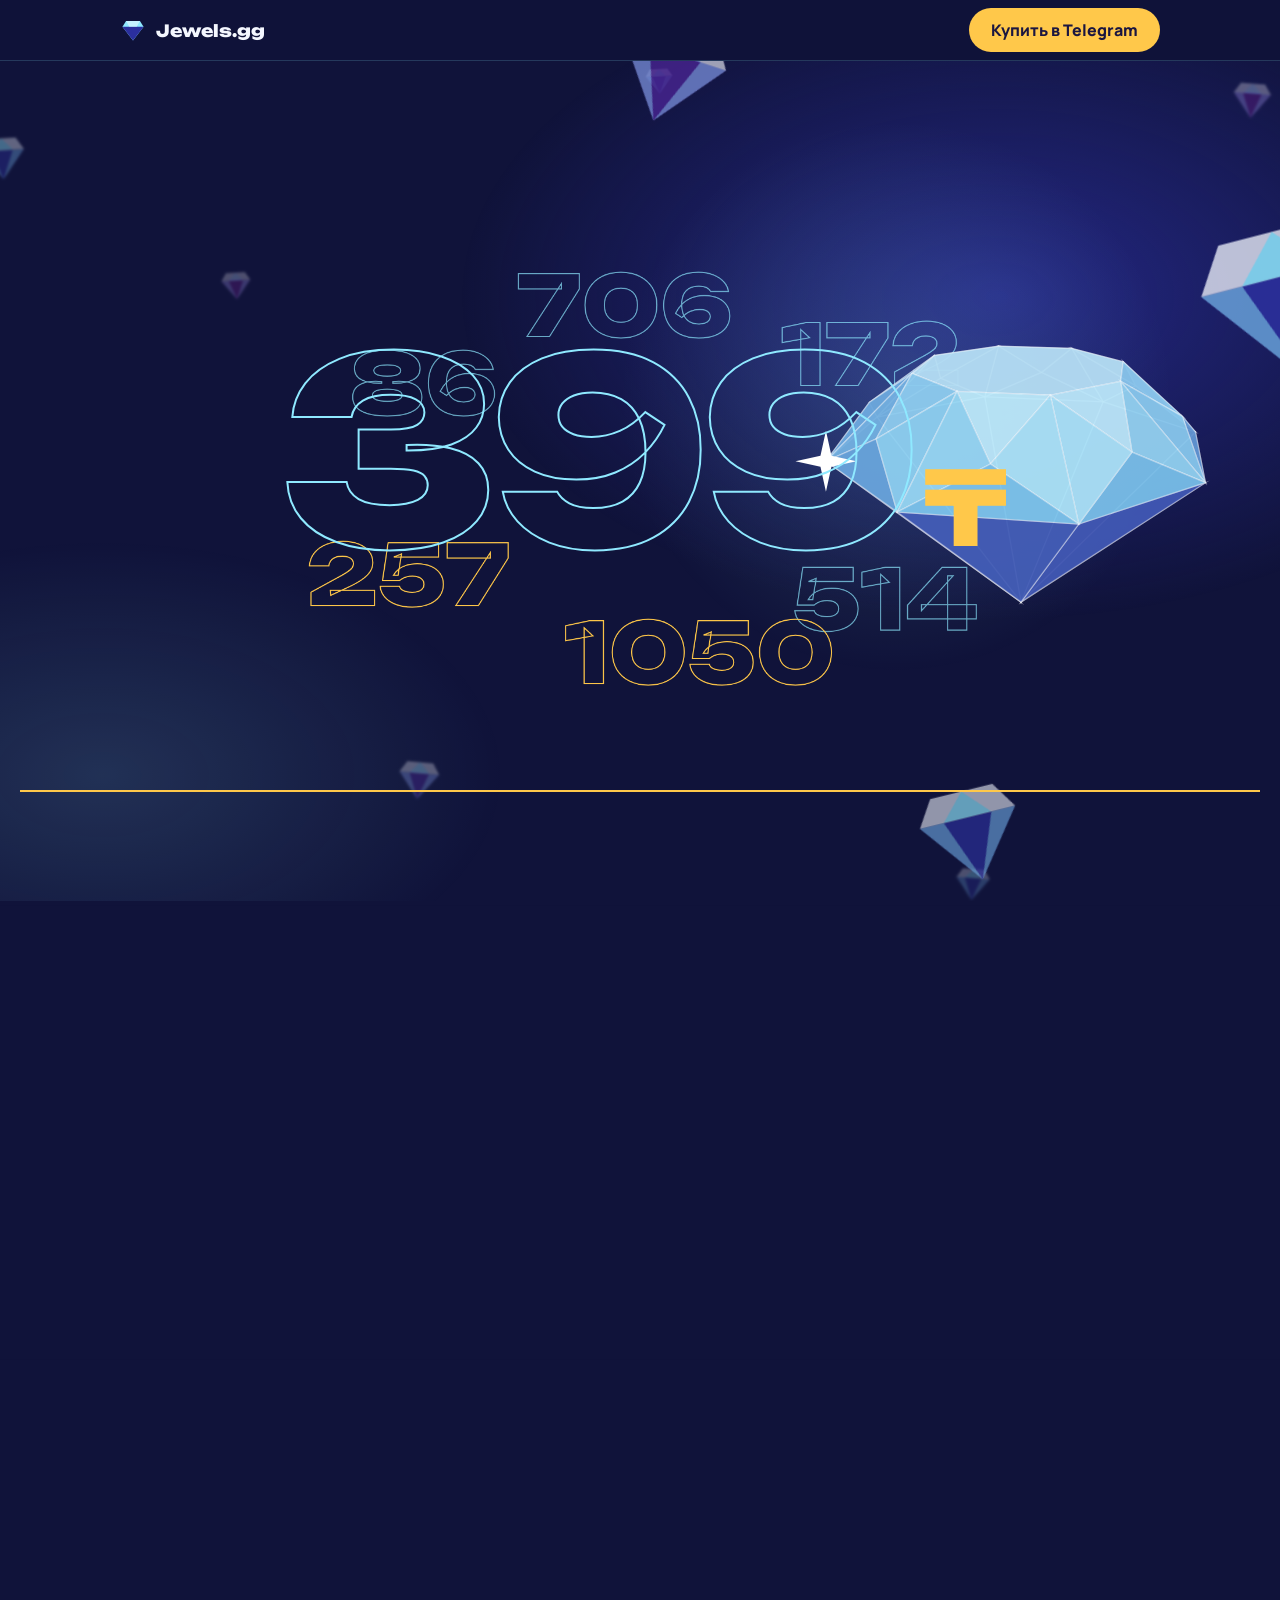
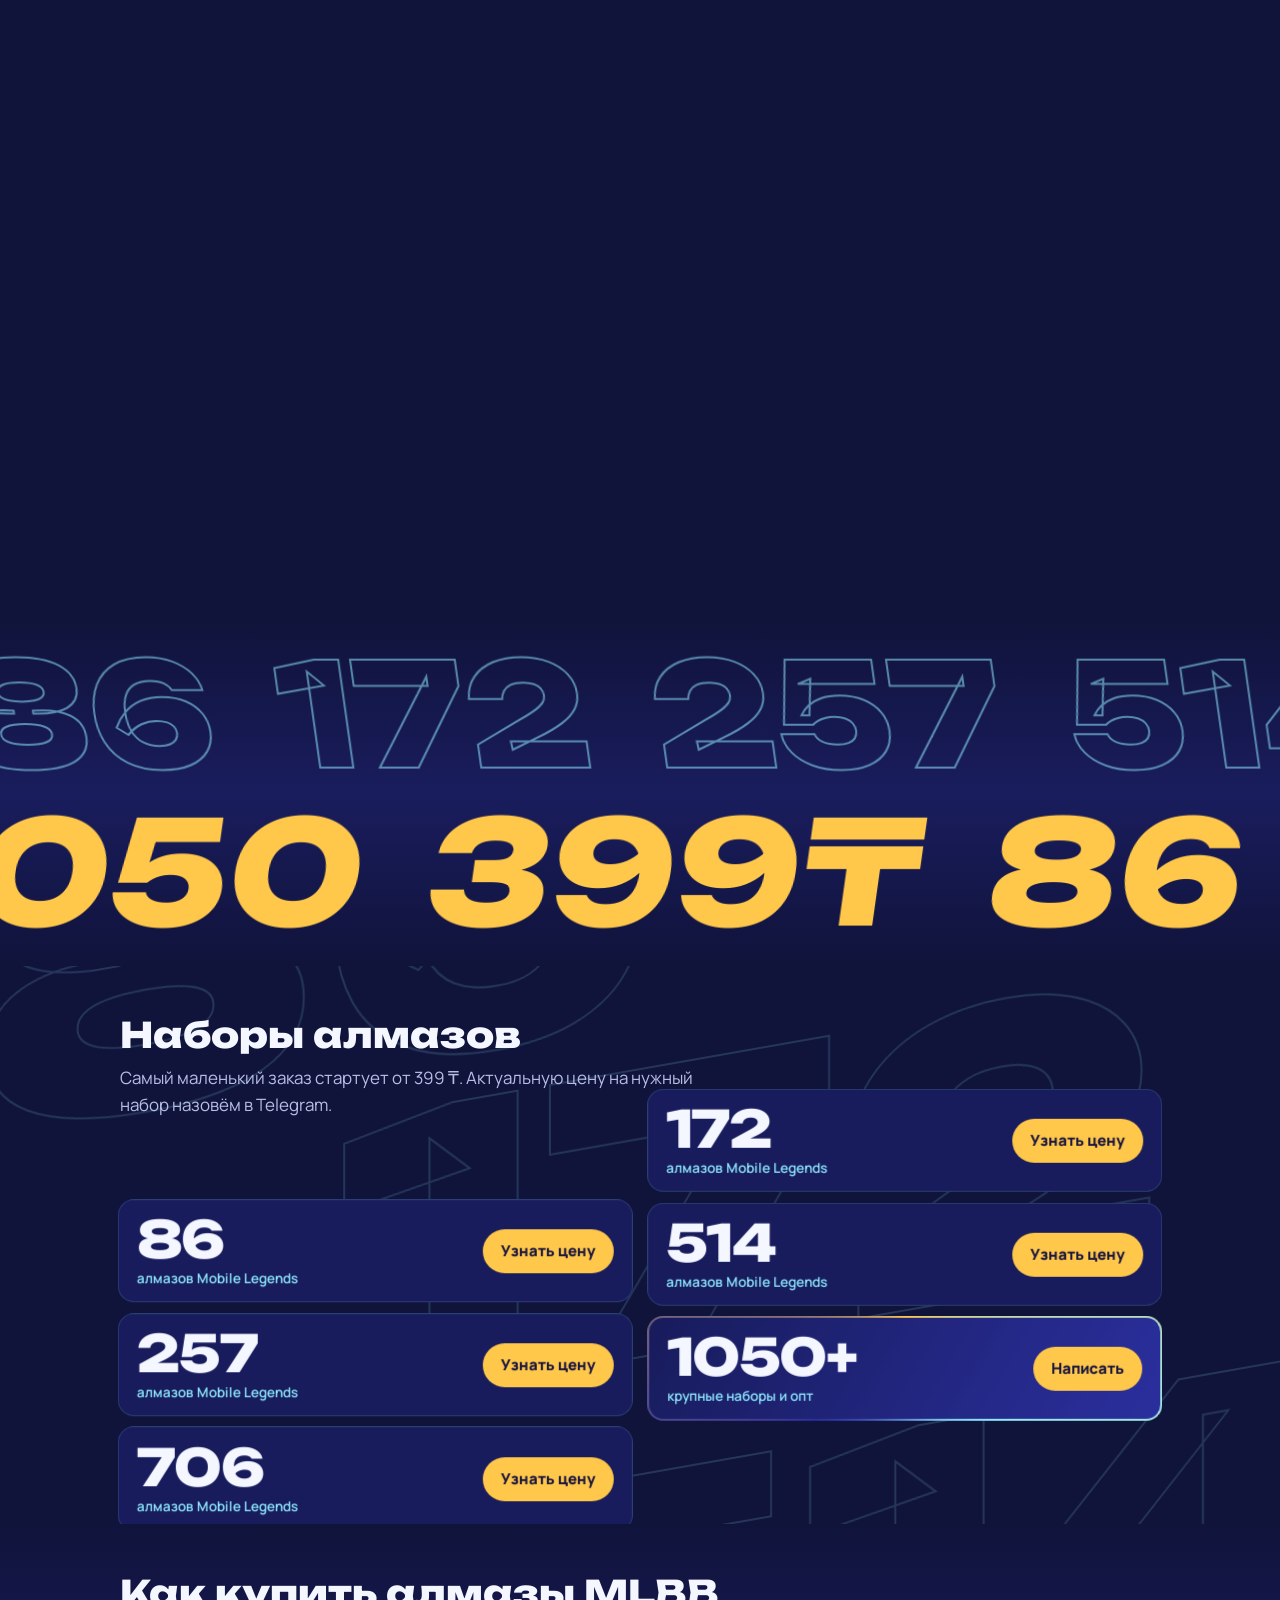
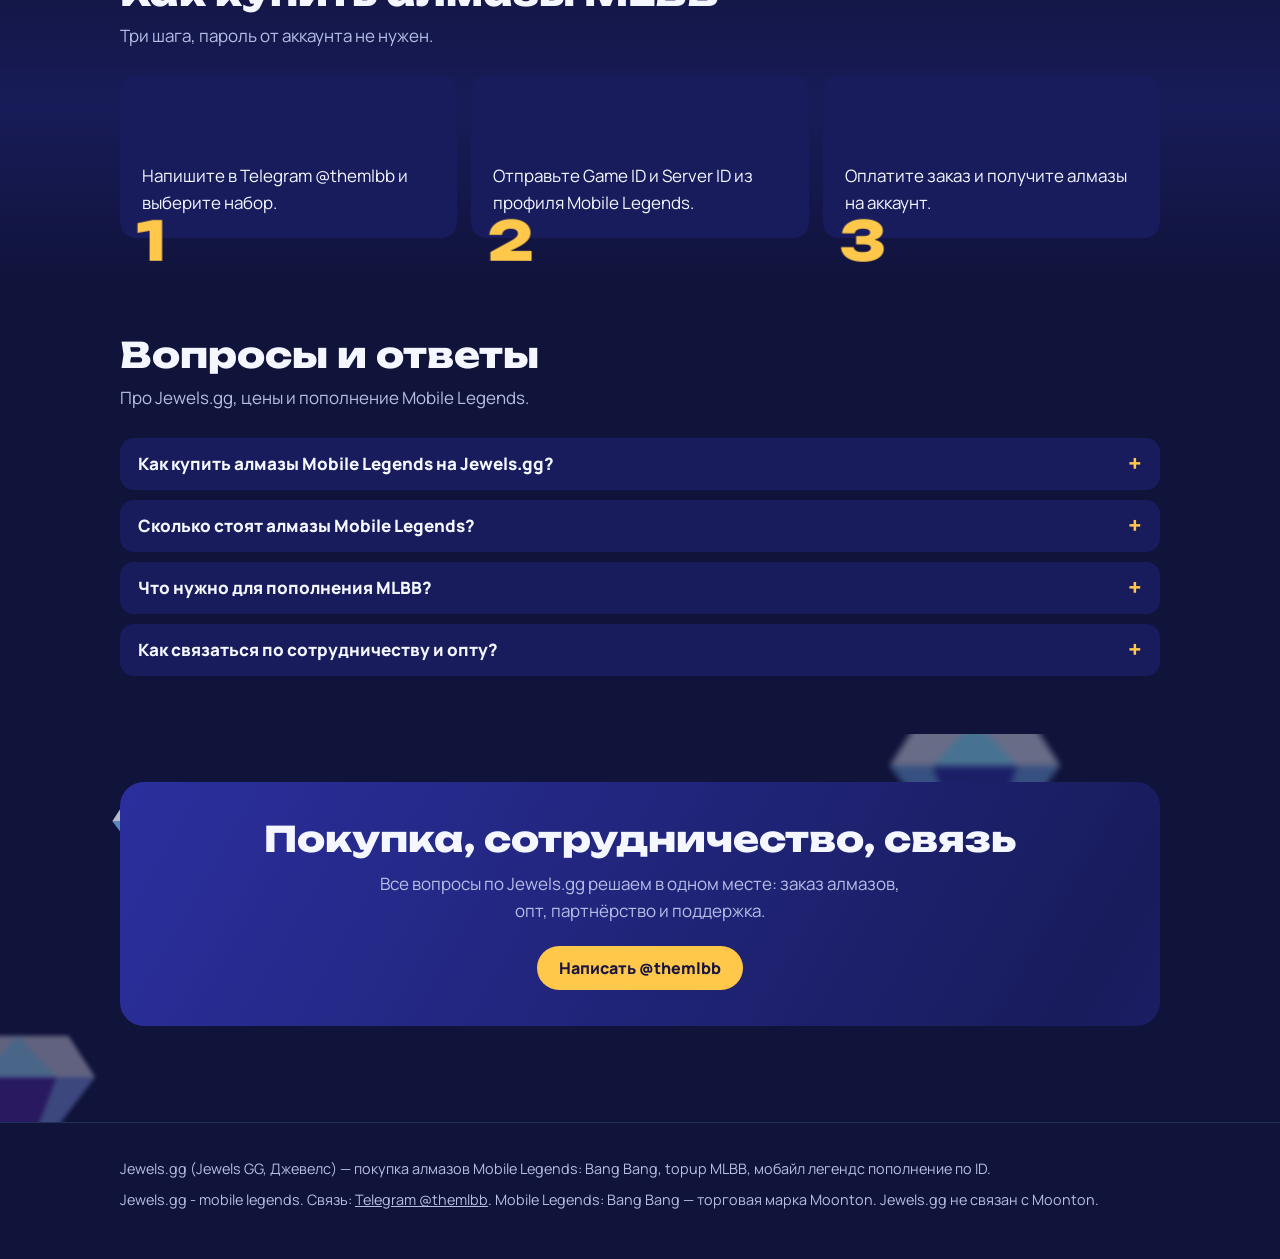
==== commit 9e00b6f2: "Add files via upload" ====
--- a/index.html
+++ b/index.html
@@ -35,6 +35,7 @@
 {"@type":"Question","name":"Как связаться по сотрудничеству и опту?","acceptedAnswer":{"@type":"Answer","text":"По сотрудничеству, оптовым заказам и любым вопросам пишите в Telegram @themlbb."}}
 ]}]}
 </script>
+<script>document.documentElement.classList.add('js');setTimeout(function(){document.documentElement.classList.add('rdy')},4500)</script>
 <style>
 :root{--night:#10133A;--deep:#181C5C;--royal:#2B2F9E;--ice:#8FE9FF;--pearl:#F4F7FF;--gold:#FFC84A;--mute:#B7BEE6;
 --display:"Unbounded","Arial Black",system-ui,sans-serif;--body:"Manrope",system-ui,-apple-system,"Segoe UI",Arial,sans-serif}
@@ -113,6 +114,67 @@
 .packs li{position:relative;overflow:hidden;transform:perspective(900px) rotateX(var(--rx,0deg)) rotateY(var(--ry,0deg));transition:transform .25s ease-out}
 .packs li::after{content:"";position:absolute;inset:0;pointer-events:none;opacity:var(--go,0);transition:opacity .25s;background:radial-gradient(240px circle at var(--gx,50%) var(--gy,50%),rgba(143,233,255,.22),transparent 60%)}
 @media(prefers-reduced-motion:reduce){.hero{height:auto}.stage{position:relative;height:auto;min-height:calc(100svh - 60px);padding:56px 0}}
+
+@property --a{syntax:"<angle>";initial-value:0deg;inherits:false}
+@keyframes spin{to{--a:360deg}}
+@keyframes down{from{transform:translateY(-100%)}}
+@keyframes up{from{opacity:0;transform:translateY(26px)}}
+@keyframes pop{from{opacity:0;transform:scale(.6) translateY(22px)}}
+@keyframes bigIn{from{opacity:0;clip-path:inset(0 100% 0 0);transform:translateY(40px) scale(.92);filter:blur(14px)}to{opacity:1;clip-path:inset(-10% -10% -10% -10%)}}
+@keyframes breathe{0%,100%{filter:drop-shadow(0 0 14px rgba(143,233,255,.18))}50%{filter:drop-shadow(0 0 42px rgba(143,233,255,.5))}}
+@keyframes ring{0%{box-shadow:0 0 0 0 rgba(255,200,74,.55)}70%,100%{box-shadow:0 0 0 20px rgba(255,200,74,0)}}
+@keyframes card{from{opacity:0;transform:perspective(900px) translateY(46px) rotateX(-28deg) scale(.94)}}
+@keyframes flip{0%,72%,100%{transform:none}86%{transform:perspective(160px) rotateY(360deg) scale(1.15)}}
+@keyframes flow{to{background-position:100% 0}}
+@keyframes tw{0%,100%{opacity:0;transform:scale(.2) rotate(0)}50%{opacity:1;transform:scale(1) rotate(90deg)}}
+header{animation:down .8s cubic-bezier(.2,.9,.2,1) backwards}
+.logo svg{animation:flip 6s ease-in-out 2.5s infinite}
+.hero .lead{animation:up .9s cubic-bezier(.2,.9,.2,1) .95s backwards}
+h1 .big{animation:bigIn 1.2s cubic-bezier(.2,.8,.2,1) .4s backwards,glint 5s ease-in-out 1.6s 2,breathe 4.5s ease-in-out 1.8s infinite}
+.cta .btn{animation:pop .75s cubic-bezier(.3,1.6,.5,1) 1.15s backwards}
+.cta .btn:nth-child(2){animation-delay:1.3s}
+.cta .btn:first-child{animation:pop .75s cubic-bezier(.3,1.6,.5,1) 1.15s backwards,ring 2.4s ease-out 2.4s infinite}
+.contact .btn{animation:ring 2.4s ease-out infinite}
+.btn{position:relative;overflow:hidden;transition:transform .15s,background .15s,translate .35s cubic-bezier(.2,.9,.2,1)}
+.btn:active{transform:scale(.94)}
+.btn::after{content:"";position:absolute;inset:0;background:linear-gradient(105deg,transparent 35%,rgba(255,255,255,.6) 50%,transparent 65%);transform:translateX(-130%)}
+.btn:hover::after{transform:translateX(130%);transition:transform .75s}
+.w{display:inline-block;overflow:clip;vertical-align:top;padding:0 .04em .16em;margin:0 -.04em -.16em}
+.w>span{display:inline-block;transform:translateY(112%);transition:transform .9s cubic-bezier(.2,.9,.2,1);transition-delay:calc(var(--i,0)*75ms + var(--d,0ms))}
+.in .w>span{transform:none}
+.rv{transition:opacity .8s cubic-bezier(.2,.9,.2,1),transform .8s cubic-bezier(.2,.9,.2,1);transition-delay:calc(var(--k,0)*90ms)}
+.js .rv:not(.in){opacity:0;transform:translateY(30px)}
+.js .packs li:not(.in){opacity:0}
+.packs li.in{animation:card .85s cubic-bezier(.2,.9,.2,1) calc(var(--k,0)*80ms) backwards}
+.packs .n{transition:transform .45s cubic-bezier(.3,1.6,.5,1);transform-origin:left center}
+.packs li:hover .n{transform:scale(1.07) skewX(-5deg)}
+.packs li.top{border:2px solid transparent;background:linear-gradient(120deg,var(--deep),var(--royal)) padding-box,conic-gradient(from var(--a),var(--gold),var(--ice),var(--royal),var(--gold)) border-box;animation:spin 4s linear infinite}
+.packs li.top.in{animation:card .85s cubic-bezier(.2,.9,.2,1) calc(var(--k,0)*80ms) backwards,spin 4s linear infinite}
+details{interpolate-size:allow-keywords}
+details::details-content{height:0;overflow:clip;transition:height .4s cubic-bezier(.2,.9,.2,1),content-visibility .4s allow-discrete}
+details[open]::details-content{height:auto}
+summary::after{transition:transform .35s cubic-bezier(.3,1.6,.5,1)}
+details[open] summary::after{content:"+";transform:rotate(45deg)}
+.contact{background:linear-gradient(120deg,var(--royal),var(--deep),#3A2FB0,var(--deep));background-size:300% 100%;animation:flow 12s ease-in-out infinite alternate}
+.sp{position:absolute;width:var(--z);height:var(--z);background:#fff;clip-path:polygon(50% 0,62% 38%,100% 50%,62% 62%,50% 100%,38% 62%,0 50%,38% 38%);opacity:0;animation:tw 2.6s ease-in-out var(--d) infinite;z-index:3;pointer-events:none}
+.shard{position:fixed;width:10px;height:10px;clip-path:polygon(50% 0,100% 50%,50% 100%,0 50%);pointer-events:none;z-index:60}
+
+html.lock{overflow:hidden}
+.js:not(.rdy) header,.js:not(.rdy) .hero .lead,.js:not(.rdy) h1 .big,.js:not(.rdy) .cta .btn,.js:not(.rdy) .logo svg{animation-play-state:paused}
+.js:not(.rdy) h1 .w>span{transform:translateY(112%)!important}
+#intro{position:fixed;inset:0;z-index:100;display:grid;place-items:center;pointer-events:none}
+#intro i{position:absolute;left:0;right:0;height:50.5%;background:var(--night);transition:transform 1.05s cubic-bezier(.77,0,.18,1)}
+#intro i:first-child{top:0}#intro i:nth-child(2){bottom:0}
+#intro.go i:first-child{transform:translateY(-101%)}#intro.go i:nth-child(2){transform:translateY(101%)}
+#intro b{position:relative;font:800 clamp(5rem,26vw,16rem)/1 var(--display);letter-spacing:-.04em;color:transparent;-webkit-text-stroke:2px var(--ice);transition:opacity .45s,transform .7s}
+#intro b::after{content:"₸";font-size:.4em;color:var(--gold);-webkit-text-stroke:0;margin-left:.1em}
+#intro.go b{opacity:0;transform:scale(1.5)}
+#intro u{position:absolute;bottom:12%;left:20px;right:20px;height:2px;display:block;text-decoration:none;background:rgba(143,233,255,.2)}
+#intro u::after{content:"";position:absolute;inset:0;background:var(--gold);transform-origin:left;transform:scaleX(var(--pg,0))}
+#gem3d{position:absolute;right:-4%;top:50%;width:min(78vw,620px);aspect-ratio:1;translate:0 -50%;pointer-events:none}
+@media(max-width:700px){#gem3d{width:96vw;right:-24%;top:64%}}
+.stage::before{content:"";position:absolute;inset:0;pointer-events:none;background:radial-gradient(460px circle at var(--cx,70%) var(--cy,40%),rgba(143,233,255,.17),transparent 60%)}
+#fx{position:fixed;inset:0;pointer-events:none;z-index:55}
 </style>
 </head>
 <body>
@@ -221,5 +283,70 @@
 $('.packs li').forEach(l=>{l.addEventListener('pointermove',e=>{if(e.pointerType!=='mouse')return;const r=l.getBoundingClientRect(),x=(e.clientX-r.left)/r.width,y=(e.clientY-r.top)/r.height,st=l.style;st.setProperty('--ry',((x-.5)*14).toFixed(1)+'deg');st.setProperty('--rx',(-(y-.5)*14).toFixed(1)+'deg');st.setProperty('--gx',x*100+'%');st.setProperty('--gy',y*100+'%');st.setProperty('--go',1)});l.addEventListener('pointerleave',()=>{const st=l.style;st.setProperty('--rx','0deg');st.setProperty('--ry','0deg');st.setProperty('--go',0)})});
 })();
 </script>
+<script>
+(()=>{
+const R=matchMedia('(prefers-reduced-motion:reduce)').matches,$=(q,r=document)=>[...r.querySelectorAll(q)];
+function split(el){let n=0;[...el.childNodes].forEach(c=>{if(c.nodeType!==3)return;const f=document.createDocumentFragment();c.textContent.split(/(\s+)/).forEach(t=>{if(!t)return;if(/^\s+$/.test(t)){f.appendChild(document.createTextNode(' '));return}const w=document.createElement('span'),i=document.createElement('span');w.className='w';i.textContent=t;i.style.setProperty('--i',n++);w.appendChild(i);f.appendChild(w)});c.replaceWith(f)})}
+const h1=$('h1')[0];split(h1);h1.style.setProperty('--d','250ms');
+const hs=$('h2');hs.forEach(split);
+const rv=$('.sub,.steps li,details,.contact'),cards=$('.packs li');
+rv.forEach((e,i)=>{e.classList.add('rv');e.style.setProperty('--k',i%4)});
+cards.forEach((e,i)=>e.style.setProperty('--k',i%6));
+const all=[...hs,...rv,...cards];
+if(R){h1.classList.add('in');all.forEach(e=>e.classList.add('in'));return}
+requestAnimationFrame(()=>requestAnimationFrame(()=>h1.classList.add('in')));
+const io=new IntersectionObserver(es=>es.forEach(x=>{if(x.isIntersecting){x.target.classList.add('in');io.unobserve(x.target)}}),{threshold:.15,rootMargin:'0px 0px -6% 0px'});
+all.forEach(e=>io.observe(e));
+const st=$('.stage')[0];
+[[58,18],[84,30],[72,58],[46,40],[90,64],[64,76],[38,22]].forEach(([x,y],i)=>{const e=document.createElement('i');e.className='sp';e.style.cssText=`left:${x}%;top:${y}%;--d:${(i*.7)%3}s;--z:${10+(i%3)*6}px`;st.appendChild(e)});
+$('.btn').forEach(b=>{b.addEventListener('pointermove',e=>{if(e.pointerType!=='mouse')return;const r=b.getBoundingClientRect();b.style.translate=`${((e.clientX-r.left-r.width/2)*.22).toFixed(1)}px ${((e.clientY-r.top-r.height/2)*.3).toFixed(1)}px`});b.addEventListener('pointerleave',()=>{b.style.translate=''})});
+document.addEventListener('pointerdown',e=>{if(!e.target.closest||!e.target.closest('.btn'))return;for(let i=0;i<10;i++){const s=document.createElement('i'),a=Math.PI*2*i/10+Math.random()*.5,d=40+Math.random()*50;s.className='shard';s.style.cssText=`left:${e.clientX}px;top:${e.clientY}px;background:${i%2?'#8FE9FF':'#FFC84A'}`;document.body.appendChild(s);s.animate([{transform:'translate(-50%,-50%) scale(1) rotate(0)',opacity:1},{transform:`translate(calc(-50% + ${Math.cos(a)*d}px),calc(-50% + ${Math.sin(a)*d}px)) scale(.2) rotate(180deg)`,opacity:0}],{duration:650+Math.random()*250,easing:'cubic-bezier(.15,.8,.25,1)'}).onfinish=()=>s.remove()}});
+})();
+</script>
+<script>
+(()=>{
+const D=document.documentElement,R=matchMedia('(prefers-reduced-motion:reduce)').matches,st=document.querySelector('.stage'),hero=document.querySelector('.hero'),
+clamp=(x,a=0,b=1)=>Math.min(b,Math.max(a,x)),sm=(a,b,x)=>{x=clamp((x-a)/(b-a));return x*x*(3-2*x)},mix=(a,b,x)=>a+(b-a)*x;
+const c=document.createElement('canvas');c.id='gem3d';c.setAttribute('aria-hidden','true');st.appendChild(c);
+const g=c.getContext('2d'),V=[],F=[],n=8,vt=(r,y,a)=>V.push([r*Math.cos(a),y,r*Math.sin(a)])-1,T=[],G=[],M=[];
+for(let i=0;i<n;i++){const a=i*Math.PI*2/n;T.push(vt(.55,.42,a));G.push(vt(1,0,a));M.push(vt(.82,.2,a+Math.PI/n))}
+const C=vt(0,-.95,0);F.push(T.slice());
+for(let i=0;i<n;i++){const j=(i+1)%n;F.push([T[i],T[j],M[i]],[T[i],M[i],G[i]],[T[j],G[j],M[i]],[M[i],G[i],G[j]],[G[i],G[j],C])}
+let yaw=0,pit=.38,tp=.38,ex=1,vel=0,ly=scrollY,W=0,mx=.5;
+function size(){const d=Math.min(devicePixelRatio||1,2);c.width=c.clientWidth*d;c.height=c.clientHeight*d;W=c.width}
+size();addEventListener('resize',size);
+function draw(t){g.clearRect(0,0,W,W);
+const Y0=yaw+(mx-.5)*1.2,cy=Math.cos(Y0),sy=Math.sin(Y0),cp=Math.cos(pit),sp=Math.sin(pit);
+const Q=V.map(([x,y,z])=>{y+=.2;const X=x*cy-z*sy,Z=x*sy+z*cy;return[X,y*cp-Z*sp,y*sp+Z*cp]});
+const L=[Math.cos(t*.6)*.7,.7,.6],ll=Math.hypot(...L),S=W*.3,k=W/2;
+const fs=F.map(f=>{const p=f.map(i=>Q[i]),cen=[0,1,2].map(q=>p.reduce((s,v)=>s+v[q],0)/p.length),a=p[0],u=[p[1][0]-a[0],p[1][1]-a[1],p[1][2]-a[2]],v=[p[2][0]-a[0],p[2][1]-a[1],p[2][2]-a[2]];
+let nn=[u[1]*v[2]-u[2]*v[1],u[2]*v[0]-u[0]*v[2],u[0]*v[1]-u[1]*v[0]];const nl=Math.hypot(...nn)||1;nn=nn.map(q=>q/nl);
+if(nn[0]*cen[0]+nn[1]*cen[1]+nn[2]*cen[2]<0)nn=nn.map(q=>-q);return{p,cen,nn}}).sort((a,b)=>a.cen[2]-b.cen[2]);
+fs.forEach(f=>{const dif=Math.max(0,(f.nn[0]*L[0]+f.nn[1]*L[1]+f.nn[2]*L[2])/ll),tt=clamp(.16+.6*dif+.22*Math.abs(f.nn[2])),sc=Math.pow(dif,10)*.8;
+const r=mix(mix(43,143,tt),255,sc),gg=mix(mix(47,233,tt),255,sc),bb=mix(mix(158,255,tt),255,sc);
+g.beginPath();f.p.forEach((q,i)=>{const o=ex*2.4,Z=q[2]+f.cen[2]*o,pr=4/(4-Z),X=k+(q[0]+f.cen[0]*o)*S*pr,Y=k-(q[1]+f.cen[1]*o)*S*pr;i?g.lineTo(X,Y):g.moveTo(X,Y)});g.closePath();
+g.globalAlpha=(f.nn[2]>0?.94:.38)*(1-ex*.6);g.fillStyle=`rgb(${r|0},${gg|0},${bb|0})`;g.fill();g.globalAlpha=.4*(1-ex*.6);g.strokeStyle='#fff';g.lineWidth=W/500;g.stroke()});
+g.globalAlpha=1;
+[0,1].forEach(q=>{const ph=(t*1.4+q*5)%1,P=Q[G[Math.floor(t*1.4+q*5)%n]];if(P[2]<=0)return;const pr=4/(4-P[2]),s=Math.sin(ph*Math.PI)*W*.05,x=k+P[0]*S*pr,y=k-P[1]*S*pr,w=s*.18;
+g.fillStyle='#fff';g.beginPath();g.moveTo(x,y-s);g.lineTo(x+w,y-w);g.lineTo(x+s,y);g.lineTo(x+w,y+w);g.lineTo(x,y+s);g.lineTo(x-w,y+w);g.lineTo(x-s,y);g.lineTo(x-w,y-w);g.fill()})}
+if(R){ex=0;draw(0);D.classList.add('rdy');return}
+const fx=document.createElement('canvas');fx.id='fx';document.body.appendChild(fx);const fc=fx.getContext('2d'),PA=[];
+const rs=()=>{fx.width=innerWidth;fx.height=innerHeight};rs();addEventListener('resize',rs);
+addEventListener('pointermove',e=>{if(e.pointerType==='touch')return;mx=e.clientX/innerWidth;tp=.38+(e.clientY/innerHeight-.5)*.6;
+const r=st.getBoundingClientRect();st.style.setProperty('--cx',e.clientX-r.left+'px');st.style.setProperty('--cy',e.clientY-r.top+'px');
+for(let i=0;i<2;i++)PA.push({x:e.clientX,y:e.clientY,vx:(Math.random()-.5)*1.4,vy:(Math.random()-.5)*1.4+.3,l:1,c:Math.random()<.5?'143,233,255':'255,200,74',s:2+Math.random()*4})},{passive:true});
+function loop(t){t/=1000;vel+=((scrollY-ly)-vel)*.15;ly=scrollY;const r=hero.getBoundingClientRect(),p=clamp(-r.top/Math.max(1,hero.offsetHeight-st.clientHeight));
+if(r.bottom>0){yaw+=.007+ex*.14+Math.min(Math.abs(vel),60)*.0009;pit+=(tp-pit)*.06;draw(t);c.style.transform=`scale(${1+p*3.4})`;c.style.opacity=1-sm(.1,.5,p)}
+fc.clearRect(0,0,fx.width,fx.height);
+for(let i=PA.length-1;i>=0;i--){const q=PA[i];q.l-=.022;if(q.l<=0){PA.splice(i,1);continue}q.x+=q.vx;q.y+=q.vy;fc.globalAlpha=q.l;fc.fillStyle=`rgb(${q.c})`;fc.beginPath();fc.moveTo(q.x,q.y-q.s);fc.lineTo(q.x+q.s*.7,q.y);fc.lineTo(q.x,q.y+q.s);fc.lineTo(q.x-q.s*.7,q.y);fc.fill()}
+requestAnimationFrame(loop)}
+requestAnimationFrame(loop);
+if(scrollY>300){ex=0;D.classList.add('rdy');return}
+const o=document.createElement('div');o.id='intro';o.innerHTML='<i></i><i></i><b>0</b><u></u>';document.body.appendChild(o);D.classList.add('lock');
+const b=o.querySelector('b'),t0=performance.now();
+(function f(){const k=Math.min(1,(performance.now()-t0)/1600),e=1-Math.pow(1-k,3);b.textContent=Math.round(e*399);o.style.setProperty('--pg',e);ex=1-e;
+if(k<1)requestAnimationFrame(f);else{o.classList.add('go');D.classList.remove('lock');D.classList.add('rdy');setTimeout(()=>o.remove(),1400)}})();
+})();
+</script>
 </body>
 </html>
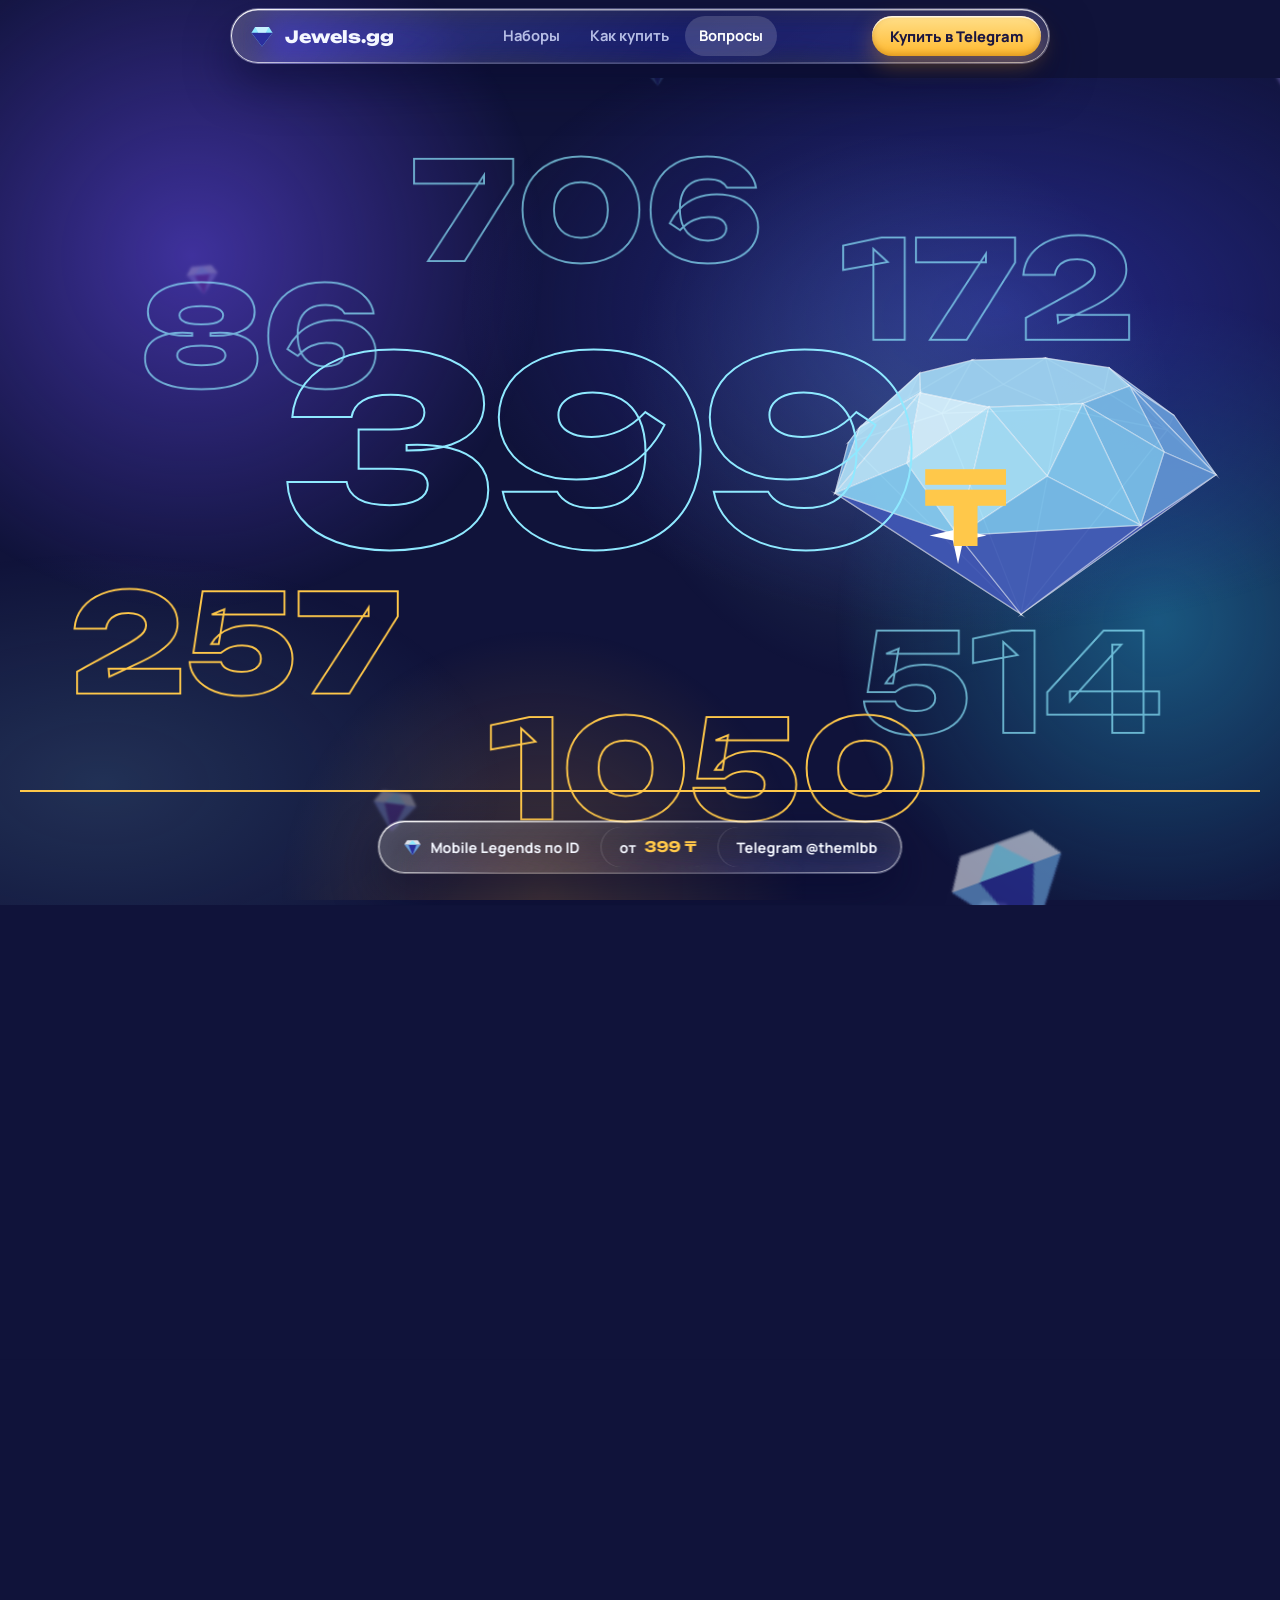
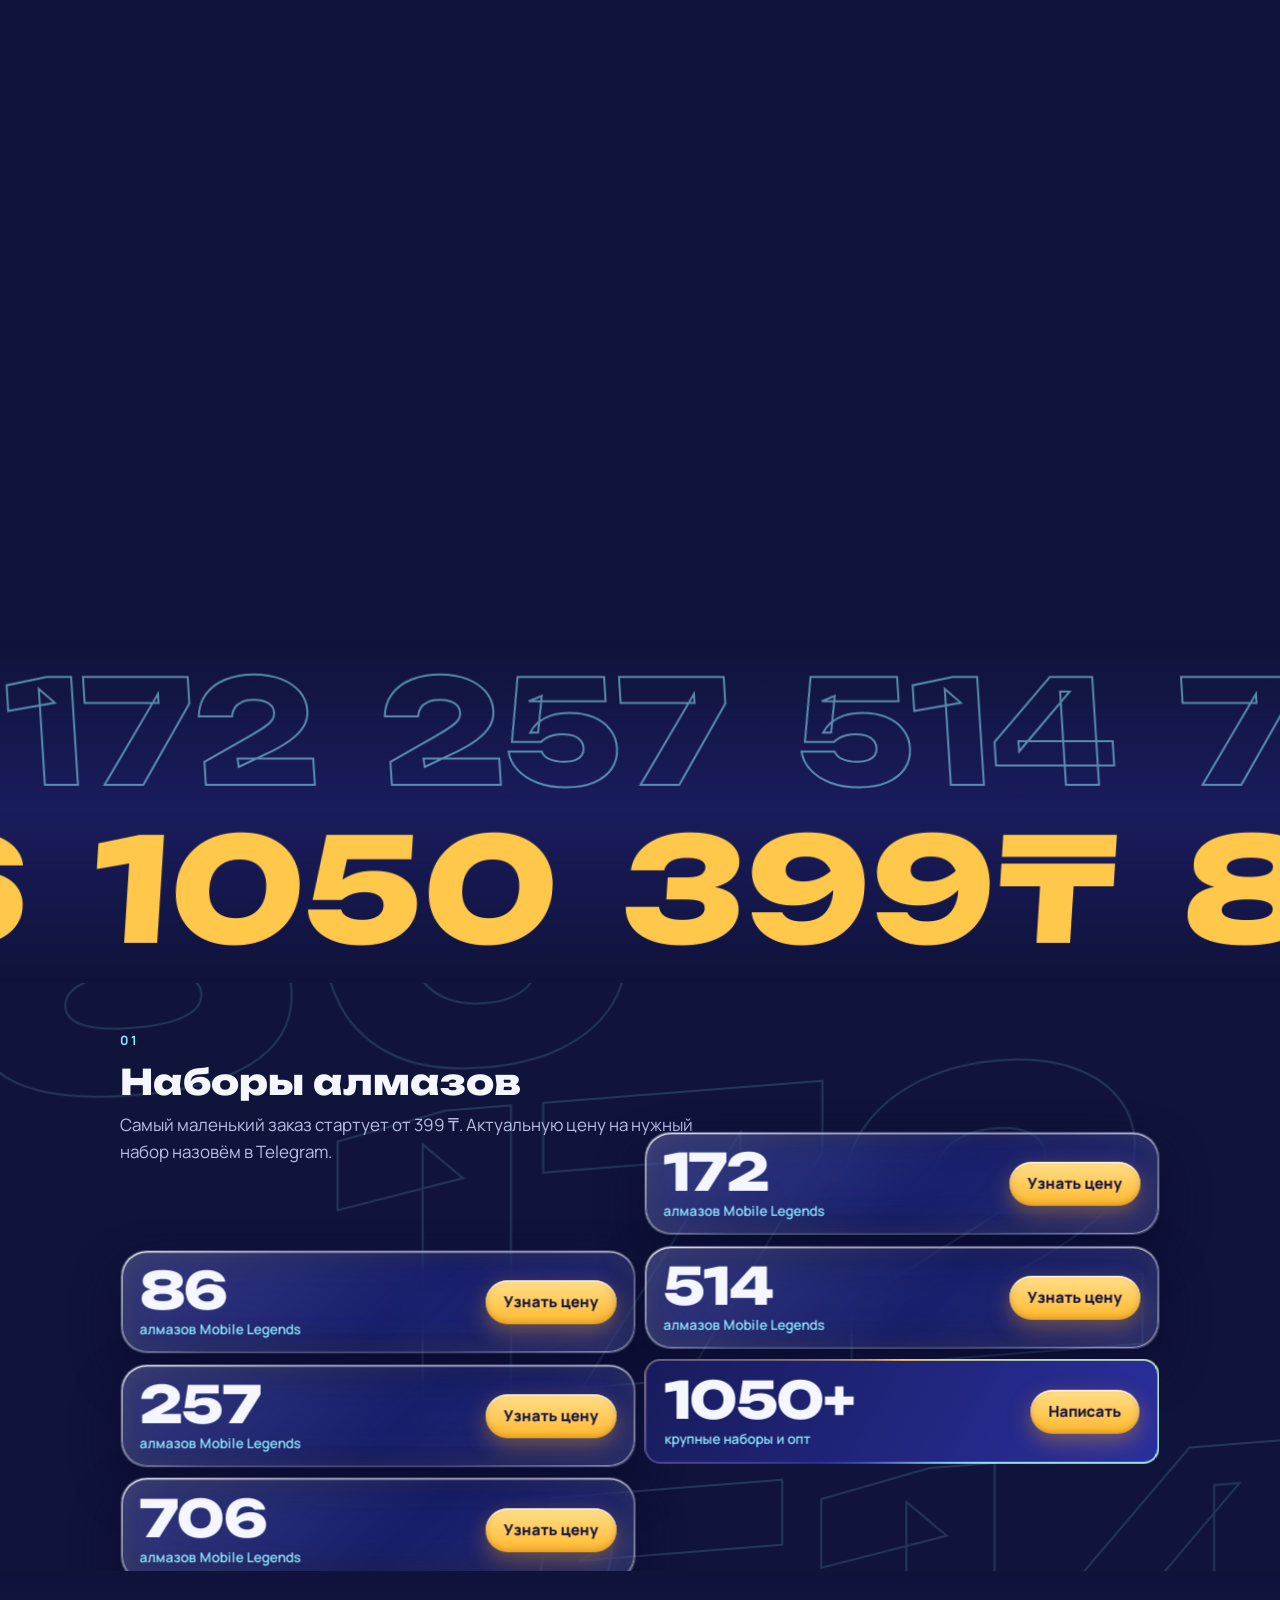
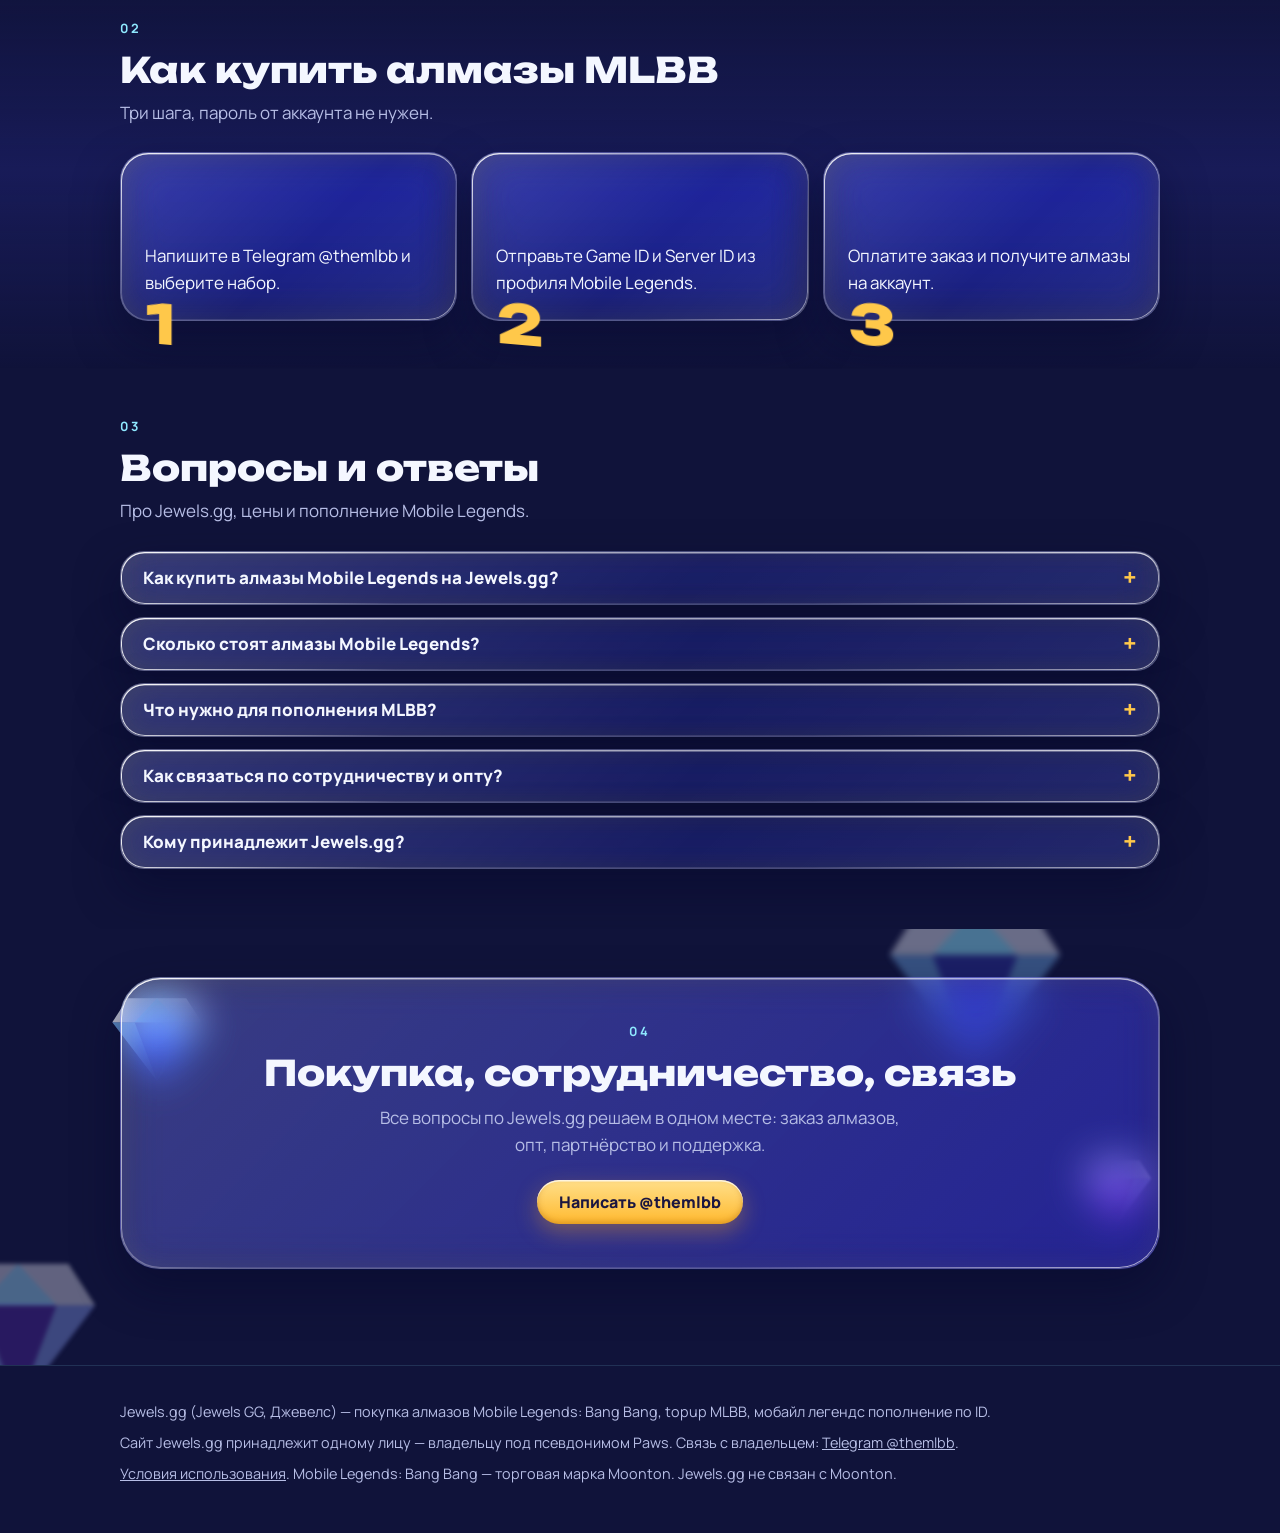
==== commit f8446ce0: "Add files via upload" ====
--- a/index.html
+++ b/index.html
@@ -25,14 +25,15 @@
 <link href="https://fonts.googleapis.com/css2?family=Unbounded:wght@500;800&family=Manrope:wght@400;600;800&display=swap" rel="stylesheet">
 <script type="application/ld+json">
 {"@context":"https://schema.org","@graph":[
-{"@type":"Organization","@id":"https://jewels.gg/#org","name":"Jewels.gg","alternateName":["Jewels GG","Jewels","Джевелс"],"url":"https://jewels.gg/","sameAs":["https://t.me/themlbb"],"contactPoint":{"@type":"ContactPoint","contactType":"customer support","url":"https://t.me/themlbb","availableLanguage":["ru","kk"]}},
+{"@type":"Organization","@id":"https://jewels.gg/#org","name":"Jewels.gg","alternateName":["Jewels GG","Jewels","Джевелс"],"url":"https://jewels.gg/","sameAs":["https://t.me/themlbb"],"founder":{"@type":"Person","name":"Paws","sameAs":"https://t.me/themlbb"},"contactPoint":{"@type":"ContactPoint","contactType":"customer support","url":"https://t.me/themlbb","availableLanguage":["ru","kk"]}},
 {"@type":"WebSite","@id":"https://jewels.gg/#site","url":"https://jewels.gg/","name":"Jewels.gg - mobile legends","inLanguage":"ru","publisher":{"@id":"https://jewels.gg/#org"}},
 {"@type":"Product","name":"Алмазы Mobile Legends: Bang Bang (MLBB)","description":"Пополнение алмазов Mobile Legends по Game ID и Server ID.","brand":{"@id":"https://jewels.gg/#org"},"offers":{"@type":"AggregateOffer","priceCurrency":"KZT","lowPrice":"399","availability":"https://schema.org/InStock","url":"https://jewels.gg/"}},
 {"@type":"FAQPage","mainEntity":[
 {"@type":"Question","name":"Как купить алмазы Mobile Legends на Jewels.gg?","acceptedAnswer":{"@type":"Answer","text":"Напишите в Telegram @themlbb, выберите набор, отправьте Game ID и Server ID, оплатите заказ и получите алмазы на аккаунт."}},
 {"@type":"Question","name":"Сколько стоят алмазы Mobile Legends?","acceptedAnswer":{"@type":"Answer","text":"Цены на алмазы Mobile Legends начинаются от 399 тенге. Актуальный прайс по всем наборам — в Telegram @themlbb."}},
 {"@type":"Question","name":"Что нужно для пополнения MLBB?","acceptedAnswer":{"@type":"Answer","text":"Только Game ID и Server ID из профиля игры. Пароль от аккаунта не нужен."}},
-{"@type":"Question","name":"Как связаться по сотрудничеству и опту?","acceptedAnswer":{"@type":"Answer","text":"По сотрудничеству, оптовым заказам и любым вопросам пишите в Telegram @themlbb."}}
+{"@type":"Question","name":"Как связаться по сотрудничеству и опту?","acceptedAnswer":{"@type":"Answer","text":"По сотрудничеству, оптовым заказам и любым вопросам пишите в Telegram @themlbb."}},
+{"@type":"Question","name":"Кому принадлежит Jewels.gg?","acceptedAnswer":{"@type":"Answer","text":"Сайт Jewels.gg принадлежит одному лицу — владельцу под псевдонимом Paws. Связь с владельцем: Telegram @themlbb."}}
 ]}]}
 </script>
 <script>document.documentElement.classList.add('js');setTimeout(function(){document.documentElement.classList.add('rdy')},4500)</script>
@@ -175,12 +176,54 @@
 @media(max-width:700px){#gem3d{width:96vw;right:-24%;top:64%}}
 .stage::before{content:"";position:absolute;inset:0;pointer-events:none;background:radial-gradient(460px circle at var(--cx,70%) var(--cy,40%),rgba(143,233,255,.17),transparent 60%)}
 #fx{position:fixed;inset:0;pointer-events:none;z-index:55}
+
+body{counter-reset:sec}
+.aurora{position:fixed;inset:0;z-index:-1;overflow:hidden;pointer-events:none}
+.aurora i{position:absolute;border-radius:50%;animation:drift 20s ease-in-out infinite alternate}
+.aurora i:nth-child(1){width:60vmax;height:60vmax;left:-15vmax;top:-10vmax;background:radial-gradient(circle,rgba(110,80,255,.5),transparent 65%)}
+.aurora i:nth-child(2){width:55vmax;height:55vmax;right:-18vmax;top:30vh;background:radial-gradient(circle,rgba(41,199,242,.38),transparent 65%);animation-duration:26s}
+.aurora i:nth-child(3){width:45vmax;height:45vmax;left:20vw;bottom:-22vmax;background:radial-gradient(circle,rgba(255,176,46,.22),transparent 65%);animation-duration:30s}
+@keyframes drift{to{transform:translate3d(10vw,-8vh,0) scale(1.18)}}
+header{height:70px;background:none;border:0;-webkit-backdrop-filter:none;backdrop-filter:none;pointer-events:none}
+header .wrap,.dock,.steps li,details,.contact,.packs li:not(.top){background:linear-gradient(135deg,rgba(255,255,255,.17),rgba(255,255,255,.05) 55%,rgba(255,255,255,.1));-webkit-backdrop-filter:blur(20px) saturate(1.9) brightness(1.12);backdrop-filter:blur(20px) saturate(1.9) brightness(1.12);border:1px solid rgba(255,255,255,.2);box-shadow:inset 0 1.5px 0 rgba(255,255,255,.6),inset 0 -1px 0 rgba(255,255,255,.12),inset 1px 0 0 rgba(255,255,255,.18),inset 0 0 26px rgba(255,255,255,.06),0 20px 44px rgba(6,8,44,.5)}
+header .wrap,.dock{backdrop-filter:url(#lens) blur(14px) saturate(1.9) brightness(1.12)}
+header .wrap::before,.dock::before,.steps li::before,.contact::before,details::before,.packs li:not(.top)::before{content:"";position:absolute;inset:0;border-radius:inherit;padding:1px;pointer-events:none;background:linear-gradient(135deg,rgba(255,255,255,.95),rgba(255,255,255,0) 30%,rgba(255,255,255,0) 68%,rgba(255,255,255,.6));-webkit-mask:linear-gradient(#000 0 0) content-box,linear-gradient(#000 0 0);-webkit-mask-composite:xor;mask:linear-gradient(#000 0 0) content-box,linear-gradient(#000 0 0);mask-composite:exclude}
+header .wrap::after,.dock::after,.steps li::after,.contact::after,details::after{content:"";position:absolute;inset:0;border-radius:inherit;pointer-events:none;opacity:var(--go,0);transition:opacity .25s;background:radial-gradient(220px circle at var(--gx,50%) var(--gy,50%),rgba(255,255,255,.28),transparent 62%)}
+header .wrap{pointer-events:auto;width:min(820px,calc(100% - 24px));max-width:none;margin:8px auto 0;height:56px;padding:0 8px 0 18px;border-radius:999px;gap:6px}
+header nav{display:flex;gap:2px;margin:0 auto}
+header nav a{padding:8px 14px;border-radius:999px;color:var(--mute);font-weight:700;font-size:.92rem;text-decoration:none;transition:background .3s,color .3s}
+header nav a:hover,header nav a.on{background:rgba(255,255,255,.16);color:#fff}
+header .btn{min-height:40px;padding:0 18px;font-size:.92rem}
+@media(max-width:700px){header nav{display:none}header .wrap{justify-content:space-between}}
+.stage{top:70px;height:calc(100svh - 70px)}
+.btn{background:linear-gradient(180deg,#FFDF8A,#FFB92E);box-shadow:inset 0 1.5px 0 rgba(255,255,255,.75),inset 0 -2px 6px rgba(150,80,0,.35),0 8px 22px rgba(255,170,30,.35)}
+.btn:hover{background:linear-gradient(180deg,#FFE9A8,#FFC64F)}
+.btn.ghost{background:rgba(255,255,255,.1);-webkit-backdrop-filter:blur(14px) saturate(1.8);backdrop-filter:blur(14px) saturate(1.8);border:1px solid rgba(255,255,255,.28);color:#fff;box-shadow:inset 0 1.5px 0 rgba(255,255,255,.45),0 8px 22px rgba(6,8,44,.35)}
+.btn.ghost:hover{background:rgba(255,255,255,.2)}
+.dock{position:absolute;left:50%;bottom:clamp(14px,4svh,34px);translate:-50% 0;z-index:4;display:flex;gap:4px;padding:6px;border-radius:999px;width:max-content;max-width:calc(100% - 24px);animation:up .9s cubic-bezier(.2,.9,.2,1) 1.45s backwards}
+.js:not(.rdy) .dock{animation-play-state:paused}
+.dock span{display:flex;align-items:center;gap:8px;padding:10px 18px;border-radius:999px;font:700 .9rem var(--body);white-space:nowrap}
+.dock span+span{box-shadow:-1px 0 0 rgba(255,255,255,.16)}
+.dock svg{width:20px;height:20px}
+.dock b{font-family:var(--display);color:var(--gold)}
+@media(max-width:700px){.dock span:nth-child(2){display:none}.dock span{padding:9px 14px;font-size:.82rem}}
+.steps li,details,.contact{position:relative}
+.steps li{border-radius:28px;padding:24px}
+.packs li:not(.top){border-radius:26px}
+details{border-radius:24px;margin-bottom:12px;padding:0 22px}
+.contact{border-radius:40px;padding:44px 26px;animation:none;background:linear-gradient(135deg,rgba(255,255,255,.18),rgba(70,60,220,.4))}
+section h2::before{counter-increment:sec;content:"0" counter(sec);display:block;font:700 .8rem var(--body);letter-spacing:.24em;color:var(--ice);margin-bottom:12px}
+@media(prefers-reduced-transparency:reduce){header .wrap,.dock,.steps li,details,.contact,.packs li:not(.top){background:rgba(24,28,92,.94);-webkit-backdrop-filter:none;backdrop-filter:none}}
+@supports not ((backdrop-filter:blur(1px)) or (-webkit-backdrop-filter:blur(1px))){header .wrap,.dock,.steps li,details,.contact,.packs li:not(.top){background:rgba(24,28,92,.9)}}
 </style>
 </head>
 <body>
 <svg width="0" height="0" style="position:absolute" aria-hidden="true"><symbol id="gem" viewBox="0 0 64 64"><path d="M6 24h52L32 58z" fill="#2B2F9E"/><path d="M6 24h13l13 34zM58 24H45L32 58z" fill="#8FE9FF" fill-opacity=".6"/><path d="M15 10h34l9 14H6z" fill="#F4F7FF" fill-opacity=".88"/><path d="M19 24l13-14 13 14z" fill="#8FE9FF"/></symbol></svg>
+<div class="aurora" aria-hidden="true"><i></i><i></i><i></i></div>
+<svg width="0" height="0" style="position:absolute" aria-hidden="true"><filter id="lens" x="-4%" y="-4%" width="108%" height="108%" color-interpolation-filters="sRGB"><feTurbulence type="fractalNoise" baseFrequency=".011 .018" numOctaves="2" seed="7" result="n"/><feDisplacementMap in="SourceGraphic" in2="n" scale="18" xChannelSelector="R" yChannelSelector="G"/></filter></svg>
 <header><div class="wrap">
 <a class="logo" href="/" aria-label="Jewels.gg - на главную"><svg viewBox="0 0 64 64" aria-hidden="true"><path d="M32 58 6 24l9-14h34l9 14z" fill="#8FE9FF"/><path d="M6 24h52L32 58z" fill="#2B2F9E"/><path d="M15 10l8 14h18l8-14z" fill="#F4F7FF" opacity=".55"/></svg>Jewels.gg</a>
+<nav aria-label="Разделы"><a href="#packs">Наборы</a><a href="#how">Как купить</a><a href="#faq">Вопросы</a></nav>
 <a class="btn" href="https://t.me/themlbb" rel="noopener">Купить в Telegram</a>
 </div></header>
 
@@ -192,7 +235,8 @@
 <a class="btn" href="https://t.me/themlbb?text=%D0%A5%D0%BE%D1%87%D1%83%20%D0%BA%D1%83%D0%BF%D0%B8%D1%82%D1%8C%20%D0%B0%D0%BB%D0%BC%D0%B0%D0%B7%D1%8B%20MLBB" rel="noopener">Заказать алмазы</a>
 <a class="btn ghost" href="#packs">Наборы</a>
 </div>
-</div></div></div>
+</div>
+<div class="dock" aria-hidden="true"><span><svg viewBox="0 0 64 64"><use href="#gem"/></svg>Mobile Legends по ID</span><span>от <b>399 ₸</b></span><span>Telegram @themlbb</span></div></div></div>
 
 <div class="belt" aria-hidden="true"><div class="row"></div><div class="row"></div></div>
 
@@ -227,6 +271,7 @@
 <details><summary>Сколько стоят алмазы Mobile Legends?</summary><p>Цены начинаются от 399 тенге. Актуальный прайс по всем наборам пришлём в Telegram @themlbb.</p></details>
 <details><summary>Что нужно для пополнения MLBB?</summary><p>Только Game ID и Server ID из профиля игры. Пароль от аккаунта не нужен.</p></details>
 <details><summary>Как связаться по сотрудничеству и опту?</summary><p>По сотрудничеству, оптовым заказам и любым вопросам пишите в Telegram @themlbb.</p></details>
+<details><summary>Кому принадлежит Jewels.gg?</summary><p>Сайт принадлежит одному лицу — владельцу под псевдонимом Paws. Связь с владельцем: Telegram @themlbb. Подробнее в <a href="/terms.html">условиях использования</a>.</p></details>
 </div></section>
 
 <section id="contact"><div class="wrap"><div class="contact">
@@ -238,7 +283,8 @@
 
 <footer><div class="wrap">
 <p>Jewels.gg (Jewels GG, Джевелс) — покупка алмазов Mobile Legends: Bang Bang, topup MLBB, мобайл легендс пополнение по ID.</p>
-<p>Jewels.gg - mobile legends. Связь: <a href="https://t.me/themlbb" rel="noopener">Telegram @themlbb</a>. Mobile Legends: Bang Bang — торговая марка Moonton. Jewels.gg не связан с Moonton.</p>
+<p>Сайт Jewels.gg принадлежит одному лицу — владельцу под псевдонимом Paws. Связь с владельцем: <a href="https://t.me/themlbb" rel="noopener">Telegram @themlbb</a>.</p>
+<p><a href="/terms.html">Условия использования</a>. Mobile Legends: Bang Bang — торговая марка Moonton. Jewels.gg не связан с Moonton.</p>
 </div></footer>
 <script>
 (()=>{
@@ -307,7 +353,7 @@
 (()=>{
 const D=document.documentElement,R=matchMedia('(prefers-reduced-motion:reduce)').matches,st=document.querySelector('.stage'),hero=document.querySelector('.hero'),
 clamp=(x,a=0,b=1)=>Math.min(b,Math.max(a,x)),sm=(a,b,x)=>{x=clamp((x-a)/(b-a));return x*x*(3-2*x)},mix=(a,b,x)=>a+(b-a)*x;
-const c=document.createElement('canvas');c.id='gem3d';c.setAttribute('aria-hidden','true');st.appendChild(c);
+const dock=document.querySelector('.dock'),c=document.createElement('canvas');c.id='gem3d';c.setAttribute('aria-hidden','true');st.appendChild(c);
 const g=c.getContext('2d'),V=[],F=[],n=8,vt=(r,y,a)=>V.push([r*Math.cos(a),y,r*Math.sin(a)])-1,T=[],G=[],M=[];
 for(let i=0;i<n;i++){const a=i*Math.PI*2/n;T.push(vt(.55,.42,a));G.push(vt(1,0,a));M.push(vt(.82,.2,a+Math.PI/n))}
 const C=vt(0,-.95,0);F.push(T.slice());
@@ -336,7 +382,7 @@
 const r=st.getBoundingClientRect();st.style.setProperty('--cx',e.clientX-r.left+'px');st.style.setProperty('--cy',e.clientY-r.top+'px');
 for(let i=0;i<2;i++)PA.push({x:e.clientX,y:e.clientY,vx:(Math.random()-.5)*1.4,vy:(Math.random()-.5)*1.4+.3,l:1,c:Math.random()<.5?'143,233,255':'255,200,74',s:2+Math.random()*4})},{passive:true});
 function loop(t){t/=1000;vel+=((scrollY-ly)-vel)*.15;ly=scrollY;const r=hero.getBoundingClientRect(),p=clamp(-r.top/Math.max(1,hero.offsetHeight-st.clientHeight));
-if(r.bottom>0){yaw+=.007+ex*.14+Math.min(Math.abs(vel),60)*.0009;pit+=(tp-pit)*.06;draw(t);c.style.transform=`scale(${1+p*3.4})`;c.style.opacity=1-sm(.1,.5,p)}
+if(r.bottom>0){yaw+=.007+ex*.14+Math.min(Math.abs(vel),60)*.0009;pit+=(tp-pit)*.06;draw(t);c.style.transform=`scale(${1+p*3.4})`;c.style.opacity=1-sm(.1,.5,p);dock.style.opacity=1-sm(.04,.26,p)}
 fc.clearRect(0,0,fx.width,fx.height);
 for(let i=PA.length-1;i>=0;i--){const q=PA[i];q.l-=.022;if(q.l<=0){PA.splice(i,1);continue}q.x+=q.vx;q.y+=q.vy;fc.globalAlpha=q.l;fc.fillStyle=`rgb(${q.c})`;fc.beginPath();fc.moveTo(q.x,q.y-q.s);fc.lineTo(q.x+q.s*.7,q.y);fc.lineTo(q.x,q.y+q.s);fc.lineTo(q.x-q.s*.7,q.y);fc.fill()}
 requestAnimationFrame(loop)}
@@ -348,5 +394,13 @@
 if(k<1)requestAnimationFrame(f);else{o.classList.add('go');D.classList.remove('lock');D.classList.add('rdy');setTimeout(()=>o.remove(),1400)}})();
 })();
 </script>
+<script>
+(()=>{
+const $=(q)=>[...document.querySelectorAll(q)];
+$('header .wrap,.dock,.steps li,details,.contact').forEach(l=>{l.addEventListener('pointermove',e=>{if(e.pointerType==='touch')return;const r=l.getBoundingClientRect(),st=l.style;st.setProperty('--gx',e.clientX-r.left+'px');st.setProperty('--gy',e.clientY-r.top+'px');st.setProperty('--go',1)});l.addEventListener('pointerleave',()=>l.style.setProperty('--go',0))});
+const links=$('header nav a'),io=new IntersectionObserver(es=>es.forEach(x=>{if(x.isIntersecting)links.forEach(a=>a.classList.toggle('on',a.hash==='#'+x.target.id))}),{rootMargin:'-45% 0px -50% 0px'});
+['packs','how','faq'].forEach(i=>io.observe(document.getElementById(i)));
+})();
+</script>
 </body>
 </html>
